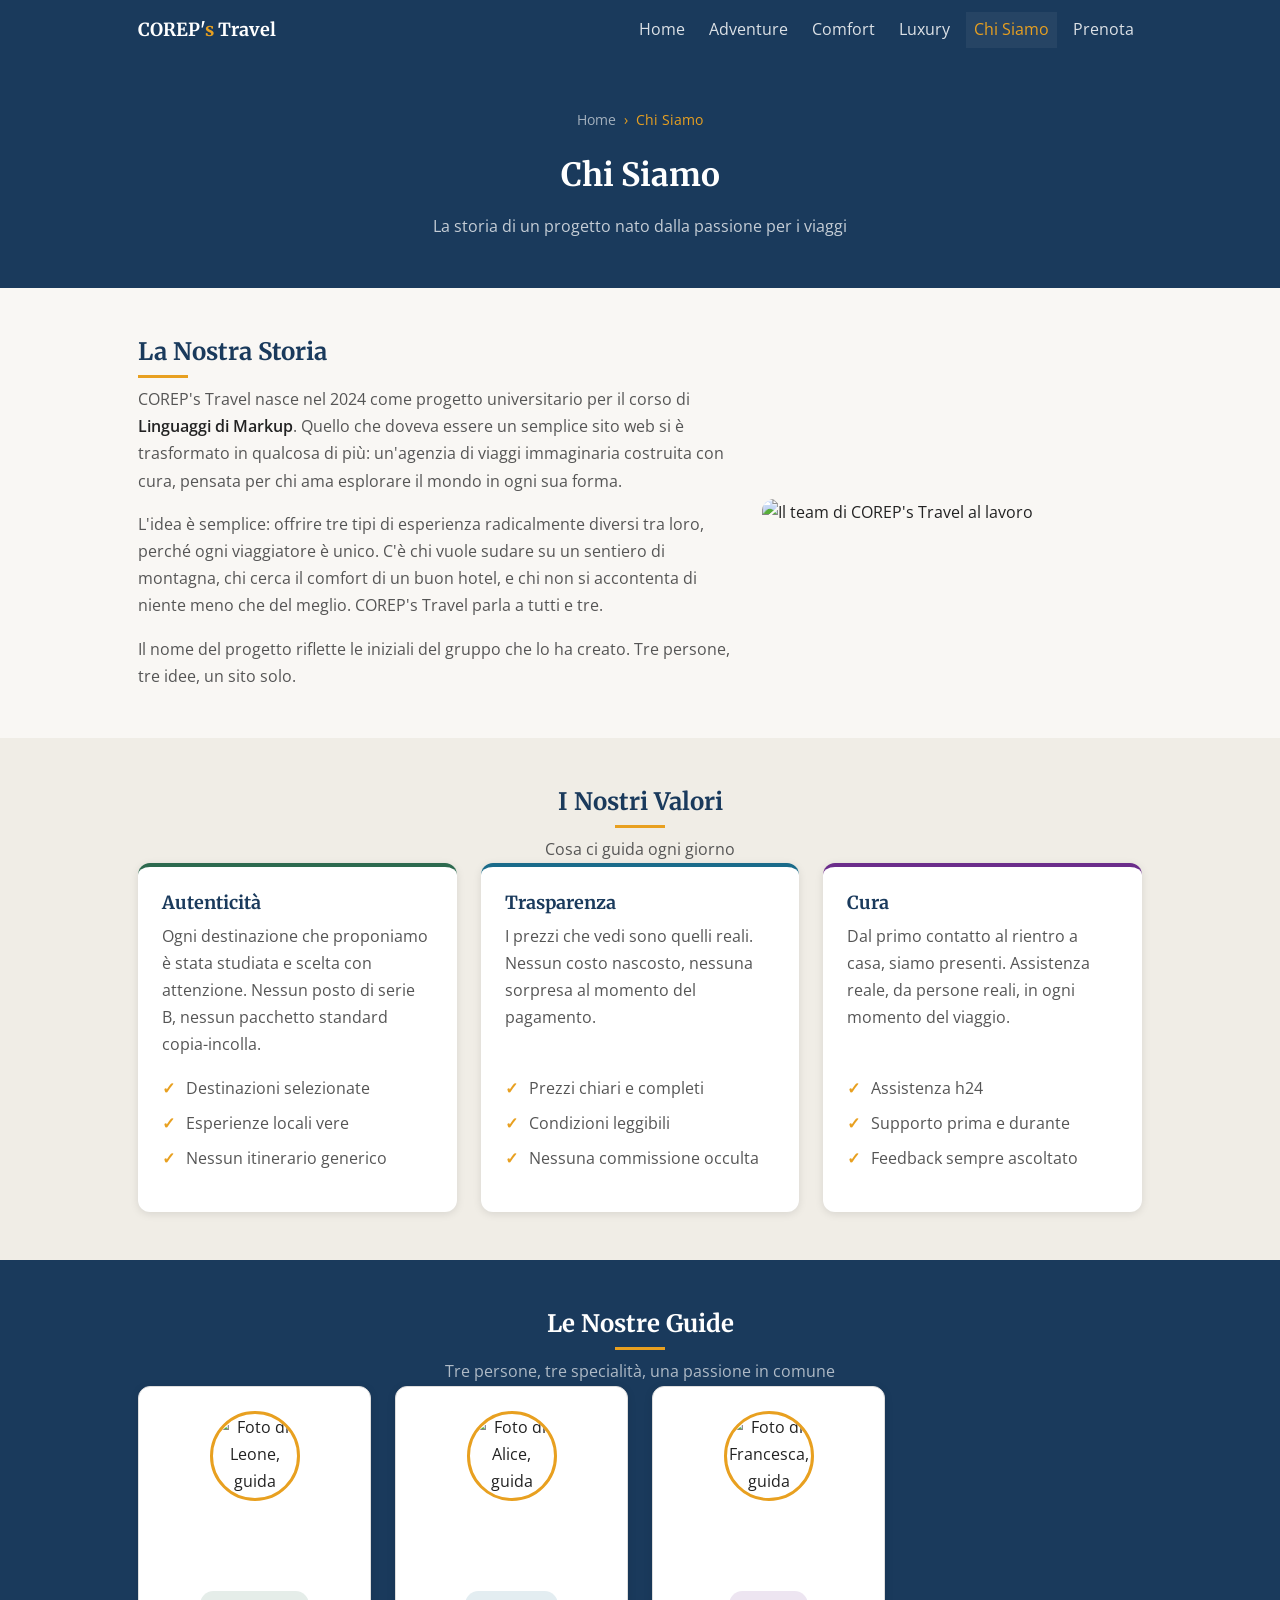
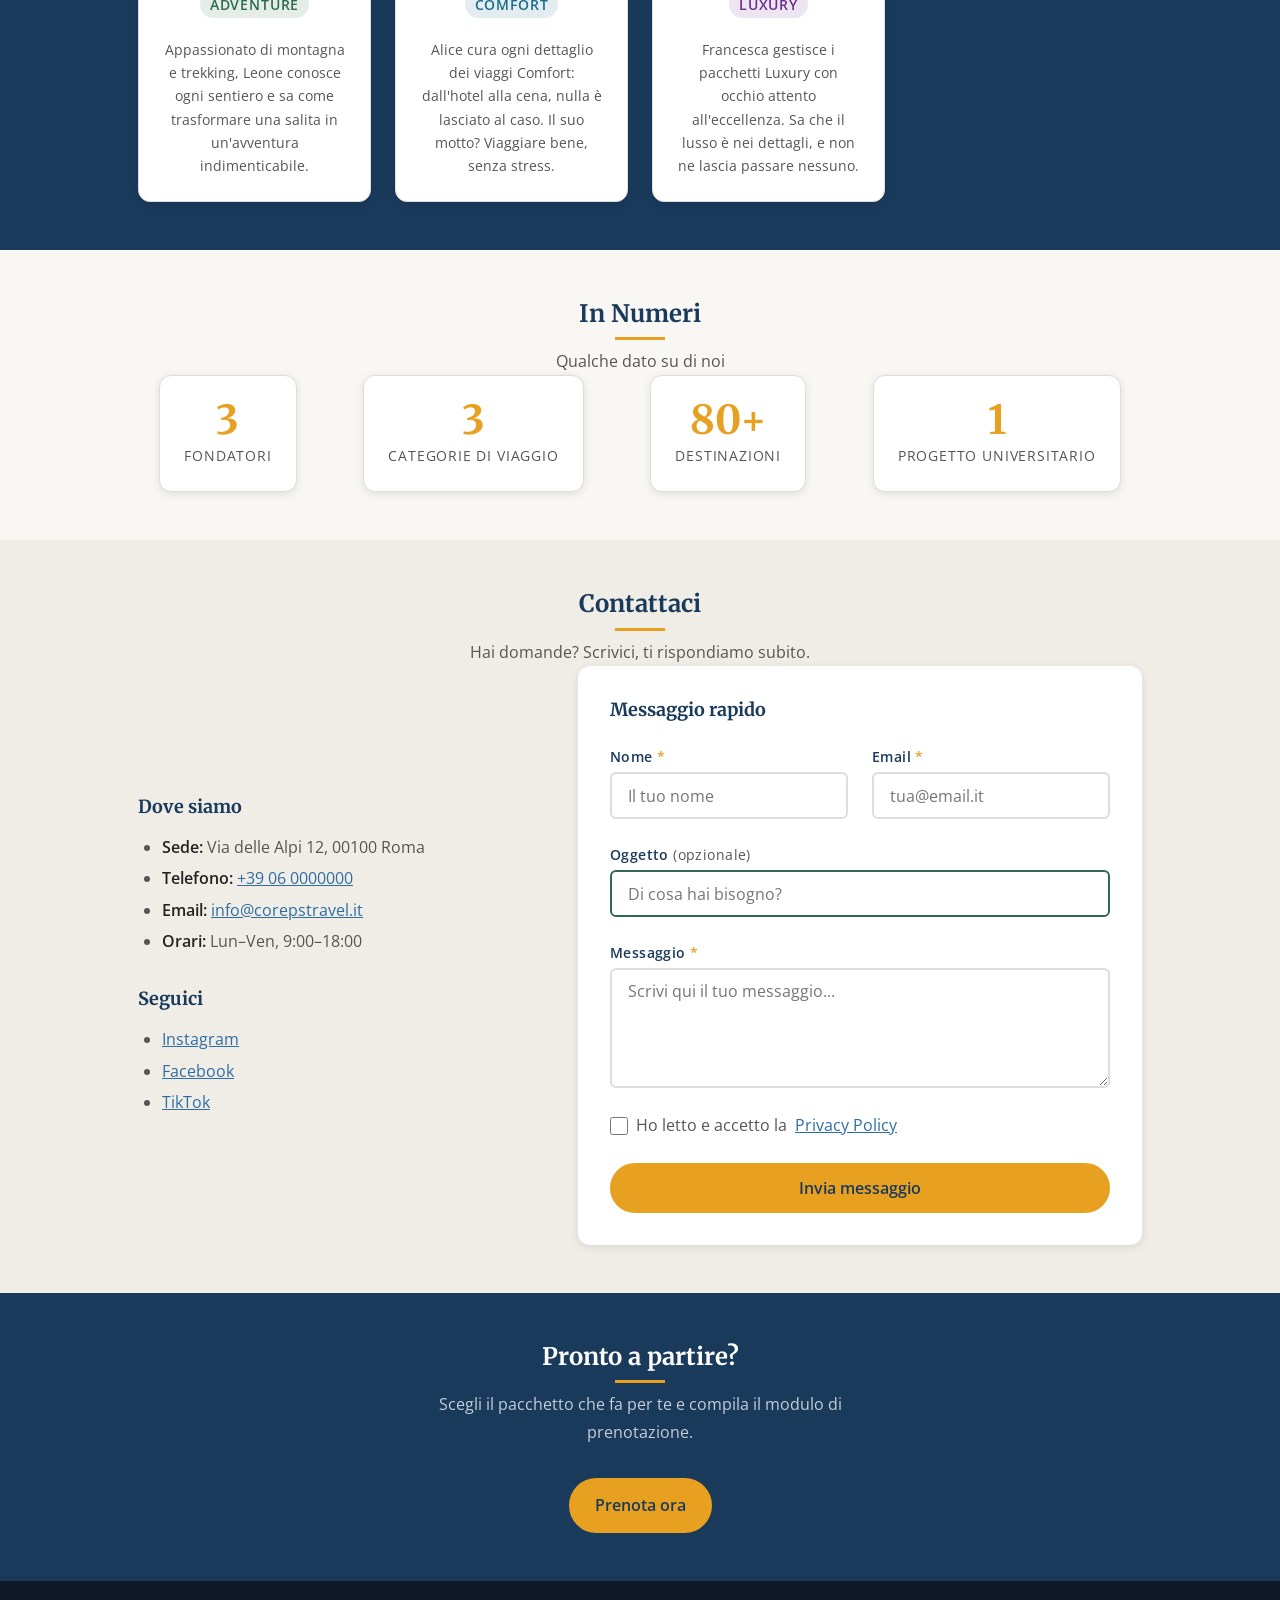
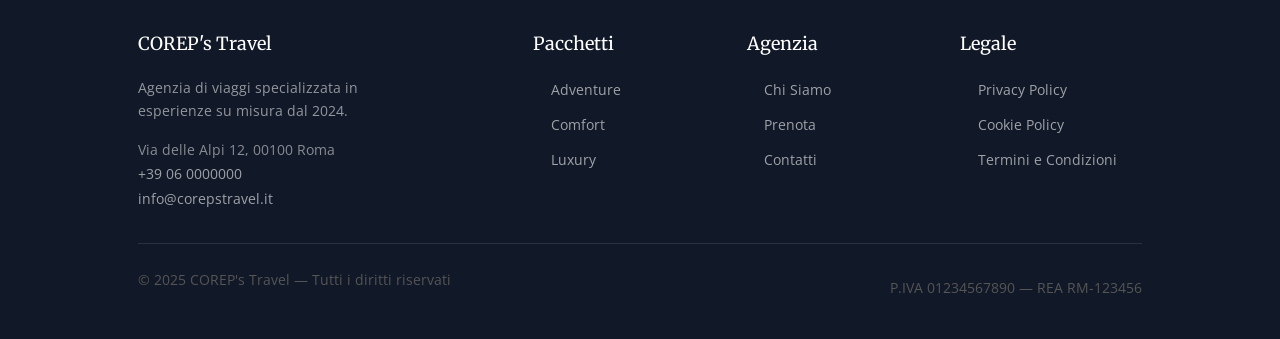
==== about.html @ 448dfcbb "Create about.html" ====
<!DOCTYPE html>
<html lang="it">
<head>
  <meta charset="UTF-8" />
  <meta name="viewport" content="width=device-width, initial-scale=1.0" />
  <meta name="description" content="Chi siamo — COREP's Travel, la nostra storia e il nostro team." />
  <title>Chi Siamo — COREP's Travel</title>
  <link rel="stylesheet" href="style.css" />
</head>
<body>

  <!-- ===== NAVBAR ===== -->
  <header class="navbar" role="banner">
    <div class="navbar__interno">
      <a href="index.html" class="navbar__logo">COREP'<span>s</span> Travel</a>
      <nav id="menu-principale" class="navbar__menu" role="navigation" aria-label="Navigazione principale">
        <a href="index.html"     class="navbar__link">Home</a>
        <a href="adventure.html" class="navbar__link">Adventure</a>
        <a href="comfort.html"   class="navbar__link">Comfort</a>
        <a href="luxury.html"    class="navbar__link">Luxury</a>
        <a href="about.html"     class="navbar__link attivo">Chi Siamo</a>
        <a href="iscrizione.html" class="navbar__link">Prenota</a>
      </nav>
      <button class="navbar__hamburger" id="hamburger" aria-label="Apri o chiudi il menu" aria-expanded="false" aria-controls="menu-principale">
        <span></span><span></span><span></span>
      </button>
    </div>
  </header>


  <main>

    <!-- PAGE HEADER -->
    <section class="page-header" aria-label="Intestazione pagina">
      <div class="contenitore page-header__contenuto">
        <nav class="breadcrumb" aria-label="Percorso di navigazione">
          <a href="index.html">Home</a>
          <span>›</span>
          <span>Chi Siamo</span>
        </nav>
        <h1 class="page-header__titolo">Chi Siamo</h1>
        <p class="page-header__sottotitolo">
          La storia di un progetto nato dalla passione per i viaggi
        </p>
      </div>
    </section>


    <!-- LA NOSTRA STORIA -->
    <section class="sezione" aria-labelledby="titolo-storia">
      <div class="contenitore">
        <div class="layout-due-colonne">

          <div class="layout-due-colonne__testo">
            <h2 class="titolo-sezione" id="titolo-storia">La Nostra Storia</h2>
            <p>
              COREP's Travel nasce nel 2024 come progetto universitario per il corso di
              <strong>Linguaggi di Markup</strong>. Quello che doveva essere un semplice
              sito web si è trasformato in qualcosa di più: un'agenzia di viaggi immaginaria
              costruita con cura, pensata per chi ama esplorare il mondo in ogni sua forma.
            </p>
            <p>
              L'idea è semplice: offrire tre tipi di esperienza radicalmente diversi tra loro,
              perché ogni viaggiatore è unico. C'è chi vuole sudare su un sentiero di montagna,
              chi cerca il comfort di un buon hotel, e chi non si accontenta di niente meno
              che del meglio. COREP's Travel parla a tutti e tre.
            </p>
            <p>
              Il nome del progetto riflette le iniziali del gruppo che lo ha creato.
              Tre persone, tre idee, un sito solo.
            </p>
          </div>

          <div class="layout-due-colonne__immagine">
            <img
              src="images/storia.jpg"
              alt="Il team di COREP's Travel al lavoro"
              style="width: 100%; border-radius: var(--raggio-lg); object-fit: cover; max-height: 360px;"
            />
          </div>

        </div>
      </div>
    </section>


    <!-- I NOSTRI VALORI -->
    <section class="sezione" style="background-color: #f0ede6;" aria-labelledby="titolo-valori">
      <div class="contenitore">
        <div class="testo-centro">
          <h2 class="titolo-sezione" id="titolo-valori">I Nostri Valori</h2>
          <p class="sottotitolo-sezione">Cosa ci guida ogni giorno</p>
        </div>

        <div class="griglia-pacchetti">

          <article class="card" style="border-top: 4px solid var(--colore-adventure);">
            <div class="card__corpo">
              <h3 class="card__titolo">Autenticità</h3>
              <p class="card__testo">
                Ogni destinazione che proponiamo è stata studiata e scelta con attenzione.
                Nessun posto di serie B, nessun pacchetto standard copia-incolla.
              </p>
              <ul class="lista-spunta">
                <li>Destinazioni selezionate</li>
                <li>Esperienze locali vere</li>
                <li>Nessun itinerario generico</li>
              </ul>
            </div>
          </article>

          <article class="card" style="border-top: 4px solid var(--colore-comfort);">
            <div class="card__corpo">
              <h3 class="card__titolo">Trasparenza</h3>
              <p class="card__testo">
                I prezzi che vedi sono quelli reali. Nessun costo nascosto,
                nessuna sorpresa al momento del pagamento.
              </p>
              <ul class="lista-spunta">
                <li>Prezzi chiari e completi</li>
                <li>Condizioni leggibili</li>
                <li>Nessuna commissione occulta</li>
              </ul>
            </div>
          </article>

          <article class="card" style="border-top: 4px solid var(--colore-luxury);">
            <div class="card__corpo">
              <h3 class="card__titolo">Cura</h3>
              <p class="card__testo">
                Dal primo contatto al rientro a casa, siamo presenti.
                Assistenza reale, da persone reali, in ogni momento del viaggio.
              </p>
              <ul class="lista-spunta">
                <li>Assistenza h24</li>
                <li>Supporto prima e durante</li>
                <li>Feedback sempre ascoltato</li>
              </ul>
            </div>
          </article>

        </div>
      </div>
    </section>


    <!-- IL TEAM — GUIDE DEI PACCHETTI -->
    <section class="sezione sezione--scura" aria-labelledby="titolo-team">
      <div class="contenitore">
        <div class="testo-centro">
          <h2 class="titolo-sezione" id="titolo-team">Le Nostre Guide</h2>
          <p class="sottotitolo-sezione" style="color: rgba(255,255,255,0.65);">
            Tre persone, tre specialità, una passione in comune
          </p>
        </div>

        <div class="griglia-team">

          <!-- Leone -->
          <article class="team-card">
            <img
              src="images/guida-leone.jpg"
              alt="Foto di Leone, guida Adventure"
              class="team-card__foto"
            />
            <h3 class="team-card__nome">Leone</h3>
            <p class="team-card__ruolo">Guida Adventure</p>
            <span class="badge badge--adventure" style="margin: 0.5rem 0 0.75rem;">Adventure</span>
            <p style="font-size: var(--fs-piccolo); color: var(--colore-testo-chiaro); margin-top: var(--spazio-s);">
              Appassionato di montagna e trekking, Leone conosce ogni sentiero
              e sa come trasformare una salita in un'avventura indimenticabile.
            </p>
          </article>

          <!-- Alice -->
          <article class="team-card">
            <img
              src="images/guida-alice.jpg"
              alt="Foto di Alice, guida Comfort"
              class="team-card__foto"
            />
            <h3 class="team-card__nome">Alice</h3>
            <p class="team-card__ruolo">Guida Comfort</p>
            <span class="badge badge--comfort" style="margin: 0.5rem 0 0.75rem;">Comfort</span>
            <p style="font-size: var(--fs-piccolo); color: var(--colore-testo-chiaro); margin-top: var(--spazio-s);">
              Alice cura ogni dettaglio dei viaggi Comfort: dall'hotel alla cena,
              nulla è lasciato al caso. Il suo motto? Viaggiare bene, senza stress.
            </p>
          </article>

          <!-- Francesca -->
          <article class="team-card">
            <img
              src="images/guida-francesca.jpg"
              alt="Foto di Francesca, guida Luxury"
              class="team-card__foto"
            />
            <h3 class="team-card__nome">Francesca</h3>
            <p class="team-card__ruolo">Guida Luxury</p>
            <span class="badge badge--luxury" style="margin: 0.5rem 0 0.75rem;">Luxury</span>
            <p style="font-size: var(--fs-piccolo); color: var(--colore-testo-chiaro); margin-top: var(--spazio-s);">
              Francesca gestisce i pacchetti Luxury con occhio attento all'eccellenza.
              Sa che il lusso è nei dettagli, e non ne lascia passare nessuno.
            </p>
          </article>

        </div>
      </div>
    </section>


    <!-- NUMERI -->
    <section class="sezione" aria-labelledby="titolo-numeri">
      <div class="contenitore">
        <div class="testo-centro">
          <h2 class="titolo-sezione" id="titolo-numeri">In Numeri</h2>
          <p class="sottotitolo-sezione">Qualche dato su di noi</p>
        </div>
        <div class="barra-stats">
          <article class="stat-card">
            <p class="stat-card__numero">3</p>
            <p class="stat-card__etichetta">Fondatori</p>
          </article>
          <article class="stat-card">
            <p class="stat-card__numero">3</p>
            <p class="stat-card__etichetta">Categorie di viaggio</p>
          </article>
          <article class="stat-card">
            <p class="stat-card__numero">80+</p>
            <p class="stat-card__etichetta">Destinazioni</p>
          </article>
          <article class="stat-card">
            <p class="stat-card__numero">1</p>
            <p class="stat-card__etichetta">Progetto universitario</p>
          </article>
        </div>
      </div>
    </section>


    <!-- CONTATTI -->
    <section class="sezione" style="background-color: #f0ede6;" id="contatti" aria-labelledby="titolo-contatti">
      <div class="contenitore">
        <div class="testo-centro">
          <h2 class="titolo-sezione" id="titolo-contatti">Contattaci</h2>
          <p class="sottotitolo-sezione">Hai domande? Scrivici, ti rispondiamo subito.</p>
        </div>

        <div class="layout-due-colonne">

          <!-- Info contatto -->
          <div class="layout-due-colonne__testo">
            <h3 style="margin-bottom: var(--spazio-m); color: var(--colore-primario);">Dove siamo</h3>

            <address style="font-style: normal; margin-bottom: var(--spazio-xl);">
              <ul class="lista-pallino">
                <li><strong>Sede:</strong> Via delle Alpi 12, 00100 Roma</li>
                <li><strong>Telefono:</strong> <a href="tel:+390600000000" class="link">+39 06 0000000</a></li>
                <li><strong>Email:</strong> <a href="mailto:info@corepstravel.it" class="link">info@corepstravel.it</a></li>
                <li><strong>Orari:</strong> Lun–Ven, 9:00–18:00</li>
              </ul>
            </address>

            <h3 style="margin-bottom: var(--spazio-m); color: var(--colore-primario);">Seguici</h3>
            <ul class="lista-pallino">
              <li><a href="#" class="link">Instagram</a></li>
              <li><a href="#" class="link">Facebook</a></li>
              <li><a href="#" class="link">TikTok</a></li>
            </ul>
          </div>

          <!-- Form contatto rapido -->
          <div class="layout-due-colonne__immagine">
            <div style="background: var(--colore-bianco); padding: var(--spazio-xl); border-radius: var(--raggio-lg); box-shadow: var(--ombra);">
              <h3 style="margin-bottom: var(--spazio-l); color: var(--colore-primario);">Messaggio rapido</h3>

              <form class="form" action="#" method="post">

                <div class="form__riga">
                  <div class="form__gruppo">
                    <label for="nome" class="form__etichetta">Nome</label>
                    <input type="text" id="nome" name="nome" class="form__input" placeholder="Il tuo nome" required />
                  </div>
                  <div class="form__gruppo">
                    <label for="email" class="form__etichetta">Email</label>
                    <input type="email" id="email" name="email" class="form__input" placeholder="tua@email.it" required />
                  </div>
                </div>

                <div class="form__gruppo">
                  <label for="oggetto" class="form__etichetta form__etichetta--opzionale">Oggetto</label>
                  <input type="text" id="oggetto" name="oggetto" class="form__input" placeholder="Di cosa hai bisogno?" />
                </div>

                <div class="form__gruppo">
                  <label for="messaggio" class="form__etichetta">Messaggio</label>
                  <textarea id="messaggio" name="messaggio" class="form__textarea" placeholder="Scrivi qui il tuo messaggio..." required></textarea>
                </div>

                <div class="form__gruppo">
                  <label class="form__check">
                    <input type="checkbox" name="privacy" required />
                    Ho letto e accetto la <a href="#" class="link">Privacy Policy</a>
                  </label>
                </div>

                <button type="submit" class="bottone bottone--primario">Invia messaggio</button>

              </form>
            </div>
          </div>

        </div>
      </div>
    </section>


    <!-- CTA finale -->
    <section class="sezione sezione--scura" aria-label="Chiamata all'azione">
      <div class="contenitore testo-centro">
        <h2 class="titolo-sezione">Pronto a partire?</h2>
        <p style="color: rgba(255,255,255,0.75); max-width: 480px; margin: 0 auto var(--spazio-xl);">
          Scegli il pacchetto che fa per te e compila il modulo di prenotazione.
        </p>
        <a href="iscrizione.html" class="bottone bottone--primario">Prenota ora</a>
      </div>
    </section>

  </main>


  <!-- ===== FOOTER ===== -->
  <footer class="footer" role="contentinfo">
    <div class="contenitore">
      <div class="footer__griglia">
        <div>
          <p class="footer__titolo">COREP's Travel</p>
          <p style="font-size: var(--fs-piccolo); color: rgba(255,255,255,0.55); margin-bottom: var(--spazio-m); max-width: 260px;">
            Agenzia di viaggi specializzata in esperienze su misura dal 2024.
          </p>
          <address style="font-style: normal; font-size: var(--fs-piccolo); color: rgba(255,255,255,0.5); line-height: 1.8;">
            Via delle Alpi 12, 00100 Roma<br />
            <a href="tel:+390600000000" style="color: rgba(255,255,255,0.6);">+39 06 0000000</a><br />
            <a href="mailto:info@corepstravel.it" style="color: rgba(255,255,255,0.6);">info@corepstravel.it</a>
          </address>
        </div>
        <nav aria-label="Link pacchetti">
          <p class="footer__titolo">Pacchetti</p>
          <ul class="footer__lista">
            <li><a href="adventure.html">Adventure</a></li>
            <li><a href="comfort.html">Comfort</a></li>
            <li><a href="luxury.html">Luxury</a></li>
          </ul>
        </nav>
        <nav aria-label="Link agenzia">
          <p class="footer__titolo">Agenzia</p>
          <ul class="footer__lista">
            <li><a href="about.html">Chi Siamo</a></li>
            <li><a href="iscrizione.html">Prenota</a></li>
            <li><a href="about.html#contatti">Contatti</a></li>
          </ul>
        </nav>
        <nav aria-label="Link legali">
          <p class="footer__titolo">Legale</p>
          <ul class="footer__lista">
            <li><a href="#">Privacy Policy</a></li>
            <li><a href="#">Cookie Policy</a></li>
            <li><a href="#">Termini e Condizioni</a></li>
          </ul>
        </nav>
      </div>
      <div class="footer__basso">
        <p>&copy; 2025 COREP's Travel — Tutti i diritti riservati</p>
        <p>P.IVA 01234567890 — REA RM-123456</p>
      </div>
    </div>
  </footer>

  <script>
    const hamburger = document.getElementById('hamburger');
    const menu = document.getElementById('menu-principale');
    hamburger.addEventListener('click', function () {
      const aperto = menu.classList.toggle('aperto');
      hamburger.classList.toggle('aperto', aperto);
      hamburger.setAttribute('aria-expanded', aperto);
    });
  </script>

</body>
</html>
---- style.css ----
/* ================================================
   base.css
   COREP's Travel — Variabili, Reset, Tipografia
   Mobile First
   ================================================ */

/* Google Fonts */
@import url('https://fonts.googleapis.com/css2?family=Merriweather:wght@400;700&family=Open+Sans:wght@400;600&display=swap');

/* --- VARIABILI CSS --- */
:root {
  /* Colori */
  --colore-primario:     #1a3a5c;
  --colore-secondario:   #2e6da4;
  --colore-accento:      #e8a020;
  --colore-sfondo:       #f9f7f4;
  --colore-bianco:       #ffffff;
  --colore-testo:        #222222;
  --colore-testo-chiaro: #555555;
  --colore-bordo:        #dddddd;
  --colore-footer:       #111827;

  /* Categorie pacchetti */
  --colore-adventure: #2d6a4f;
  --colore-comfort:   #1a6b8a;
  --colore-luxury:    #6b2d8b;

  /* Font */
  --font-titoli: 'Merriweather', Georgia, serif;
  --font-testo:  'Open Sans', Arial, sans-serif;

  /* Dimensioni font */
  --fs-piccolo:  0.85rem;
  --fs-base:     1rem;
  --fs-medio:    1.125rem;
  --fs-grande:   1.5rem;
  --fs-xl:       2rem;
  --fs-xxl:      2.5rem;

  /* Spaziatura */
  --spazio-xs:  0.25rem;
  --spazio-s:   0.5rem;
  --spazio-m:   1rem;
  --spazio-l:   1.5rem;
  --spazio-xl:  2rem;
  --spazio-xxl: 3rem;

  /* Bordi */
  --raggio:    6px;
  --raggio-lg: 12px;

  /* Ombra */
  --ombra: 0 2px 8px rgba(0, 0, 0, 0.10);

  /* Transizione */
  --transizione: 0.25s ease;

  /* Larghezza massima contenuto */
  --max-larghezza: 1100px;

  /* Altezza navbar */
  --altezza-nav: 60px;
}

/* --- RESET --- */
*, *::before, *::after {
  box-sizing: border-box;
  margin: 0;
  padding: 0;
}

html {
  font-size: 16px;
  scroll-behavior: smooth;
}

body {
  font-family: var(--font-testo);
  font-size: var(--fs-base);
  color: var(--colore-testo);
  background-color: var(--colore-sfondo);
  line-height: 1.7;
}

img, video {
  max-width: 100%;
  height: auto;
  display: block;
}

ul, ol {
  list-style: none;
}

a {
  color: inherit;
  text-decoration: none;
}

button, input, select, textarea {
  font-family: inherit;
  font-size: inherit;
}

table {
  border-collapse: collapse;
  width: 100%;
}

/* --- TIPOGRAFIA --- */
h1, h2, h3, h4, h5, h6 {
  font-family: var(--font-titoli);
  color: var(--colore-primario);
  line-height: 1.3;
  margin-bottom: var(--spazio-m);
}

h1 { font-size: var(--fs-xl); }
h2 { font-size: var(--fs-grande); }
h3 { font-size: var(--fs-medio); }
h4 { font-size: var(--fs-base); }

p {
  margin-bottom: var(--spazio-m);
  color: var(--colore-testo-chiaro);
}

p:last-child {
  margin-bottom: 0;
}

strong {
  font-weight: 600;
  color: var(--colore-testo);
}

/* --- CLASSI UTILITY --- */

/* Contenitore centrato */
.contenitore {
  width: 100%;
  max-width: var(--max-larghezza);
  margin: 0 auto;
  padding: 0 var(--spazio-m);
}

/* Sezione generica */
.sezione {
  padding: var(--spazio-xxl) 0;
}

/* Sezione su sfondo scuro */
.sezione--scura {
  background-color: var(--colore-primario);
}

.sezione--scura h2,
.sezione--scura h3,
.sezione--scura h4 {
  color: var(--colore-bianco);
}

.sezione--scura p {
  color: rgba(255, 255, 255, 0.8);
}

/* Titolo di sezione */
.titolo-sezione {
  font-size: var(--fs-grande);
  margin-bottom: var(--spazio-s);
}

/* Sottotitolo di sezione */
.sottotitolo-sezione {
  font-size: var(--fs-base);
  color: var(--colore-testo-chiaro);
  margin-bottom: var(--spazio-xl);
}

/* Decorazione sotto il titolo */
.titolo-sezione::after {
  content: '';
  display: block;
  width: 50px;
  height: 3px;
  background-color: var(--colore-accento);
  margin-top: var(--spazio-s);
}

/* Testo centrato */
.testo-centro {
  text-align: center;
}

.testo-centro .titolo-sezione::after {
  margin: var(--spazio-s) auto 0;
}

/* Colori testo utility */
.testo-accento  { color: var(--colore-accento); }
.testo-primario { color: var(--colore-primario); }
.testo-bianco   { color: var(--colore-bianco); }
/* ================================================
   layout.css
   COREP's Travel — Struttura, Flexbox, Grid
   Mobile First
   ================================================ */

/* --- NAVBAR --- */
.navbar {
  position: fixed;
  top: 0;
  left: 0;
  width: 100%;
  height: var(--altezza-nav);
  background-color: var(--colore-primario);
  z-index: 100;
  display: flex;
  align-items: center;
}

.navbar__interno {
  display: flex;
  align-items: center;
  justify-content: space-between;
  width: 100%;
  max-width: var(--max-larghezza);
  margin: 0 auto;
  padding: 0 var(--spazio-m);
}

.navbar__logo {
  font-family: var(--font-titoli);
  font-size: var(--fs-medio);
  color: var(--colore-bianco);
  font-weight: 700;
}

.navbar__logo span {
  color: var(--colore-accento);
}

/* Menu — nascosto su mobile, visibile da tablet */
.navbar__menu {
  display: none;
  flex-direction: column;
  position: absolute;
  top: var(--altezza-nav);
  left: 0;
  width: 100%;
  background-color: var(--colore-primario);
  padding: var(--spazio-m) 0;
  border-top: 1px solid rgba(255,255,255,0.15);
}

.navbar__menu.aperto {
  display: flex;
}

.navbar__link {
  color: rgba(255, 255, 255, 0.85);
  font-size: var(--fs-base);
  padding: var(--spazio-s) var(--spazio-m);
  transition: color var(--transizione), background-color var(--transizione);
}

.navbar__link:hover,
.navbar__link.attivo {
  color: var(--colore-accento);
  background-color: rgba(255,255,255,0.05);
}

/* Pulsante hamburger */
.navbar__hamburger {
  display: flex;
  flex-direction: column;
  gap: 5px;
  background: none;
  border: none;
  cursor: pointer;
  padding: var(--spazio-s);
}

.navbar__hamburger span {
  display: block;
  width: 24px;
  height: 2px;
  background-color: var(--colore-bianco);
  border-radius: 2px;
  transition: transform var(--transizione), opacity var(--transizione);
}

.navbar__hamburger.aperto span:nth-child(1) {
  transform: translateY(7px) rotate(45deg);
}
.navbar__hamburger.aperto span:nth-child(2) {
  opacity: 0;
}
.navbar__hamburger.aperto span:nth-child(3) {
  transform: translateY(-7px) rotate(-45deg);
}

/* ---- HERO ---- */
.hero {
  min-height: 100vh;
  background-color: var(--colore-primario);
  display: flex;
  align-items: center;
  justify-content: center;
  text-align: center;
  padding: calc(var(--altezza-nav) + var(--spazio-xxl)) var(--spazio-m) var(--spazio-xxl);
}

.hero__contenuto {
  max-width: 680px;
}

.hero__etichetta {
  display: inline-block;
  font-size: var(--fs-piccolo);
  letter-spacing: 0.15em;
  text-transform: uppercase;
  color: var(--colore-accento);
  border: 1px solid var(--colore-accento);
  padding: var(--spazio-xs) var(--spazio-m);
  border-radius: 99px;
  margin-bottom: var(--spazio-l);
}

.hero__titolo {
  font-size: var(--fs-xl);
  color: var(--colore-bianco);
  margin-bottom: var(--spazio-m);
}

.hero__sottotitolo {
  font-size: var(--fs-base);
  color: rgba(255, 255, 255, 0.75);
  margin-bottom: var(--spazio-xl);
}

.hero__bottoni {
  display: flex;
  flex-direction: column;
  gap: var(--spazio-m);
  align-items: center;
}

/* ---- PAGE HEADER (pagine interne) ---- */
.page-header {
  background-color: var(--colore-primario);
  padding: calc(var(--altezza-nav) + var(--spazio-xxl)) var(--spazio-m) var(--spazio-xxl);
  text-align: center;
}

.page-header__titolo {
  color: var(--colore-bianco);
  font-size: var(--fs-xl);
  margin-bottom: var(--spazio-m);
}

.page-header__sottotitolo {
  color: rgba(255, 255, 255, 0.75);
  font-size: var(--fs-base);
}

/* Breadcrumb */
.breadcrumb {
  display: flex;
  justify-content: center;
  align-items: center;
  gap: var(--spazio-s);
  font-size: var(--fs-piccolo);
  color: rgba(255, 255, 255, 0.5);
  margin-bottom: var(--spazio-l);
  flex-wrap: wrap;
}

.breadcrumb a {
  color: rgba(255, 255, 255, 0.6);
  transition: color var(--transizione);
}

.breadcrumb a:hover {
  color: var(--colore-accento);
}

.breadcrumb span {
  color: var(--colore-accento);
}

/* ---- GRIGLIA PACCHETTI (Grid) ---- */
/* Mobile: 1 colonna */
.griglia-pacchetti {
  display: grid;
  grid-template-columns: 1fr;
  gap: var(--spazio-l);
}

/* ---- GRIGLIA GALLERIA (Grid) ---- */
/* Mobile: 1 colonna */
.griglia-galleria {
  display: grid;
  grid-template-columns: 1fr;
  gap: var(--spazio-m);
}

/* ---- LAYOUT DUE COLONNE (Flexbox) ---- */
/* Mobile: una colonna */
.layout-due-colonne {
  display: flex;
  flex-direction: column;
  gap: var(--spazio-xl);
}

/* ---- BARRA STATISTICHE (Flexbox) ---- */
.barra-stats {
  display: flex;
  flex-direction: column;
  gap: var(--spazio-l);
  align-items: center;
  text-align: center;
}

/* ---- GRIGLIA TEAM (Grid) ---- */
/* Mobile: 1 colonna */
.griglia-team {
  display: grid;
  grid-template-columns: 1fr;
  gap: var(--spazio-l);
}

/* ---- FOOTER ---- */
.footer {
  background-color: var(--colore-footer);
  color: rgba(255, 255, 255, 0.7);
  padding: var(--spazio-xxl) 0 var(--spazio-xl);
}

/* Mobile: una colonna */
.footer__griglia {
  display: grid;
  grid-template-columns: 1fr;
  gap: var(--spazio-xl);
  margin-bottom: var(--spazio-xl);
}

.footer__basso {
  border-top: 1px solid rgba(255, 255, 255, 0.1);
  padding-top: var(--spazio-l);
  text-align: center;
  font-size: var(--fs-piccolo);
  color: rgba(255, 255, 255, 0.4);
}
/* ================================================
   components.css
   COREP's Travel — Componenti
   Bottoni, Card, Tabelle, Form, Liste, Badge
   ================================================ */

/* --- BOTTONI --- */
.bottone {
  display: inline-block;
  padding: 0.75rem 1.5rem;
  border-radius: 99px;
  font-size: var(--fs-base);
  font-weight: 600;
  cursor: pointer;
  border: 2px solid transparent;
  text-align: center;
  transition: background-color var(--transizione),
              color var(--transizione),
              border-color var(--transizione),
              transform var(--transizione);
  text-decoration: none;
}

.bottone:hover {
  transform: translateY(-2px);
}

/* Bottone primario */
.bottone--primario {
  background-color: var(--colore-accento);
  color: var(--colore-primario);
  border-color: var(--colore-accento);
}

.bottone--primario:hover {
  background-color: #c98010;
  border-color: #c98010;
}

/* Bottone outline chiaro (su sfondi scuri) */
.bottone--outline-chiaro {
  background-color: transparent;
  color: var(--colore-bianco);
  border-color: rgba(255, 255, 255, 0.6);
}

.bottone--outline-chiaro:hover {
  background-color: rgba(255, 255, 255, 0.1);
  border-color: var(--colore-bianco);
}

/* Bottone outline scuro (su sfondi chiari) */
.bottone--outline-scuro {
  background-color: transparent;
  color: var(--colore-primario);
  border-color: var(--colore-primario);
}

.bottone--outline-scuro:hover {
  background-color: var(--colore-primario);
  color: var(--colore-bianco);
}

/* --- CARD --- */
.card {
  background-color: var(--colore-bianco);
  border-radius: var(--raggio-lg);
  overflow: hidden;
  box-shadow: var(--ombra);
  transition: transform var(--transizione), box-shadow var(--transizione);
  display: flex;
  flex-direction: column;
}

.card:hover {
  transform: translateY(-4px);
  box-shadow: 0 6px 20px rgba(0, 0, 0, 0.15);
}

.card__immagine-wrap {
  position: relative;
  overflow: hidden;
}

.card__immagine {
  width: 100%;
  height: 200px;
  object-fit: cover;
  transition: transform 0.4s ease;
}

.card:hover .card__immagine {
  transform: scale(1.04);
}

/* Badge categoria sulla card */
.card__badge {
  position: absolute;
  top: var(--spazio-m);
  left: var(--spazio-m);
  padding: var(--spazio-xs) var(--spazio-m);
  border-radius: 99px;
  font-size: var(--fs-piccolo);
  font-weight: 600;
  letter-spacing: 0.06em;
  text-transform: uppercase;
  color: var(--colore-bianco);
}

.card__badge--adventure { background-color: var(--colore-adventure); }
.card__badge--comfort   { background-color: var(--colore-comfort); }
.card__badge--luxury    { background-color: var(--colore-luxury); }

.card__corpo {
  padding: var(--spazio-l);
  flex: 1;
  display: flex;
  flex-direction: column;
}

.card__titolo {
  font-size: var(--fs-medio);
  margin-bottom: var(--spazio-s);
  color: var(--colore-primario);
}

.card__testo {
  font-size: var(--fs-base);
  color: var(--colore-testo-chiaro);
  flex: 1;
  margin-bottom: var(--spazio-m);
}

.card__prezzo {
  font-family: var(--font-titoli);
  font-size: var(--fs-grande);
  font-weight: 700;
  color: var(--colore-primario);
  margin-bottom: var(--spazio-m);
}

.card__prezzo small {
  font-family: var(--font-testo);
  font-size: var(--fs-piccolo);
  font-weight: 400;
  color: var(--colore-testo-chiaro);
}

/* --- BADGE GENERICO --- */
.badge {
  display: inline-block;
  padding: 2px 10px;
  border-radius: 99px;
  font-size: var(--fs-piccolo);
  font-weight: 600;
  letter-spacing: 0.06em;
  text-transform: uppercase;
}

.badge--adventure {
  background-color: rgba(45, 106, 79, 0.12);
  color: var(--colore-adventure);
}
.badge--comfort {
  background-color: rgba(26, 107, 138, 0.12);
  color: var(--colore-comfort);
}
.badge--luxury {
  background-color: rgba(107, 45, 139, 0.12);
  color: var(--colore-luxury);
}

/* --- LISTA CON SPUNTA --- */
.lista-spunta {
  list-style: none;
  display: flex;
  flex-direction: column;
  gap: var(--spazio-s);
  margin-bottom: var(--spazio-m);
}

.lista-spunta li {
  font-size: var(--fs-base);
  color: var(--colore-testo-chiaro);
  padding-left: 1.5rem;
  position: relative;
}

/* Pseudo-elemento: segno di spunta */
.lista-spunta li::before {
  content: '✓';
  position: absolute;
  left: 0;
  color: var(--colore-accento);
  font-weight: 700;
}

/* Lista con pallino */
.lista-pallino {
  list-style: disc;
  padding-left: var(--spazio-l);
  display: flex;
  flex-direction: column;
  gap: var(--spazio-xs);
}

.lista-pallino li {
  font-size: var(--fs-base);
  color: var(--colore-testo-chiaro);
}

/* Lista numerata */
.lista-numerata {
  list-style: decimal;
  padding-left: var(--spazio-l);
  display: flex;
  flex-direction: column;
  gap: var(--spazio-xs);
}

.lista-numerata li {
  font-size: var(--fs-base);
  color: var(--colore-testo-chiaro);
}

/* --- TABELLA --- */
.tabella-wrap {
  overflow-x: auto;
  border-radius: var(--raggio-lg);
  border: 1px solid var(--colore-bordo);
  box-shadow: var(--ombra);
}

.tabella {
  width: 100%;
  border-collapse: collapse;
  background-color: var(--colore-bianco);
  font-size: var(--fs-piccolo);
}

.tabella thead {
  background-color: var(--colore-primario);
  color: var(--colore-bianco);
}

.tabella thead th {
  padding: var(--spazio-m);
  text-align: left;
  font-weight: 600;
  letter-spacing: 0.04em;
  text-transform: uppercase;
  font-size: var(--fs-piccolo);
  color: var(--colore-bianco);
}

.tabella tbody tr {
  border-bottom: 1px solid var(--colore-bordo);
  transition: background-color var(--transizione);
}

/* Pseudo-classe: riga pari */
.tabella tbody tr:nth-child(even) {
  background-color: rgba(0, 0, 0, 0.02);
}

/* Pseudo-classe: ultima riga */
.tabella tbody tr:last-child {
  border-bottom: none;
}

/* Pseudo-classe: hover riga */
.tabella tbody tr:hover {
  background-color: rgba(46, 109, 164, 0.06);
}

.tabella tbody td {
  padding: var(--spazio-m);
  color: var(--colore-testo);
  vertical-align: middle;
}

/* --- FORM --- */
.form {
  display: flex;
  flex-direction: column;
  gap: var(--spazio-l);
}

.form__riga {
  display: flex;
  flex-direction: column;
  gap: var(--spazio-l);
}

.form__gruppo {
  display: flex;
  flex-direction: column;
  gap: var(--spazio-xs);
}

.form__etichetta {
  font-size: var(--fs-piccolo);
  font-weight: 600;
  color: var(--colore-primario);
  letter-spacing: 0.03em;
}

/* Pseudo-elemento: asterisco obbligatorio */
.form__etichetta::after {
  content: ' *';
  color: var(--colore-accento);
  font-size: var(--fs-piccolo);
}

.form__etichetta--opzionale::after {
  content: ' (opzionale)';
  font-weight: 400;
  color: var(--colore-testo-chiaro);
}

.form__input,
.form__select,
.form__textarea {
  padding: 0.65rem var(--spazio-m);
  border: 2px solid var(--colore-bordo);
  border-radius: var(--raggio);
  font-size: var(--fs-base);
  color: var(--colore-testo);
  background-color: var(--colore-bianco);
  transition: border-color var(--transizione), box-shadow var(--transizione);
  outline: none;
}

/* Pseudo-classe: focus */
.form__input:focus,
.form__select:focus,
.form__textarea:focus {
  border-color: var(--colore-secondario);
  box-shadow: 0 0 0 3px rgba(46, 109, 164, 0.15);
}

/* Pseudo-classe: valido */
.form__input:valid {
  border-color: #2d6a4f;
}

/* Pseudo-classe: non valido (solo se già toccato) */
.form__input:invalid:not(:placeholder-shown) {
  border-color: #c0392b;
}

.form__textarea {
  resize: vertical;
  min-height: 120px;
}

/* Checkbox e radio */
.form__check {
  display: flex;
  align-items: center;
  gap: var(--spazio-s);
  cursor: pointer;
  font-size: var(--fs-base);
  color: var(--colore-testo-chiaro);
}

.form__check input[type="checkbox"],
.form__check input[type="radio"] {
  width: 18px;
  height: 18px;
  accent-color: var(--colore-secondario);
  cursor: pointer;
}

/* --- CARD STATISTICA --- */
.stat-card {
  background-color: var(--colore-bianco);
  border-radius: var(--raggio-lg);
  padding: var(--spazio-l);
  text-align: center;
  box-shadow: var(--ombra);
  border: 1px solid var(--colore-bordo);
}

.stat-card__numero {
  font-family: var(--font-titoli);
  font-size: var(--fs-xxl);
  font-weight: 700;
  color: var(--colore-accento);
  line-height: 1;
  margin-bottom: var(--spazio-xs);
}

.stat-card__etichetta {
  font-size: var(--fs-piccolo);
  color: var(--colore-testo-chiaro);
  text-transform: uppercase;
  letter-spacing: 0.06em;
}

/* --- TESTIMONIAL --- */
.testimonial {
  background-color: var(--colore-bianco);
  border-radius: var(--raggio-lg);
  padding: var(--spazio-l);
  box-shadow: var(--ombra);
  border-left: 4px solid var(--colore-accento);
}

/* Pseudo-elemento: virgolette */
.testimonial::before {
  content: '"';
  font-family: var(--font-titoli);
  font-size: 4rem;
  color: var(--colore-accento);
  opacity: 0.25;
  display: block;
  line-height: 0.8;
  margin-bottom: var(--spazio-s);
}

.testimonial__testo {
  font-style: italic;
  color: var(--colore-testo-chiaro);
  margin-bottom: var(--spazio-m);
}

.testimonial__autore {
  font-weight: 600;
  font-size: var(--fs-piccolo);
  color: var(--colore-primario);
}

/* --- CARD TEAM --- */
.team-card {
  background-color: var(--colore-bianco);
  border-radius: var(--raggio-lg);
  padding: var(--spazio-l);
  text-align: center;
  box-shadow: var(--ombra);
  border: 1px solid var(--colore-bordo);
}

.team-card__foto {
  width: 90px;
  height: 90px;
  border-radius: 50%;
  object-fit: cover;
  margin: 0 auto var(--spazio-m);
  border: 3px solid var(--colore-accento);
}

.team-card__nome {
  font-size: var(--fs-medio);
  margin-bottom: var(--spazio-xs);
  color: var(--colore-primario);
}

.team-card__ruolo {
  font-size: var(--fs-piccolo);
  color: var(--colore-testo-chiaro);
  text-transform: uppercase;
  letter-spacing: 0.06em;
}

/* --- FOOTER COMPONENTI --- */
.footer__titolo {
  color: var(--colore-bianco);
  font-size: var(--fs-medio);
  margin-bottom: var(--spazio-m);
  font-family: var(--font-titoli);
}

.footer__lista {
  list-style: none;
  display: flex;
  flex-direction: column;
  gap: var(--spazio-s);
}

.footer__lista a {
  color: rgba(255, 255, 255, 0.6);
  font-size: var(--fs-piccolo);
  transition: color var(--transizione);
}

/* Pseudo-classe: hover link footer */
.footer__lista a:hover {
  color: var(--colore-accento);
}

/* Pseudo-elemento: freccia prima dei link footer */
.footer__lista a::before {
  content: '→ ';
  opacity: 0;
  transition: opacity var(--transizione);
}

.footer__lista a:hover::before {
  opacity: 1;
}

/* --- LINK GENERICO --- */
.link {
  color: var(--colore-secondario);
  text-decoration: underline;
  transition: color var(--transizione);
}

.link:hover {
  color: var(--colore-accento);
}
/* ================================================
   responsive.css
   COREP's Travel — Media Query
   Mobile First: si parte dal mobile,
   si aggiungono regole per schermi più grandi
   ================================================ */

/* ---- TABLET: min 768px ---- */
@media (min-width: 768px) {

  /* Font più grandi */
  h1 { font-size: var(--fs-xxl); }
  h2 { font-size: var(--fs-xl); }

  /* Contenitore con più padding laterale */
  .contenitore {
    padding: 0 var(--spazio-xl);
  }

  /* Navbar: menu orizzontale visibile, hamburger nascosto */
  .navbar__menu {
    display: flex !important;
    flex-direction: row;
    position: static;
    width: auto;
    background-color: transparent;
    padding: 0;
    border-top: none;
    gap: var(--spazio-s);
    align-items: center;
  }

  .navbar__hamburger {
    display: none;
  }

  .navbar__link {
    padding: var(--spazio-xs) var(--spazio-s);
  }

  /* Hero: bottoni affiancati */
  .hero__titolo {
    font-size: var(--fs-xxl);
  }

  .hero__bottoni {
    flex-direction: row;
    justify-content: center;
  }

  /* Griglia pacchetti: 2 colonne */
  .griglia-pacchetti {
    grid-template-columns: repeat(2, 1fr);
  }

  /* Griglia galleria: 2 colonne */
  .griglia-galleria {
    grid-template-columns: repeat(2, 1fr);
  }

  /* Barra stats: orizzontale */
  .barra-stats {
    flex-direction: row;
    justify-content: space-around;
    flex-wrap: wrap;
  }

  /* Griglia team: 2 colonne */
  .griglia-team {
    grid-template-columns: repeat(2, 1fr);
  }

  /* Footer: 2 colonne */
  .footer__griglia {
    grid-template-columns: repeat(2, 1fr);
  }

  /* Form riga: 2 colonne */
  .form__riga {
    flex-direction: row;
  }

  .form__riga .form__gruppo {
    flex: 1;
  }

  /* Layout due colonne: affiancato */
  .layout-due-colonne {
    flex-direction: row;
    align-items: center;
  }

  .layout-due-colonne__testo {
    flex: 1;
  }

  .layout-due-colonne__immagine {
    flex: 0 0 380px;
  }
}

/* ---- DESKTOP: min 1024px ---- */
@media (min-width: 1024px) {

  /* Griglia pacchetti: 3 colonne */
  .griglia-pacchetti {
    grid-template-columns: repeat(3, 1fr);
  }

  /* Griglia galleria: 4 colonne */
  .griglia-galleria {
    grid-template-columns: repeat(4, 1fr);
  }

  /* Griglia team: 4 colonne */
  .griglia-team {
    grid-template-columns: repeat(4, 1fr);
  }

  /* Footer: 4 colonne */
  .footer__griglia {
    grid-template-columns: 2fr 1fr 1fr 1fr;
  }

  /* Footer bottom: affiancato */
  .footer__basso {
    display: flex;
    justify-content: space-between;
    align-items: center;
    text-align: left;
  }

  /* Navbar: più padding */
  .navbar__interno {
    padding: 0 var(--spazio-xxl);
  }

  .contenitore {
    padding: 0 var(--spazio-xxl);
  }
}

/* ---- STAMPA ----
@media print {
  .navbar,
  .hero__bottoni,
  .navbar__hamburger,
  .footer {
    display: none;
  }

  body {
    font-size: 12pt;
    background: white;
    color: black;
  }

  .hero {
    min-height: auto;
    padding: 1rem;
  }
} */
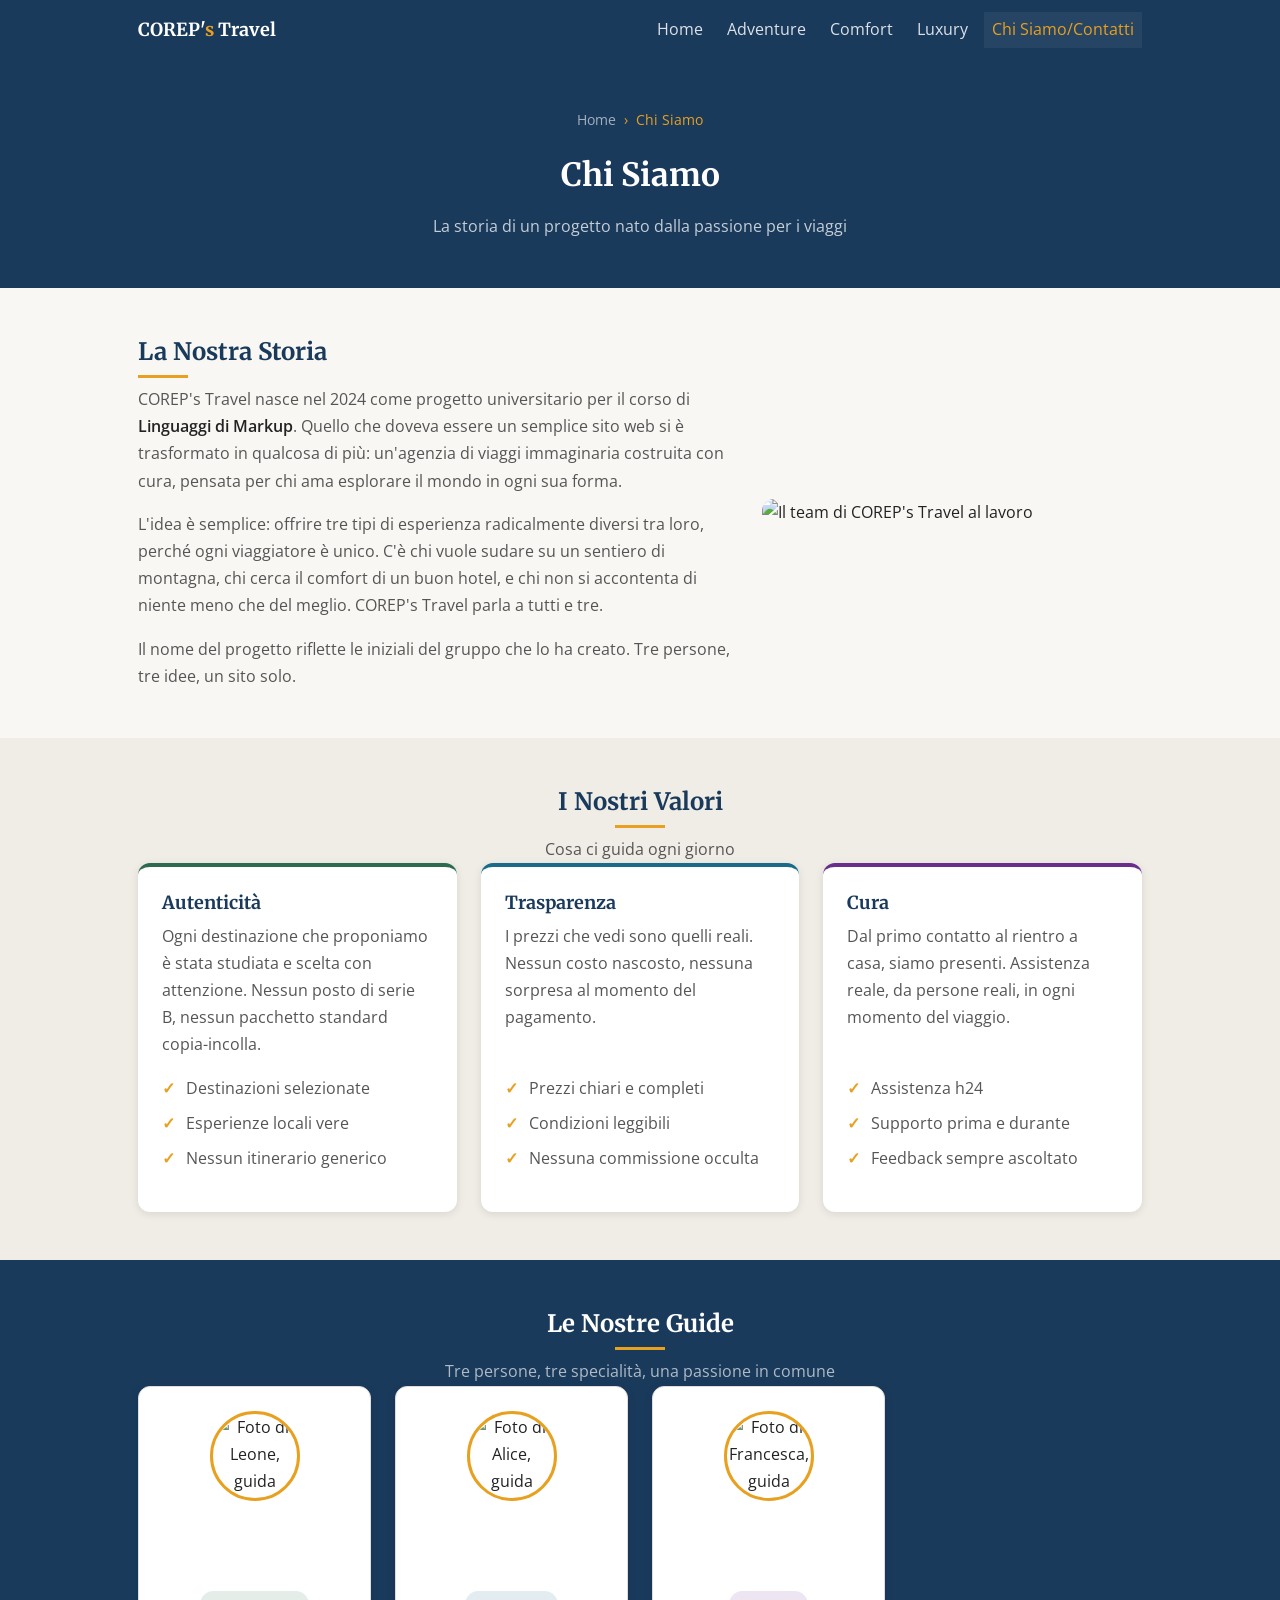
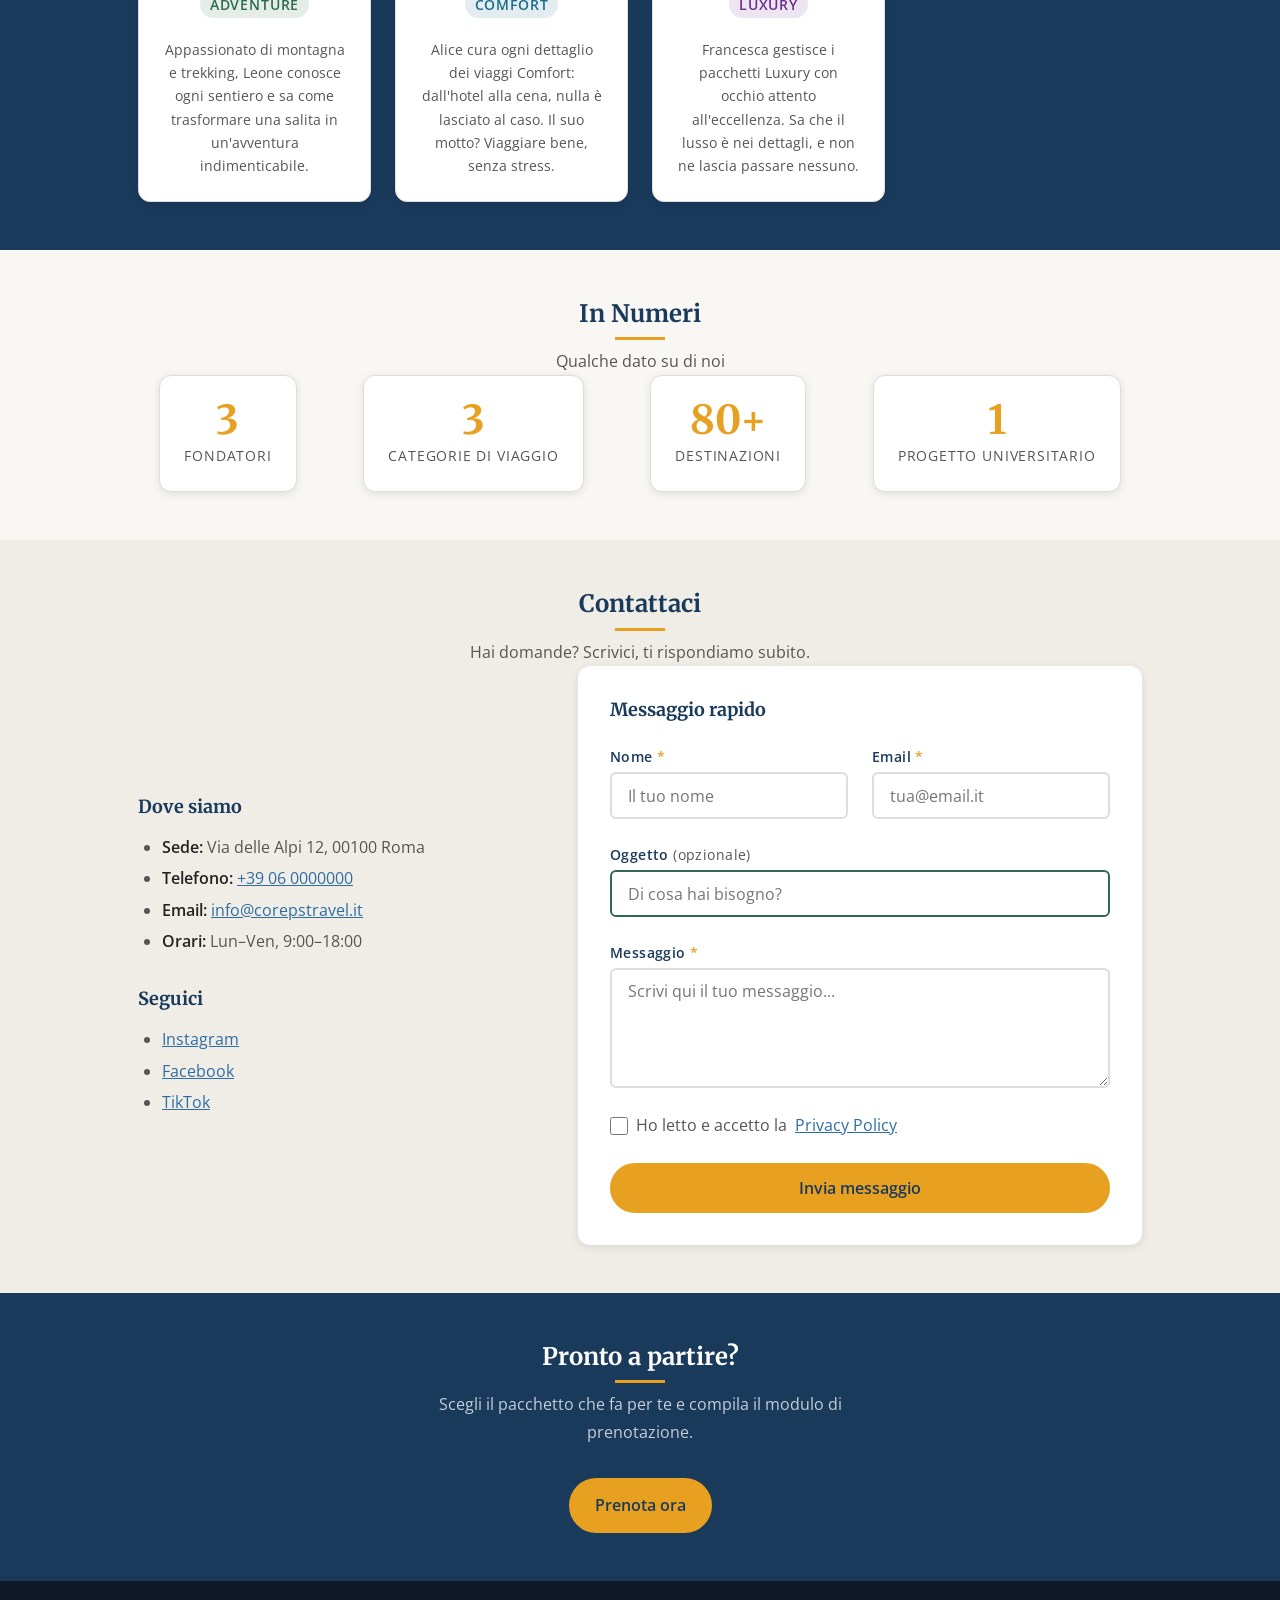
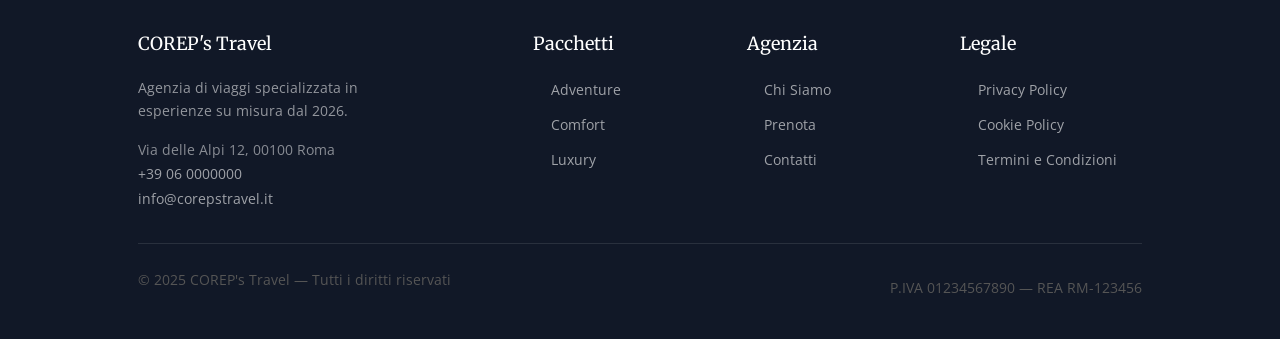
==== commit 47164c30: "Foto" ====
--- a/about.html
+++ b/about.html
@@ -18,8 +18,8 @@
         <a href="adventure.html" class="navbar__link">Adventure</a>
         <a href="comfort.html"   class="navbar__link">Comfort</a>
         <a href="luxury.html"    class="navbar__link">Luxury</a>
-        <a href="about.html"     class="navbar__link attivo">Chi Siamo</a>
-        <a href="iscrizione.html" class="navbar__link">Prenota</a>
+        <a href="about.html"     class="navbar__link attivo">Chi Siamo/Contatti</a>
+
       </nav>
       <button class="navbar__hamburger" id="hamburger" aria-label="Apri o chiudi il menu" aria-expanded="false" aria-controls="menu-principale">
         <span></span><span></span><span></span>
@@ -270,7 +270,7 @@
           </div>
 
           <!-- Form contatto rapido -->
-          <div class="layout-due-colonne__immagine">
+          <aside class="layout-due-colonne__immagine">
             <div style="background: var(--colore-bianco); padding: var(--spazio-xl); border-radius: var(--raggio-lg); box-shadow: var(--ombra);">
               <h3 style="margin-bottom: var(--spazio-l); color: var(--colore-primario);">Messaggio rapido</h3>
 
@@ -308,7 +308,7 @@
 
               </form>
             </div>
-          </div>
+          </aside>
 
         </div>
       </div>
@@ -336,7 +336,7 @@
         <div>
           <p class="footer__titolo">COREP's Travel</p>
           <p style="font-size: var(--fs-piccolo); color: rgba(255,255,255,0.55); margin-bottom: var(--spazio-m); max-width: 260px;">
-            Agenzia di viaggi specializzata in esperienze su misura dal 2024.
+            Agenzia di viaggi specializzata in esperienze su misura dal 2026.
           </p>
           <address style="font-style: normal; font-size: var(--fs-piccolo); color: rgba(255,255,255,0.5); line-height: 1.8;">
             Via delle Alpi 12, 00100 Roma<br />
--- a/style.css
+++ b/style.css
@@ -1,1128 +1,1161 @@
-/* ================================================
-   base.css
-   COREP's Travel — Variabili, Reset, Tipografia
-   Mobile First
-   ================================================ */
-
-/* Google Fonts */
-@import url('https://fonts.googleapis.com/css2?family=Merriweather:wght@400;700&family=Open+Sans:wght@400;600&display=swap');
-
-/* --- VARIABILI CSS --- */
-:root {
-  /* Colori */
-  --colore-primario:     #1a3a5c;
-  --colore-secondario:   #2e6da4;
-  --colore-accento:      #e8a020;
-  --colore-sfondo:       #f9f7f4;
-  --colore-bianco:       #ffffff;
-  --colore-testo:        #222222;
-  --colore-testo-chiaro: #555555;
-  --colore-bordo:        #dddddd;
-  --colore-footer:       #111827;
-
-  /* Categorie pacchetti */
-  --colore-adventure: #2d6a4f;
-  --colore-comfort:   #1a6b8a;
-  --colore-luxury:    #6b2d8b;
-
-  /* Font */
-  --font-titoli: 'Merriweather', Georgia, serif;
-  --font-testo:  'Open Sans', Arial, sans-serif;
-
-  /* Dimensioni font */
-  --fs-piccolo:  0.85rem;
-  --fs-base:     1rem;
-  --fs-medio:    1.125rem;
-  --fs-grande:   1.5rem;
-  --fs-xl:       2rem;
-  --fs-xxl:      2.5rem;
-
-  /* Spaziatura */
-  --spazio-xs:  0.25rem;
-  --spazio-s:   0.5rem;
-  --spazio-m:   1rem;
-  --spazio-l:   1.5rem;
-  --spazio-xl:  2rem;
-  --spazio-xxl: 3rem;
-
-  /* Bordi */
-  --raggio:    6px;
-  --raggio-lg: 12px;
-
-  /* Ombra */
-  --ombra: 0 2px 8px rgba(0, 0, 0, 0.10);
-
-  /* Transizione */
-  --transizione: 0.25s ease;
-
-  /* Larghezza massima contenuto */
-  --max-larghezza: 1100px;
-
-  /* Altezza navbar */
-  --altezza-nav: 60px;
-}
-
-/* --- RESET --- */
-*, *::before, *::after {
-  box-sizing: border-box;
-  margin: 0;
-  padding: 0;
-}
-
-html {
-  font-size: 16px;
-  scroll-behavior: smooth;
-}
-
-body {
-  font-family: var(--font-testo);
-  font-size: var(--fs-base);
-  color: var(--colore-testo);
-  background-color: var(--colore-sfondo);
-  line-height: 1.7;
-}
-
-img, video {
-  max-width: 100%;
-  height: auto;
-  display: block;
-}
-
-ul, ol {
-  list-style: none;
-}
-
-a {
-  color: inherit;
-  text-decoration: none;
-}
-
-button, input, select, textarea {
-  font-family: inherit;
-  font-size: inherit;
-}
-
-table {
-  border-collapse: collapse;
-  width: 100%;
-}
-
-/* --- TIPOGRAFIA --- */
-h1, h2, h3, h4, h5, h6 {
-  font-family: var(--font-titoli);
-  color: var(--colore-primario);
-  line-height: 1.3;
-  margin-bottom: var(--spazio-m);
-}
-
-h1 { font-size: var(--fs-xl); }
-h2 { font-size: var(--fs-grande); }
-h3 { font-size: var(--fs-medio); }
-h4 { font-size: var(--fs-base); }
-
-p {
-  margin-bottom: var(--spazio-m);
-  color: var(--colore-testo-chiaro);
-}
-
-p:last-child {
-  margin-bottom: 0;
-}
-
-strong {
-  font-weight: 600;
-  color: var(--colore-testo);
-}
-
-/* --- CLASSI UTILITY --- */
-
-/* Contenitore centrato */
-.contenitore {
-  width: 100%;
-  max-width: var(--max-larghezza);
-  margin: 0 auto;
-  padding: 0 var(--spazio-m);
-}
-
-/* Sezione generica */
-.sezione {
-  padding: var(--spazio-xxl) 0;
-}
-
-/* Sezione su sfondo scuro */
-.sezione--scura {
-  background-color: var(--colore-primario);
-}
-
-.sezione--scura h2,
-.sezione--scura h3,
-.sezione--scura h4 {
-  color: var(--colore-bianco);
-}
-
-.sezione--scura p {
-  color: rgba(255, 255, 255, 0.8);
-}
-
-/* Titolo di sezione */
-.titolo-sezione {
-  font-size: var(--fs-grande);
-  margin-bottom: var(--spazio-s);
-}
-
-/* Sottotitolo di sezione */
-.sottotitolo-sezione {
-  font-size: var(--fs-base);
-  color: var(--colore-testo-chiaro);
-  margin-bottom: var(--spazio-xl);
-}
-
-/* Decorazione sotto il titolo */
-.titolo-sezione::after {
-  content: '';
-  display: block;
-  width: 50px;
-  height: 3px;
-  background-color: var(--colore-accento);
-  margin-top: var(--spazio-s);
-}
-
-/* Testo centrato */
-.testo-centro {
-  text-align: center;
-}
-
-.testo-centro .titolo-sezione::after {
-  margin: var(--spazio-s) auto 0;
-}
-
-/* Colori testo utility */
-.testo-accento  { color: var(--colore-accento); }
-.testo-primario { color: var(--colore-primario); }
-.testo-bianco   { color: var(--colore-bianco); }
-/* ================================================
-   layout.css
-   COREP's Travel — Struttura, Flexbox, Grid
-   Mobile First
-   ================================================ */
-
-/* --- NAVBAR --- */
-.navbar {
-  position: fixed;
-  top: 0;
-  left: 0;
-  width: 100%;
-  height: var(--altezza-nav);
-  background-color: var(--colore-primario);
-  z-index: 100;
-  display: flex;
-  align-items: center;
-}
-
-.navbar__interno {
-  display: flex;
-  align-items: center;
-  justify-content: space-between;
-  width: 100%;
-  max-width: var(--max-larghezza);
-  margin: 0 auto;
-  padding: 0 var(--spazio-m);
-}
-
-.navbar__logo {
-  font-family: var(--font-titoli);
-  font-size: var(--fs-medio);
-  color: var(--colore-bianco);
-  font-weight: 700;
-}
-
-.navbar__logo span {
-  color: var(--colore-accento);
-}
-
-/* Menu — nascosto su mobile, visibile da tablet */
-.navbar__menu {
-  display: none;
-  flex-direction: column;
-  position: absolute;
-  top: var(--altezza-nav);
-  left: 0;
-  width: 100%;
-  background-color: var(--colore-primario);
-  padding: var(--spazio-m) 0;
-  border-top: 1px solid rgba(255,255,255,0.15);
-}
-
-.navbar__menu.aperto {
-  display: flex;
-}
-
-.navbar__link {
-  color: rgba(255, 255, 255, 0.85);
-  font-size: var(--fs-base);
-  padding: var(--spazio-s) var(--spazio-m);
-  transition: color var(--transizione), background-color var(--transizione);
-}
-
-.navbar__link:hover,
-.navbar__link.attivo {
-  color: var(--colore-accento);
-  background-color: rgba(255,255,255,0.05);
-}
-
-/* Pulsante hamburger */
-.navbar__hamburger {
-  display: flex;
-  flex-direction: column;
-  gap: 5px;
-  background: none;
-  border: none;
-  cursor: pointer;
-  padding: var(--spazio-s);
-}
-
-.navbar__hamburger span {
-  display: block;
-  width: 24px;
-  height: 2px;
-  background-color: var(--colore-bianco);
-  border-radius: 2px;
-  transition: transform var(--transizione), opacity var(--transizione);
-}
-
-.navbar__hamburger.aperto span:nth-child(1) {
-  transform: translateY(7px) rotate(45deg);
-}
-.navbar__hamburger.aperto span:nth-child(2) {
-  opacity: 0;
-}
-.navbar__hamburger.aperto span:nth-child(3) {
-  transform: translateY(-7px) rotate(-45deg);
-}
-
-/* ---- HERO ---- */
-.hero {
-  min-height: 100vh;
-  background-color: var(--colore-primario);
-  display: flex;
-  align-items: center;
-  justify-content: center;
-  text-align: center;
-  padding: calc(var(--altezza-nav) + var(--spazio-xxl)) var(--spazio-m) var(--spazio-xxl);
-}
-
-.hero__contenuto {
-  max-width: 680px;
-}
-
-.hero__etichetta {
-  display: inline-block;
-  font-size: var(--fs-piccolo);
-  letter-spacing: 0.15em;
-  text-transform: uppercase;
-  color: var(--colore-accento);
-  border: 1px solid var(--colore-accento);
-  padding: var(--spazio-xs) var(--spazio-m);
-  border-radius: 99px;
-  margin-bottom: var(--spazio-l);
-}
-
-.hero__titolo {
-  font-size: var(--fs-xl);
-  color: var(--colore-bianco);
-  margin-bottom: var(--spazio-m);
-}
-
-.hero__sottotitolo {
-  font-size: var(--fs-base);
-  color: rgba(255, 255, 255, 0.75);
-  margin-bottom: var(--spazio-xl);
-}
-
-.hero__bottoni {
-  display: flex;
-  flex-direction: column;
-  gap: var(--spazio-m);
-  align-items: center;
-}
-
-/* ---- PAGE HEADER (pagine interne) ---- */
-.page-header {
-  background-color: var(--colore-primario);
-  padding: calc(var(--altezza-nav) + var(--spazio-xxl)) var(--spazio-m) var(--spazio-xxl);
-  text-align: center;
-}
-
-.page-header__titolo {
-  color: var(--colore-bianco);
-  font-size: var(--fs-xl);
-  margin-bottom: var(--spazio-m);
-}
-
-.page-header__sottotitolo {
-  color: rgba(255, 255, 255, 0.75);
-  font-size: var(--fs-base);
-}
-
-/* Breadcrumb */
-.breadcrumb {
-  display: flex;
-  justify-content: center;
-  align-items: center;
-  gap: var(--spazio-s);
-  font-size: var(--fs-piccolo);
-  color: rgba(255, 255, 255, 0.5);
-  margin-bottom: var(--spazio-l);
-  flex-wrap: wrap;
-}
-
-.breadcrumb a {
-  color: rgba(255, 255, 255, 0.6);
-  transition: color var(--transizione);
-}
-
-.breadcrumb a:hover {
-  color: var(--colore-accento);
-}
-
-.breadcrumb span {
-  color: var(--colore-accento);
-}
-
-/* ---- GRIGLIA PACCHETTI (Grid) ---- */
-/* Mobile: 1 colonna */
-.griglia-pacchetti {
-  display: grid;
-  grid-template-columns: 1fr;
-  gap: var(--spazio-l);
-}
-
-/* ---- GRIGLIA GALLERIA (Grid) ---- */
-/* Mobile: 1 colonna */
-.griglia-galleria {
-  display: grid;
-  grid-template-columns: 1fr;
-  gap: var(--spazio-m);
-}
-
-/* ---- LAYOUT DUE COLONNE (Flexbox) ---- */
-/* Mobile: una colonna */
-.layout-due-colonne {
-  display: flex;
-  flex-direction: column;
-  gap: var(--spazio-xl);
-}
-
-/* ---- BARRA STATISTICHE (Flexbox) ---- */
-.barra-stats {
-  display: flex;
-  flex-direction: column;
-  gap: var(--spazio-l);
-  align-items: center;
-  text-align: center;
-}
-
-/* ---- GRIGLIA TEAM (Grid) ---- */
-/* Mobile: 1 colonna */
-.griglia-team {
-  display: grid;
-  grid-template-columns: 1fr;
-  gap: var(--spazio-l);
-}
-
-/* ---- FOOTER ---- */
-.footer {
-  background-color: var(--colore-footer);
-  color: rgba(255, 255, 255, 0.7);
-  padding: var(--spazio-xxl) 0 var(--spazio-xl);
-}
-
-/* Mobile: una colonna */
-.footer__griglia {
-  display: grid;
-  grid-template-columns: 1fr;
-  gap: var(--spazio-xl);
-  margin-bottom: var(--spazio-xl);
-}
-
-.footer__basso {
-  border-top: 1px solid rgba(255, 255, 255, 0.1);
-  padding-top: var(--spazio-l);
-  text-align: center;
-  font-size: var(--fs-piccolo);
-  color: rgba(255, 255, 255, 0.4);
-}
-/* ================================================
-   components.css
-   COREP's Travel — Componenti
-   Bottoni, Card, Tabelle, Form, Liste, Badge
-   ================================================ */
-
-/* --- BOTTONI --- */
-.bottone {
-  display: inline-block;
-  padding: 0.75rem 1.5rem;
-  border-radius: 99px;
-  font-size: var(--fs-base);
-  font-weight: 600;
-  cursor: pointer;
-  border: 2px solid transparent;
-  text-align: center;
-  transition: background-color var(--transizione),
-              color var(--transizione),
-              border-color var(--transizione),
-              transform var(--transizione);
-  text-decoration: none;
-}
-
-.bottone:hover {
-  transform: translateY(-2px);
-}
-
-/* Bottone primario */
-.bottone--primario {
-  background-color: var(--colore-accento);
-  color: var(--colore-primario);
-  border-color: var(--colore-accento);
-}
-
-.bottone--primario:hover {
-  background-color: #c98010;
-  border-color: #c98010;
-}
-
-/* Bottone outline chiaro (su sfondi scuri) */
-.bottone--outline-chiaro {
-  background-color: transparent;
-  color: var(--colore-bianco);
-  border-color: rgba(255, 255, 255, 0.6);
-}
-
-.bottone--outline-chiaro:hover {
-  background-color: rgba(255, 255, 255, 0.1);
-  border-color: var(--colore-bianco);
-}
-
-/* Bottone outline scuro (su sfondi chiari) */
-.bottone--outline-scuro {
-  background-color: transparent;
-  color: var(--colore-primario);
-  border-color: var(--colore-primario);
-}
-
-.bottone--outline-scuro:hover {
-  background-color: var(--colore-primario);
-  color: var(--colore-bianco);
-}
-
-/* --- CARD --- */
-.card {
-  background-color: var(--colore-bianco);
-  border-radius: var(--raggio-lg);
-  overflow: hidden;
-  box-shadow: var(--ombra);
-  transition: transform var(--transizione), box-shadow var(--transizione);
-  display: flex;
-  flex-direction: column;
-}
-
-.card:hover {
-  transform: translateY(-4px);
-  box-shadow: 0 6px 20px rgba(0, 0, 0, 0.15);
-}
-
-.card__immagine-wrap {
-  position: relative;
-  overflow: hidden;
-}
-
-.card__immagine {
-  width: 100%;
-  height: 200px;
-  object-fit: cover;
-  transition: transform 0.4s ease;
-}
-
-.card:hover .card__immagine {
-  transform: scale(1.04);
-}
-
-/* Badge categoria sulla card */
-.card__badge {
-  position: absolute;
-  top: var(--spazio-m);
-  left: var(--spazio-m);
-  padding: var(--spazio-xs) var(--spazio-m);
-  border-radius: 99px;
-  font-size: var(--fs-piccolo);
-  font-weight: 600;
-  letter-spacing: 0.06em;
-  text-transform: uppercase;
-  color: var(--colore-bianco);
-}
-
-.card__badge--adventure { background-color: var(--colore-adventure); }
-.card__badge--comfort   { background-color: var(--colore-comfort); }
-.card__badge--luxury    { background-color: var(--colore-luxury); }
-
-.card__corpo {
-  padding: var(--spazio-l);
-  flex: 1;
-  display: flex;
-  flex-direction: column;
-}
-
-.card__titolo {
-  font-size: var(--fs-medio);
-  margin-bottom: var(--spazio-s);
-  color: var(--colore-primario);
-}
-
-.card__testo {
-  font-size: var(--fs-base);
-  color: var(--colore-testo-chiaro);
-  flex: 1;
-  margin-bottom: var(--spazio-m);
-}
-
-.card__prezzo {
-  font-family: var(--font-titoli);
-  font-size: var(--fs-grande);
-  font-weight: 700;
-  color: var(--colore-primario);
-  margin-bottom: var(--spazio-m);
-}
-
-.card__prezzo small {
-  font-family: var(--font-testo);
-  font-size: var(--fs-piccolo);
-  font-weight: 400;
-  color: var(--colore-testo-chiaro);
-}
-
-/* --- BADGE GENERICO --- */
-.badge {
-  display: inline-block;
-  padding: 2px 10px;
-  border-radius: 99px;
-  font-size: var(--fs-piccolo);
-  font-weight: 600;
-  letter-spacing: 0.06em;
-  text-transform: uppercase;
-}
-
-.badge--adventure {
-  background-color: rgba(45, 106, 79, 0.12);
-  color: var(--colore-adventure);
-}
-.badge--comfort {
-  background-color: rgba(26, 107, 138, 0.12);
-  color: var(--colore-comfort);
-}
-.badge--luxury {
-  background-color: rgba(107, 45, 139, 0.12);
-  color: var(--colore-luxury);
-}
-
-/* --- LISTA CON SPUNTA --- */
-.lista-spunta {
-  list-style: none;
-  display: flex;
-  flex-direction: column;
-  gap: var(--spazio-s);
-  margin-bottom: var(--spazio-m);
-}
-
-.lista-spunta li {
-  font-size: var(--fs-base);
-  color: var(--colore-testo-chiaro);
-  padding-left: 1.5rem;
-  position: relative;
-}
-
-/* Pseudo-elemento: segno di spunta */
-.lista-spunta li::before {
-  content: '✓';
-  position: absolute;
-  left: 0;
-  color: var(--colore-accento);
-  font-weight: 700;
-}
-
-/* Lista con pallino */
-.lista-pallino {
-  list-style: disc;
-  padding-left: var(--spazio-l);
-  display: flex;
-  flex-direction: column;
-  gap: var(--spazio-xs);
-}
-
-.lista-pallino li {
-  font-size: var(--fs-base);
-  color: var(--colore-testo-chiaro);
-}
-
-/* Lista numerata */
-.lista-numerata {
-  list-style: decimal;
-  padding-left: var(--spazio-l);
-  display: flex;
-  flex-direction: column;
-  gap: var(--spazio-xs);
-}
-
-.lista-numerata li {
-  font-size: var(--fs-base);
-  color: var(--colore-testo-chiaro);
-}
-
-/* --- TABELLA --- */
-.tabella-wrap {
-  overflow-x: auto;
-  border-radius: var(--raggio-lg);
-  border: 1px solid var(--colore-bordo);
-  box-shadow: var(--ombra);
-}
-
-.tabella {
-  width: 100%;
-  border-collapse: collapse;
-  background-color: var(--colore-bianco);
-  font-size: var(--fs-piccolo);
-}
-
-.tabella thead {
-  background-color: var(--colore-primario);
-  color: var(--colore-bianco);
-}
-
-.tabella thead th {
-  padding: var(--spazio-m);
-  text-align: left;
-  font-weight: 600;
-  letter-spacing: 0.04em;
-  text-transform: uppercase;
-  font-size: var(--fs-piccolo);
-  color: var(--colore-bianco);
-}
-
-.tabella tbody tr {
-  border-bottom: 1px solid var(--colore-bordo);
-  transition: background-color var(--transizione);
-}
-
-/* Pseudo-classe: riga pari */
-.tabella tbody tr:nth-child(even) {
-  background-color: rgba(0, 0, 0, 0.02);
-}
-
-/* Pseudo-classe: ultima riga */
-.tabella tbody tr:last-child {
-  border-bottom: none;
-}
-
-/* Pseudo-classe: hover riga */
-.tabella tbody tr:hover {
-  background-color: rgba(46, 109, 164, 0.06);
-}
-
-.tabella tbody td {
-  padding: var(--spazio-m);
-  color: var(--colore-testo);
-  vertical-align: middle;
-}
-
-/* --- FORM --- */
-.form {
-  display: flex;
-  flex-direction: column;
-  gap: var(--spazio-l);
-}
-
-.form__riga {
-  display: flex;
-  flex-direction: column;
-  gap: var(--spazio-l);
-}
-
-.form__gruppo {
-  display: flex;
-  flex-direction: column;
-  gap: var(--spazio-xs);
-}
-
-.form__etichetta {
-  font-size: var(--fs-piccolo);
-  font-weight: 600;
-  color: var(--colore-primario);
-  letter-spacing: 0.03em;
-}
-
-/* Pseudo-elemento: asterisco obbligatorio */
-.form__etichetta::after {
-  content: ' *';
-  color: var(--colore-accento);
-  font-size: var(--fs-piccolo);
-}
-
-.form__etichetta--opzionale::after {
-  content: ' (opzionale)';
-  font-weight: 400;
-  color: var(--colore-testo-chiaro);
-}
-
-.form__input,
-.form__select,
-.form__textarea {
-  padding: 0.65rem var(--spazio-m);
-  border: 2px solid var(--colore-bordo);
-  border-radius: var(--raggio);
-  font-size: var(--fs-base);
-  color: var(--colore-testo);
-  background-color: var(--colore-bianco);
-  transition: border-color var(--transizione), box-shadow var(--transizione);
-  outline: none;
-}
-
-/* Pseudo-classe: focus */
-.form__input:focus,
-.form__select:focus,
-.form__textarea:focus {
-  border-color: var(--colore-secondario);
-  box-shadow: 0 0 0 3px rgba(46, 109, 164, 0.15);
-}
-
-/* Pseudo-classe: valido */
-.form__input:valid {
-  border-color: #2d6a4f;
-}
-
-/* Pseudo-classe: non valido (solo se già toccato) */
-.form__input:invalid:not(:placeholder-shown) {
-  border-color: #c0392b;
-}
-
-.form__textarea {
-  resize: vertical;
-  min-height: 120px;
-}
-
-/* Checkbox e radio */
-.form__check {
-  display: flex;
-  align-items: center;
-  gap: var(--spazio-s);
-  cursor: pointer;
-  font-size: var(--fs-base);
-  color: var(--colore-testo-chiaro);
-}
-
-.form__check input[type="checkbox"],
-.form__check input[type="radio"] {
-  width: 18px;
-  height: 18px;
-  accent-color: var(--colore-secondario);
-  cursor: pointer;
-}
-
-/* --- CARD STATISTICA --- */
-.stat-card {
-  background-color: var(--colore-bianco);
-  border-radius: var(--raggio-lg);
-  padding: var(--spazio-l);
-  text-align: center;
-  box-shadow: var(--ombra);
-  border: 1px solid var(--colore-bordo);
-}
-
-.stat-card__numero {
-  font-family: var(--font-titoli);
-  font-size: var(--fs-xxl);
-  font-weight: 700;
-  color: var(--colore-accento);
-  line-height: 1;
-  margin-bottom: var(--spazio-xs);
-}
-
-.stat-card__etichetta {
-  font-size: var(--fs-piccolo);
-  color: var(--colore-testo-chiaro);
-  text-transform: uppercase;
-  letter-spacing: 0.06em;
-}
-
-/* --- TESTIMONIAL --- */
-.testimonial {
-  background-color: var(--colore-bianco);
-  border-radius: var(--raggio-lg);
-  padding: var(--spazio-l);
-  box-shadow: var(--ombra);
-  border-left: 4px solid var(--colore-accento);
-}
-
-/* Pseudo-elemento: virgolette */
-.testimonial::before {
-  content: '"';
-  font-family: var(--font-titoli);
-  font-size: 4rem;
-  color: var(--colore-accento);
-  opacity: 0.25;
-  display: block;
-  line-height: 0.8;
-  margin-bottom: var(--spazio-s);
-}
-
-.testimonial__testo {
-  font-style: italic;
-  color: var(--colore-testo-chiaro);
-  margin-bottom: var(--spazio-m);
-}
-
-.testimonial__autore {
-  font-weight: 600;
-  font-size: var(--fs-piccolo);
-  color: var(--colore-primario);
-}
-
-/* --- CARD TEAM --- */
-.team-card {
-  background-color: var(--colore-bianco);
-  border-radius: var(--raggio-lg);
-  padding: var(--spazio-l);
-  text-align: center;
-  box-shadow: var(--ombra);
-  border: 1px solid var(--colore-bordo);
-}
-
-.team-card__foto {
-  width: 90px;
-  height: 90px;
-  border-radius: 50%;
-  object-fit: cover;
-  margin: 0 auto var(--spazio-m);
-  border: 3px solid var(--colore-accento);
-}
-
-.team-card__nome {
-  font-size: var(--fs-medio);
-  margin-bottom: var(--spazio-xs);
-  color: var(--colore-primario);
-}
-
-.team-card__ruolo {
-  font-size: var(--fs-piccolo);
-  color: var(--colore-testo-chiaro);
-  text-transform: uppercase;
-  letter-spacing: 0.06em;
-}
-
-/* --- FOOTER COMPONENTI --- */
-.footer__titolo {
-  color: var(--colore-bianco);
-  font-size: var(--fs-medio);
-  margin-bottom: var(--spazio-m);
-  font-family: var(--font-titoli);
-}
-
-.footer__lista {
-  list-style: none;
-  display: flex;
-  flex-direction: column;
-  gap: var(--spazio-s);
-}
-
-.footer__lista a {
-  color: rgba(255, 255, 255, 0.6);
-  font-size: var(--fs-piccolo);
-  transition: color var(--transizione);
-}
-
-/* Pseudo-classe: hover link footer */
-.footer__lista a:hover {
-  color: var(--colore-accento);
-}
-
-/* Pseudo-elemento: freccia prima dei link footer */
-.footer__lista a::before {
-  content: '→ ';
-  opacity: 0;
-  transition: opacity var(--transizione);
-}
-
-.footer__lista a:hover::before {
-  opacity: 1;
-}
-
-/* --- LINK GENERICO --- */
-.link {
-  color: var(--colore-secondario);
-  text-decoration: underline;
-  transition: color var(--transizione);
-}
-
-.link:hover {
-  color: var(--colore-accento);
-}
-/* ================================================
-   responsive.css
-   COREP's Travel — Media Query
-   Mobile First: si parte dal mobile,
-   si aggiungono regole per schermi più grandi
-   ================================================ */
-
-/* ---- TABLET: min 768px ---- */
-@media (min-width: 768px) {
-
-  /* Font più grandi */
-  h1 { font-size: var(--fs-xxl); }
-  h2 { font-size: var(--fs-xl); }
-
-  /* Contenitore con più padding laterale */
-  .contenitore {
-    padding: 0 var(--spazio-xl);
-  }
-
-  /* Navbar: menu orizzontale visibile, hamburger nascosto */
-  .navbar__menu {
-    display: flex !important;
-    flex-direction: row;
-    position: static;
-    width: auto;
-    background-color: transparent;
-    padding: 0;
-    border-top: none;
-    gap: var(--spazio-s);
-    align-items: center;
-  }
-
-  .navbar__hamburger {
-    display: none;
-  }
-
-  .navbar__link {
-    padding: var(--spazio-xs) var(--spazio-s);
-  }
-
-  /* Hero: bottoni affiancati */
-  .hero__titolo {
-    font-size: var(--fs-xxl);
-  }
-
-  .hero__bottoni {
-    flex-direction: row;
-    justify-content: center;
-  }
-
-  /* Griglia pacchetti: 2 colonne */
-  .griglia-pacchetti {
-    grid-template-columns: repeat(2, 1fr);
-  }
-
-  /* Griglia galleria: 2 colonne */
-  .griglia-galleria {
-    grid-template-columns: repeat(2, 1fr);
-  }
-
-  /* Barra stats: orizzontale */
-  .barra-stats {
-    flex-direction: row;
-    justify-content: space-around;
-    flex-wrap: wrap;
-  }
-
-  /* Griglia team: 2 colonne */
-  .griglia-team {
-    grid-template-columns: repeat(2, 1fr);
-  }
-
-  /* Footer: 2 colonne */
-  .footer__griglia {
-    grid-template-columns: repeat(2, 1fr);
-  }
-
-  /* Form riga: 2 colonne */
-  .form__riga {
-    flex-direction: row;
-  }
-
-  .form__riga .form__gruppo {
-    flex: 1;
-  }
-
-  /* Layout due colonne: affiancato */
-  .layout-due-colonne {
-    flex-direction: row;
-    align-items: center;
-  }
-
-  .layout-due-colonne__testo {
-    flex: 1;
-  }
-
-  .layout-due-colonne__immagine {
-    flex: 0 0 380px;
-  }
-}
-
-/* ---- DESKTOP: min 1024px ---- */
-@media (min-width: 1024px) {
-
-  /* Griglia pacchetti: 3 colonne */
-  .griglia-pacchetti {
-    grid-template-columns: repeat(3, 1fr);
-  }
-
-  /* Griglia galleria: 4 colonne */
-  .griglia-galleria {
-    grid-template-columns: repeat(4, 1fr);
-  }
-
-  /* Griglia team: 4 colonne */
-  .griglia-team {
-    grid-template-columns: repeat(4, 1fr);
-  }
-
-  /* Footer: 4 colonne */
-  .footer__griglia {
-    grid-template-columns: 2fr 1fr 1fr 1fr;
-  }
-
-  /* Footer bottom: affiancato */
-  .footer__basso {
-    display: flex;
-    justify-content: space-between;
-    align-items: center;
-    text-align: left;
-  }
-
-  /* Navbar: più padding */
-  .navbar__interno {
-    padding: 0 var(--spazio-xxl);
-  }
-
-  .contenitore {
-    padding: 0 var(--spazio-xxl);
-  }
-}
-
-/* ---- STAMPA ----
-@media print {
-  .navbar,
-  .hero__bottoni,
-  .navbar__hamburger,
-  .footer {
-    display: none;
-  }
-
-  body {
-    font-size: 12pt;
-    background: white;
-    color: black;
-  }
-
-  .hero {
-    min-height: auto;
-    padding: 1rem;
-  }
-} */
+/* ================================================
+   base.css
+   COREP's Travel — Variabili, Reset, Tipografia
+   Mobile First
+   ================================================ */
+
+/* Google Fonts */
+@import url('https://fonts.googleapis.com/css2?family=Merriweather:wght@400;700&family=Open+Sans:wght@400;600&display=swap');
+
+/* --- VARIABILI CSS --- */
+:root {
+  /* Colori */
+  --colore-primario:     #1a3a5c;
+  --colore-secondario:   #2e6da4;
+  --colore-accento:      #e8a020;
+  --colore-sfondo:       #f9f7f4;
+  --colore-bianco:       #ffffff;
+  --colore-testo:        #222222;
+  --colore-testo-chiaro: #555555;
+  --colore-bordo:        #dddddd;
+  --colore-footer:       #111827;
+
+  /* Categorie pacchetti */
+  --colore-adventure: #2d6a4f;
+  --colore-comfort:   #1a6b8a;
+  --colore-luxury:    #6b2d8b;
+
+  /* Font */
+  --font-titoli: 'Merriweather', Georgia, serif;
+  --font-testo:  'Open Sans', Arial, sans-serif;
+
+  /* Dimensioni font */
+  --fs-piccolo:  0.85rem;
+  --fs-base:     1rem;
+  --fs-medio:    1.125rem;
+  --fs-grande:   1.5rem;
+  --fs-xl:       2rem;
+  --fs-xxl:      2.5rem;
+
+  /* Spaziatura */
+  --spazio-xs:  0.25rem;
+  --spazio-s:   0.5rem;
+  --spazio-m:   1rem;
+  --spazio-l:   1.5rem;
+  --spazio-xl:  2rem;
+  --spazio-xxl: 3rem;
+
+  /* Bordi */
+  --raggio:    6px;
+  --raggio-lg: 12px;
+
+  /* Ombra */
+  --ombra: 0 2px 8px rgba(0, 0, 0, 0.10);
+
+  /* Transizione */
+  --transizione: 0.25s ease;
+
+  /* Larghezza massima contenuto */
+  --max-larghezza: 1100px;
+
+  /* Altezza navbar */
+  --altezza-nav: 60px;
+}
+
+/* --- RESET --- */
+*, *::before, *::after {
+  box-sizing: border-box;
+  margin: 0;
+  padding: 0;
+}
+
+html {
+  font-size: 16px;
+  scroll-behavior: smooth;
+}
+
+body {
+  font-family: var(--font-testo);
+  font-size: var(--fs-base);
+  color: var(--colore-testo);
+  background-color: var(--colore-sfondo);
+  line-height: 1.7;
+}
+
+img, video {
+  max-width: 100%;
+  height: auto;
+  display: block;
+}
+
+ul, ol {
+  list-style: none;
+}
+
+a {
+  color: inherit;
+  text-decoration: none;
+}
+
+button, input, select, textarea {
+  font-family: inherit;
+  font-size: inherit;
+}
+
+table {
+  border-collapse: collapse;
+  width: 100%;
+}
+
+/* --- TIPOGRAFIA --- */
+h1, h2, h3, h4, h5, h6 {
+  font-family: var(--font-titoli);
+  color: var(--colore-primario);
+  line-height: 1.3;
+  margin-bottom: var(--spazio-m);
+}
+
+h1 { font-size: var(--fs-xl); }
+h2 { font-size: var(--fs-grande); }
+h3 { font-size: var(--fs-medio); }
+h4 { font-size: var(--fs-base); }
+
+p {
+  margin-bottom: var(--spazio-m);
+  color: var(--colore-testo-chiaro);
+}
+
+p:last-child {
+  margin-bottom: 0;
+}
+
+strong {
+  font-weight: 600;
+  color: var(--colore-testo);
+}
+
+/* --- CLASSI UTILITY --- */
+
+/* Contenitore centrato */
+.contenitore {
+  width: 100%;
+  max-width: var(--max-larghezza);
+  margin: 0 auto;
+  padding: 0 var(--spazio-m);
+}
+
+/* Sezione generica */
+.sezione {
+  padding: var(--spazio-xxl) 0;
+}
+
+/* Sezione su sfondo scuro */
+.sezione--scura {
+  background-color: var(--colore-primario);
+}
+
+.sezione--scura h2,
+.sezione--scura h3,
+.sezione--scura h4 {
+  color: var(--colore-bianco);
+}
+
+.sezione--scura p {
+  color: rgba(255, 255, 255, 0.8);
+}
+
+/* Titolo di sezione */
+.titolo-sezione {
+  font-size: var(--fs-grande);
+  margin-bottom: var(--spazio-s);
+}
+
+/* Sottotitolo di sezione */
+.sottotitolo-sezione {
+  font-size: var(--fs-base);
+  color: var(--colore-testo-chiaro);
+  margin-bottom: var(--spazio-xl);
+}
+
+/* Decorazione sotto il titolo */
+.titolo-sezione::after {
+  content: '';
+  display: block;
+  width: 50px;
+  height: 3px;
+  background-color: var(--colore-accento);
+  margin-top: var(--spazio-s);
+}
+
+/* Testo centrato */
+.testo-centro {
+  text-align: center;
+}
+
+.testo-centro .titolo-sezione::after {
+  margin: var(--spazio-s) auto 0;
+}
+
+/* Colori testo utility */
+.testo-accento  { color: var(--colore-accento); }
+.testo-primario { color: var(--colore-primario); }
+.testo-bianco   { color: var(--colore-bianco); }
+/* ================================================
+   layout.css
+   COREP's Travel — Struttura, Flexbox, Grid
+   Mobile First
+   ================================================ */
+
+/* --- NAVBAR --- */
+.navbar {
+  position: fixed;
+  top: 0;
+  left: 0;
+  width: 100%;
+  height: var(--altezza-nav);
+  background-color: var(--colore-primario);
+  z-index: 100;
+  display: flex;
+  align-items: center;
+}
+
+.navbar__interno {
+  display: flex;
+  align-items: center;
+  justify-content: space-between;
+  width: 100%;
+  max-width: var(--max-larghezza);
+  margin: 0 auto;
+  padding: 0 var(--spazio-m);
+}
+
+.navbar__logo {
+  font-family: var(--font-titoli);
+  font-size: var(--fs-medio);
+  color: var(--colore-bianco);
+  font-weight: 700;
+}
+
+.navbar__logo span {
+  color: var(--colore-accento);
+}
+
+/* Menu — nascosto su mobile, visibile da tablet */
+.navbar__menu {
+  display: none;
+  flex-direction: column;
+  position: absolute;
+  top: var(--altezza-nav);
+  left: 0;
+  width: 100%;
+  background-color: var(--colore-primario);
+  padding: var(--spazio-m) 0;
+  border-top: 1px solid rgba(255,255,255,0.15);
+}
+
+.navbar__menu.aperto {
+  display: flex;
+}
+
+.navbar__link {
+  color: rgba(255, 255, 255, 0.85);
+  font-size: var(--fs-base);
+  padding: var(--spazio-s) var(--spazio-m);
+  transition: color var(--transizione), background-color var(--transizione);
+}
+
+.navbar__link:hover,
+.navbar__link.attivo {
+  color: var(--colore-accento);
+  background-color: rgba(255,255,255,0.05);
+}
+
+/* Pulsante hamburger */
+.navbar__hamburger {
+  display: flex;
+  flex-direction: column;
+  gap: 5px;
+  background: none;
+  border: none;
+  cursor: pointer;
+  padding: var(--spazio-s);
+}
+
+.navbar__hamburger span {
+  display: block;
+  width: 24px;
+  height: 2px;
+  background-color: var(--colore-bianco);
+  border-radius: 2px;
+  transition: transform var(--transizione), opacity var(--transizione);
+}
+
+.navbar__hamburger.aperto span:nth-child(1) {
+  transform: translateY(7px) rotate(45deg);
+}
+.navbar__hamburger.aperto span:nth-child(2) {
+  opacity: 0;
+}
+.navbar__hamburger.aperto span:nth-child(3) {
+  transform: translateY(-7px) rotate(-45deg);
+}
+
+/* ---- HERO ---- */
+.hero {
+  min-height: 100vh;
+  background-color: var(--colore-primario);
+  display: flex;
+  align-items: center;
+  justify-content: center;
+  text-align: center;
+  padding: calc(var(--altezza-nav) + var(--spazio-xxl)) var(--spazio-m) var(--spazio-xxl);
+}
+
+.hero__contenuto {
+  max-width: 680px;
+}
+
+.hero__etichetta {
+  display: inline-block;
+  font-size: var(--fs-piccolo);
+  letter-spacing: 0.15em;
+  text-transform: uppercase;
+  color: var(--colore-accento);
+  border: 1px solid var(--colore-accento);
+  padding: var(--spazio-xs) var(--spazio-m);
+  border-radius: 99px;
+  margin-bottom: var(--spazio-l);
+}
+
+.hero__titolo {
+  font-size: var(--fs-xl);
+  color: var(--colore-bianco);
+  margin-bottom: var(--spazio-m);
+}
+
+.hero__sottotitolo {
+  font-size: var(--fs-base);
+  color: rgba(255, 255, 255, 0.75);
+  margin-bottom: var(--spazio-xl);
+}
+
+.hero__bottoni {
+  display: flex;
+  flex-direction: column;
+  gap: var(--spazio-m);
+  align-items: center;
+}
+
+/* ---- PAGE HEADER (pagine interne) ---- */
+.page-header {
+  background-color: var(--colore-primario);
+  padding: calc(var(--altezza-nav) + var(--spazio-xxl)) var(--spazio-m) var(--spazio-xxl);
+  text-align: center;
+}
+
+.page-header__titolo {
+  color: var(--colore-bianco);
+  font-size: var(--fs-xl);
+  margin-bottom: var(--spazio-m);
+}
+
+.page-header__sottotitolo {
+  color: rgba(255, 255, 255, 0.75);
+  font-size: var(--fs-base);
+}
+
+/* Breadcrumb */
+.breadcrumb {
+  display: flex;
+  justify-content: center;
+  align-items: center;
+  gap: var(--spazio-s);
+  font-size: var(--fs-piccolo);
+  color: rgba(255, 255, 255, 0.5);
+  margin-bottom: var(--spazio-l);
+  flex-wrap: wrap;
+}
+
+.breadcrumb a {
+  color: rgba(255, 255, 255, 0.6);
+  transition: color var(--transizione);
+}
+
+.breadcrumb a:hover {
+  color: var(--colore-accento);
+}
+
+.breadcrumb span {
+  color: var(--colore-accento);
+}
+
+/* ---- GRIGLIA PACCHETTI (Grid) ---- */
+/* Mobile: 1 colonna */
+.griglia-pacchetti {
+  display: grid;
+  grid-template-columns: 1fr;
+  gap: var(--spazio-l);
+}
+
+/* ---- GRIGLIA GALLERIA (Grid) ---- */
+/* Mobile: 1 colonna */
+.griglia-galleria {
+  display: grid;
+  grid-template-columns: 1fr;
+  gap: var(--spazio-m);
+}
+
+/* ---- LAYOUT DUE COLONNE (Flexbox) ---- */
+/* Mobile: una colonna */
+.layout-due-colonne {
+  display: flex;
+  flex-direction: column;
+  gap: var(--spazio-xl);
+}
+
+/* Mobile: una colonna */
+.layout-due-colonne-no-center {
+  display: flex;
+  flex-direction: column;
+  gap: var(--spazio-xl);
+}
+
+/* ---- BARRA STATISTICHE (Flexbox) ---- */
+.barra-stats {
+  display: flex;
+  flex-direction: column;
+  gap: var(--spazio-l);
+  align-items: center;
+  text-align: center;
+}
+
+/* ---- GRIGLIA TEAM (Grid) ---- */
+/* Mobile: 1 colonna */
+.griglia-team {
+  display: grid;
+  grid-template-columns: 1fr;
+  gap: var(--spazio-l);
+}
+
+/* ---- FOOTER ---- */
+.footer {
+  background-color: var(--colore-footer);
+  color: rgba(255, 255, 255, 0.7);
+  padding: var(--spazio-xxl) 0 var(--spazio-xl);
+}
+
+/* Mobile: una colonna */
+.footer__griglia {
+  display: grid;
+  grid-template-columns: 1fr;
+  gap: var(--spazio-xl);
+  margin-bottom: var(--spazio-xl);
+}
+
+.footer__basso {
+  border-top: 1px solid rgba(255, 255, 255, 0.1);
+  padding-top: var(--spazio-l);
+  text-align: center;
+  font-size: var(--fs-piccolo);
+  color: rgba(255, 255, 255, 0.4);
+}
+/* ================================================
+   components.css
+   COREP's Travel — Componenti
+   Bottoni, Card, Tabelle, Form, Liste, Badge
+   ================================================ */
+
+/* --- BOTTONI --- */
+.bottone {
+  display: inline-block;
+  padding: 0.75rem 1.5rem;
+  border-radius: 99px;
+  font-size: var(--fs-base);
+  font-weight: 600;
+  cursor: pointer;
+  border: 2px solid transparent;
+  text-align: center;
+  transition: background-color var(--transizione),
+              color var(--transizione),
+              border-color var(--transizione),
+              transform var(--transizione);
+  text-decoration: none;
+}
+
+.bottone:hover {
+  transform: translateY(-2px);
+}
+
+/* Bottone primario */
+.bottone--primario {
+  background-color: var(--colore-accento);
+  color: var(--colore-primario);
+  border-color: var(--colore-accento);
+}
+
+.bottone--primario:hover {
+  background-color: #c98010;
+  border-color: #c98010;
+}
+
+/* Bottone outline chiaro (su sfondi scuri) */
+.bottone--outline-chiaro {
+  background-color: transparent;
+  color: var(--colore-bianco);
+  border-color: rgba(255, 255, 255, 0.6);
+}
+
+.bottone--outline-chiaro:hover {
+  background-color: rgba(255, 255, 255, 0.1);
+  border-color: var(--colore-bianco);
+}
+
+/* Bottone outline scuro (su sfondi chiari) */
+.bottone--outline-scuro {
+  background-color: transparent;
+  color: var(--colore-primario);
+  border-color: var(--colore-primario);
+}
+
+.bottone--outline-scuro:hover {
+  background-color: var(--colore-primario);
+  color: var(--colore-bianco);
+}
+
+/* --- CARD --- */
+.card {
+  background-color: var(--colore-bianco);
+  border-radius: var(--raggio-lg);
+  overflow: hidden;
+  box-shadow: var(--ombra);
+  transition: transform var(--transizione), box-shadow var(--transizione);
+  display: flex;
+  flex-direction: column;
+}
+
+.card:hover {
+  transform: translateY(-4px);
+  box-shadow: 0 6px 20px rgba(0, 0, 0, 0.15);
+}
+
+.card__immagine-wrap {
+  position: relative;
+  overflow: hidden;
+}
+
+.card__immagine {
+  width: 100%;
+  height: 200px;
+  object-fit: cover;
+  transition: transform 0.4s ease;
+}
+
+.card:hover .card__immagine {
+  transform: scale(1.04);
+}
+
+/* Badge categoria sulla card */
+.card__badge {
+  position: absolute;
+  top: var(--spazio-m);
+  left: var(--spazio-m);
+  padding: var(--spazio-xs) var(--spazio-m);
+  border-radius: 99px;
+  font-size: var(--fs-piccolo);
+  font-weight: 600;
+  letter-spacing: 0.06em;
+  text-transform: uppercase;
+  color: var(--colore-bianco);
+}
+
+.card__badge--adventure { background-color: var(--colore-adventure); }
+.card__badge--comfort   { background-color: var(--colore-comfort); }
+.card__badge--luxury    { background-color: var(--colore-luxury); }
+
+.card__corpo {
+  padding: var(--spazio-l);
+  flex: 1;
+  display: flex;
+  flex-direction: column;
+}
+
+.card__titolo {
+  font-size: var(--fs-medio);
+  margin-bottom: var(--spazio-s);
+  color: var(--colore-primario);
+}
+
+.card__testo {
+  font-size: var(--fs-base);
+  color: var(--colore-testo-chiaro);
+  flex: 1;
+  margin-bottom: var(--spazio-m);
+}
+
+.card__prezzo {
+  font-family: var(--font-titoli);
+  font-size: var(--fs-grande);
+  font-weight: 700;
+  color: var(--colore-primario);
+  margin-bottom: var(--spazio-m);
+}
+
+.card__prezzo small {
+  font-family: var(--font-testo);
+  font-size: var(--fs-piccolo);
+  font-weight: 400;
+  color: var(--colore-testo-chiaro);
+}
+
+/* --- BADGE GENERICO --- */
+.badge {
+  display: inline-block;
+  padding: 2px 10px;
+  border-radius: 99px;
+  font-size: var(--fs-piccolo);
+  font-weight: 600;
+  letter-spacing: 0.06em;
+  text-transform: uppercase;
+}
+
+.badge--adventure {
+  background-color: rgba(45, 106, 79, 0.12);
+  color: var(--colore-adventure);
+}
+.badge--comfort {
+  background-color: rgba(26, 107, 138, 0.12);
+  color: var(--colore-comfort);
+}
+.badge--luxury {
+  background-color: rgba(107, 45, 139, 0.12);
+  color: var(--colore-luxury);
+}
+
+/* --- LISTA CON SPUNTA --- */
+.lista-spunta {
+  list-style: none;
+  display: flex;
+  flex-direction: column;
+  gap: var(--spazio-s);
+  margin-bottom: var(--spazio-m);
+}
+
+.lista-spunta li {
+  font-size: var(--fs-base);
+  color: var(--colore-testo-chiaro);
+  padding-left: 1.5rem;
+  position: relative;
+}
+
+/* Pseudo-elemento: segno di spunta */
+.lista-spunta li::before {
+  content: '✓';
+  position: absolute;
+  left: 0;
+  color: var(--colore-accento);
+  font-weight: 700;
+}
+
+/* Lista con pallino */
+.lista-pallino {
+  list-style: disc;
+  padding-left: var(--spazio-l);
+  display: flex;
+  flex-direction: column;
+  gap: var(--spazio-xs);
+}
+
+.lista-pallino li {
+  font-size: var(--fs-base);
+  color: var(--colore-testo-chiaro);
+}
+
+/* Lista numerata */
+.lista-numerata {
+  list-style: decimal;
+  padding-left: var(--spazio-l);
+  display: flex;
+  flex-direction: column;
+  gap: var(--spazio-xs);
+}
+
+.lista-numerata li {
+  font-size: var(--fs-base);
+  color: var(--colore-testo-chiaro);
+}
+
+/* --- TABELLA --- */
+.tabella-wrap {
+  overflow-x: auto;
+  border-radius: var(--raggio-lg);
+  border: 1px solid var(--colore-bordo);
+  box-shadow: var(--ombra);
+}
+
+.tabella {
+  width: 100%;
+  border-collapse: collapse;
+  background-color: var(--colore-bianco);
+  font-size: var(--fs-piccolo);
+}
+
+.tabella thead {
+  background-color: var(--colore-primario);
+  color: var(--colore-bianco);
+}
+
+.tabella thead th {
+  padding: var(--spazio-m);
+  text-align: left;
+  font-weight: 600;
+  letter-spacing: 0.04em;
+  text-transform: uppercase;
+  font-size: var(--fs-piccolo);
+  color: var(--colore-bianco);
+}
+
+.tabella tbody tr {
+  border-bottom: 1px solid var(--colore-bordo);
+  transition: background-color var(--transizione);
+}
+
+/* Pseudo-classe: riga pari */
+.tabella tbody tr:nth-child(even) {
+  background-color: rgba(0, 0, 0, 0.02);
+}
+
+/* Pseudo-classe: ultima riga */
+.tabella tbody tr:last-child {
+  border-bottom: none;
+}
+
+/* Pseudo-classe: hover riga */
+.tabella tbody tr:hover {
+  background-color: rgba(46, 109, 164, 0.06);
+}
+
+.tabella tbody td {
+  padding: var(--spazio-m);
+  color: var(--colore-testo);
+  vertical-align: middle;
+}
+
+/* --- FORM --- */
+.form {
+  display: flex;
+  flex-direction: column;
+  gap: var(--spazio-l);
+}
+
+.form__riga {
+  display: flex;
+  flex-direction: column;
+  gap: var(--spazio-l);
+}
+
+.form__gruppo {
+  display: flex;
+  flex-direction: column;
+  gap: var(--spazio-xs);
+}
+
+.form__etichetta {
+  font-size: var(--fs-piccolo);
+  font-weight: 600;
+  color: var(--colore-primario);
+  letter-spacing: 0.03em;
+}
+
+/* Pseudo-elemento: asterisco obbligatorio */
+.form__etichetta::after {
+  content: ' *';
+  color: var(--colore-accento);
+  font-size: var(--fs-piccolo);
+}
+
+.form__etichetta--opzionale::after {
+  content: ' (opzionale)';
+  font-weight: 400;
+  color: var(--colore-testo-chiaro);
+}
+
+.form__input,
+.form__select,
+.form__textarea {
+  padding: 0.65rem var(--spazio-m);
+  border: 2px solid var(--colore-bordo);
+  border-radius: var(--raggio);
+  font-size: var(--fs-base);
+  color: var(--colore-testo);
+  background-color: var(--colore-bianco);
+  transition: border-color var(--transizione), box-shadow var(--transizione);
+  outline: none;
+}
+
+/* Pseudo-classe: focus */
+.form__input:focus,
+.form__select:focus,
+.form__textarea:focus {
+  border-color: var(--colore-secondario);
+  box-shadow: 0 0 0 3px rgba(46, 109, 164, 0.15);
+}
+
+/* Pseudo-classe: valido */
+.form__input:valid {
+  border-color: #2d6a4f;
+}
+
+/* Pseudo-classe: non valido (solo se già toccato) */
+.form__input:invalid:not(:placeholder-shown) {
+  border-color: #c0392b;
+}
+
+.form__textarea {
+  resize: vertical;
+  min-height: 120px;
+}
+
+/* Checkbox e radio */
+.form__check {
+  display: flex;
+  align-items: center;
+  gap: var(--spazio-s);
+  cursor: pointer;
+  font-size: var(--fs-base);
+  color: var(--colore-testo-chiaro);
+}
+
+.form__check input[type="checkbox"],
+.form__check input[type="radio"] {
+  width: 18px;
+  height: 18px;
+  accent-color: var(--colore-secondario);
+  cursor: pointer;
+}
+
+/* --- CARD STATISTICA --- */
+.stat-card {
+  background-color: var(--colore-bianco);
+  border-radius: var(--raggio-lg);
+  padding: var(--spazio-l);
+  text-align: center;
+  box-shadow: var(--ombra);
+  border: 1px solid var(--colore-bordo);
+}
+
+.stat-card__numero {
+  font-family: var(--font-titoli);
+  font-size: var(--fs-xxl);
+  font-weight: 700;
+  color: var(--colore-accento);
+  line-height: 1;
+  margin-bottom: var(--spazio-xs);
+}
+
+.stat-card__etichetta {
+  font-size: var(--fs-piccolo);
+  color: var(--colore-testo-chiaro);
+  text-transform: uppercase;
+  letter-spacing: 0.06em;
+}
+
+/* --- TESTIMONIAL --- */
+.testimonial {
+  background-color: var(--colore-bianco);
+  border-radius: var(--raggio-lg);
+  padding: var(--spazio-l);
+  box-shadow: var(--ombra);
+  border-left: 4px solid var(--colore-accento);
+}
+
+/* Pseudo-elemento: virgolette */
+.testimonial::before {
+  content: '"';
+  font-family: var(--font-titoli);
+  font-size: 4rem;
+  color: var(--colore-accento);
+  opacity: 0.25;
+  display: block;
+  line-height: 0.8;
+  margin-bottom: var(--spazio-s);
+}
+
+.testimonial__testo {
+  font-style: italic;
+  color: var(--colore-testo-chiaro);
+  margin-bottom: var(--spazio-m);
+}
+
+.testimonial__autore {
+  font-weight: 600;
+  font-size: var(--fs-piccolo);
+  color: var(--colore-primario);
+}
+
+/* --- CARD TEAM --- */
+.team-card {
+  background-color: var(--colore-bianco);
+  border-radius: var(--raggio-lg);
+  padding: var(--spazio-l);
+  text-align: center;
+  box-shadow: var(--ombra);
+  border: 1px solid var(--colore-bordo);
+}
+
+.team-card__foto {
+  width: 90px;
+  height: 90px;
+  border-radius: 50%;
+  object-fit: cover;
+  margin: 0 auto var(--spazio-m);
+  border: 3px solid var(--colore-accento);
+}
+
+.team-card__nome {
+  font-size: var(--fs-medio);
+  margin-bottom: var(--spazio-xs);
+  color: var(--colore-primario);
+}
+
+.team-card__ruolo {
+  font-size: var(--fs-piccolo);
+  color: var(--colore-testo-chiaro);
+  text-transform: uppercase;
+  letter-spacing: 0.06em;
+}
+
+/* --- FOOTER COMPONENTI --- */
+.footer__titolo {
+  color: var(--colore-bianco);
+  font-size: var(--fs-medio);
+  margin-bottom: var(--spazio-m);
+  font-family: var(--font-titoli);
+}
+
+.footer__lista {
+  list-style: none;
+  display: flex;
+  flex-direction: column;
+  gap: var(--spazio-s);
+}
+
+.footer__lista a {
+  color: rgba(255, 255, 255, 0.6);
+  font-size: var(--fs-piccolo);
+  transition: color var(--transizione);
+}
+
+/* Pseudo-classe: hover link footer */
+.footer__lista a:hover {
+  color: var(--colore-accento);
+}
+
+/* Pseudo-elemento: freccia prima dei link footer */
+.footer__lista a::before {
+  content: '→ ';
+  opacity: 0;
+  transition: opacity var(--transizione);
+}
+
+.footer__lista a:hover::before {
+  opacity: 1;
+}
+
+/* --- LINK GENERICO --- */
+.link {
+  color: var(--colore-secondario);
+  text-decoration: underline;
+  transition: color var(--transizione);
+}
+
+.link:hover {
+  color: var(--colore-accento);
+}
+
+.dettaglio-viaggio__sidebar {
+  position: sticky;
+  top: calc(var(--altezza-nav) + var(--spazio-l));
+  align-self: flex-start;
+}
+
+.box-info {
+  background: var(--colore-bianco);
+  padding: var(--spazio-xl);
+  border-radius: var(--raggio-lg);
+  box-shadow: var(--ombra);
+  border: 1px solid var(--colore-bordo);
+}
+
+/* ================================================
+   responsive.css
+   COREP's Travel — Media Query
+   Mobile First: si parte dal mobile,
+   si aggiungono regole per schermi più grandi
+   ================================================ */
+
+/* ---- TABLET: min 768px ---- */
+@media (min-width: 768px) {
+
+  /* Font più grandi */
+  h1 { font-size: var(--fs-xxl); }
+  h2 { font-size: var(--fs-xl); }
+
+  /* Contenitore con più padding laterale */
+  .contenitore {
+    padding: 0 var(--spazio-xl);
+  }
+
+  /* Navbar: menu orizzontale visibile, hamburger nascosto */
+  .navbar__menu {
+    display: flex !important;
+    flex-direction: row;
+    position: static;
+    width: auto;
+    background-color: transparent;
+    padding: 0;
+    border-top: none;
+    gap: var(--spazio-s);
+    align-items: center;
+  }
+
+  .navbar__hamburger {
+    display: none;
+  }
+
+  .navbar__link {
+    padding: var(--spazio-xs) var(--spazio-s);
+  }
+
+  /* Hero: bottoni affiancati */
+  .hero__titolo {
+    font-size: var(--fs-xxl);
+  }
+
+  .hero__bottoni {
+    flex-direction: row;
+    justify-content: center;
+  }
+
+  /* Griglia pacchetti: 2 colonne */
+  .griglia-pacchetti {
+    grid-template-columns: repeat(2, 1fr);
+  }
+
+  /* Griglia galleria: 2 colonne */
+  .griglia-galleria {
+    grid-template-columns: repeat(2, 1fr);
+  }
+
+  /* Barra stats: orizzontale */
+  .barra-stats {
+    flex-direction: row;
+    justify-content: space-around;
+    flex-wrap: wrap;
+  }
+
+  /* Griglia team: 2 colonne */
+  .griglia-team {
+    grid-template-columns: repeat(2, 1fr);
+  }
+
+  /* Footer: 2 colonne */
+  .footer__griglia {
+    grid-template-columns: repeat(2, 1fr);
+  }
+
+  /* Form riga: 2 colonne */
+  .form__riga {
+    flex-direction: row;
+  }
+
+  .form__riga .form__gruppo {
+    flex: 1;
+  }
+
+  /* Layout due colonne: affiancato */
+  .layout-due-colonne {
+    flex-direction: row;
+    align-items: center;
+  }
+
+  .layout-due-colonne__testo {
+    flex: 1;
+  }
+
+  .layout-due-colonne__immagine {
+    flex: 0 0 380px;
+  }
+
+  /* Layout due colonne: affiancato */
+  .layout-due-colonne-no-center {
+    flex-direction: row;
+    align-items: flex-start;
+  }
+
+  .layout-sticky {
+    position: sticky;
+    top: 0;
+  }
+}
+
+/* ---- DESKTOP: min 1024px ---- */
+@media (min-width: 1024px) {
+
+  /* Griglia pacchetti: 3 colonne */
+  .griglia-pacchetti {
+    grid-template-columns: repeat(3, 1fr);
+  }
+
+  /* Griglia galleria: 4 colonne */
+  .griglia-galleria {
+    grid-template-columns: repeat(4, 1fr);
+  }
+
+  /* Griglia team: 4 colonne */
+  .griglia-team {
+    grid-template-columns: repeat(4, 1fr);
+  }
+
+  /* Footer: 4 colonne */
+  .footer__griglia {
+    grid-template-columns: 2fr 1fr 1fr 1fr;
+  }
+
+  /* Footer bottom: affiancato */
+  .footer__basso {
+    display: flex;
+    justify-content: space-between;
+    align-items: center;
+    text-align: left;
+  }
+
+  /* Navbar: più padding */
+  .navbar__interno {
+    padding: 0 var(--spazio-xxl);
+  }
+
+  .contenitore {
+    padding: 0 var(--spazio-xxl);
+  }
+}
+
+/* ---- STAMPA ----
+@media print {
+  .navbar,
+  .hero__bottoni,
+  .navbar__hamburger,
+  .footer {
+    display: none;
+  }
+
+  body {
+    font-size: 12pt;
+    background: white;
+    color: black;
+  }
+
+  .hero {
+    min-height: auto;
+    padding: 1rem;
+  }
+} */
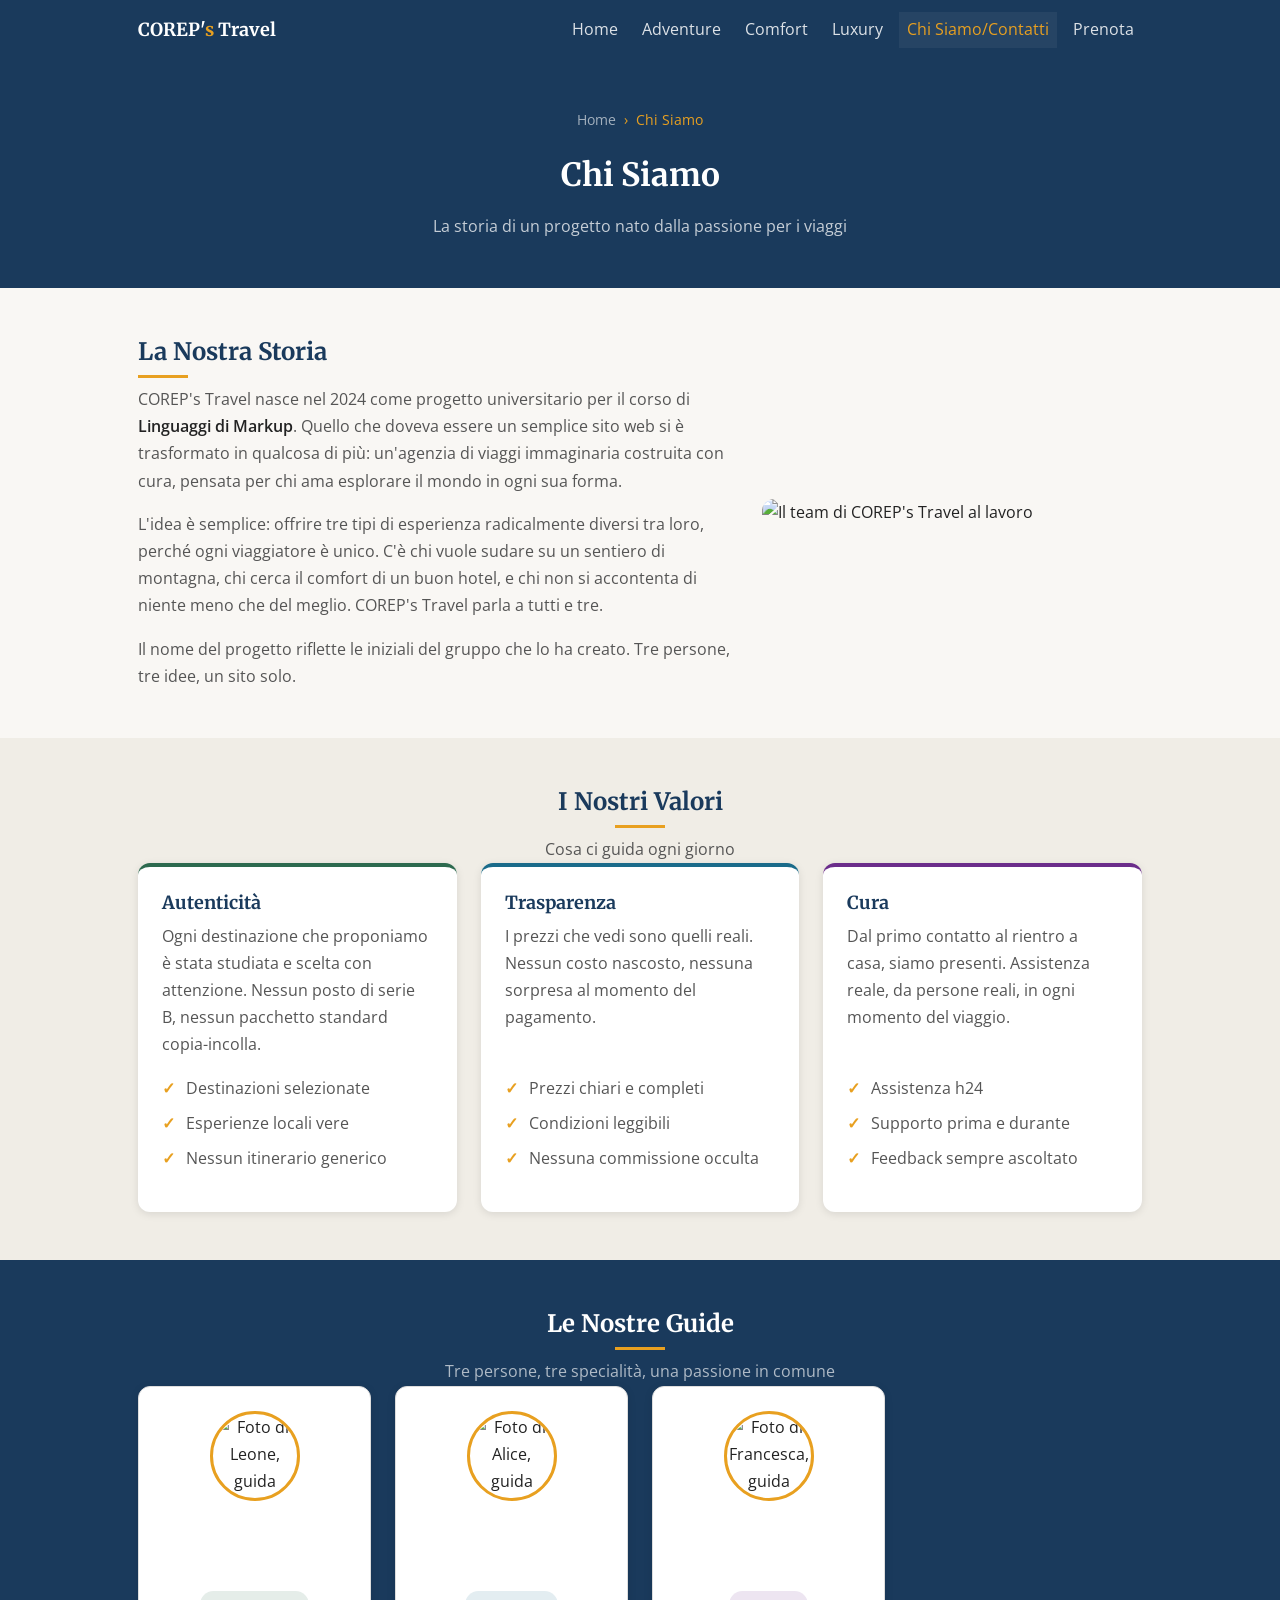
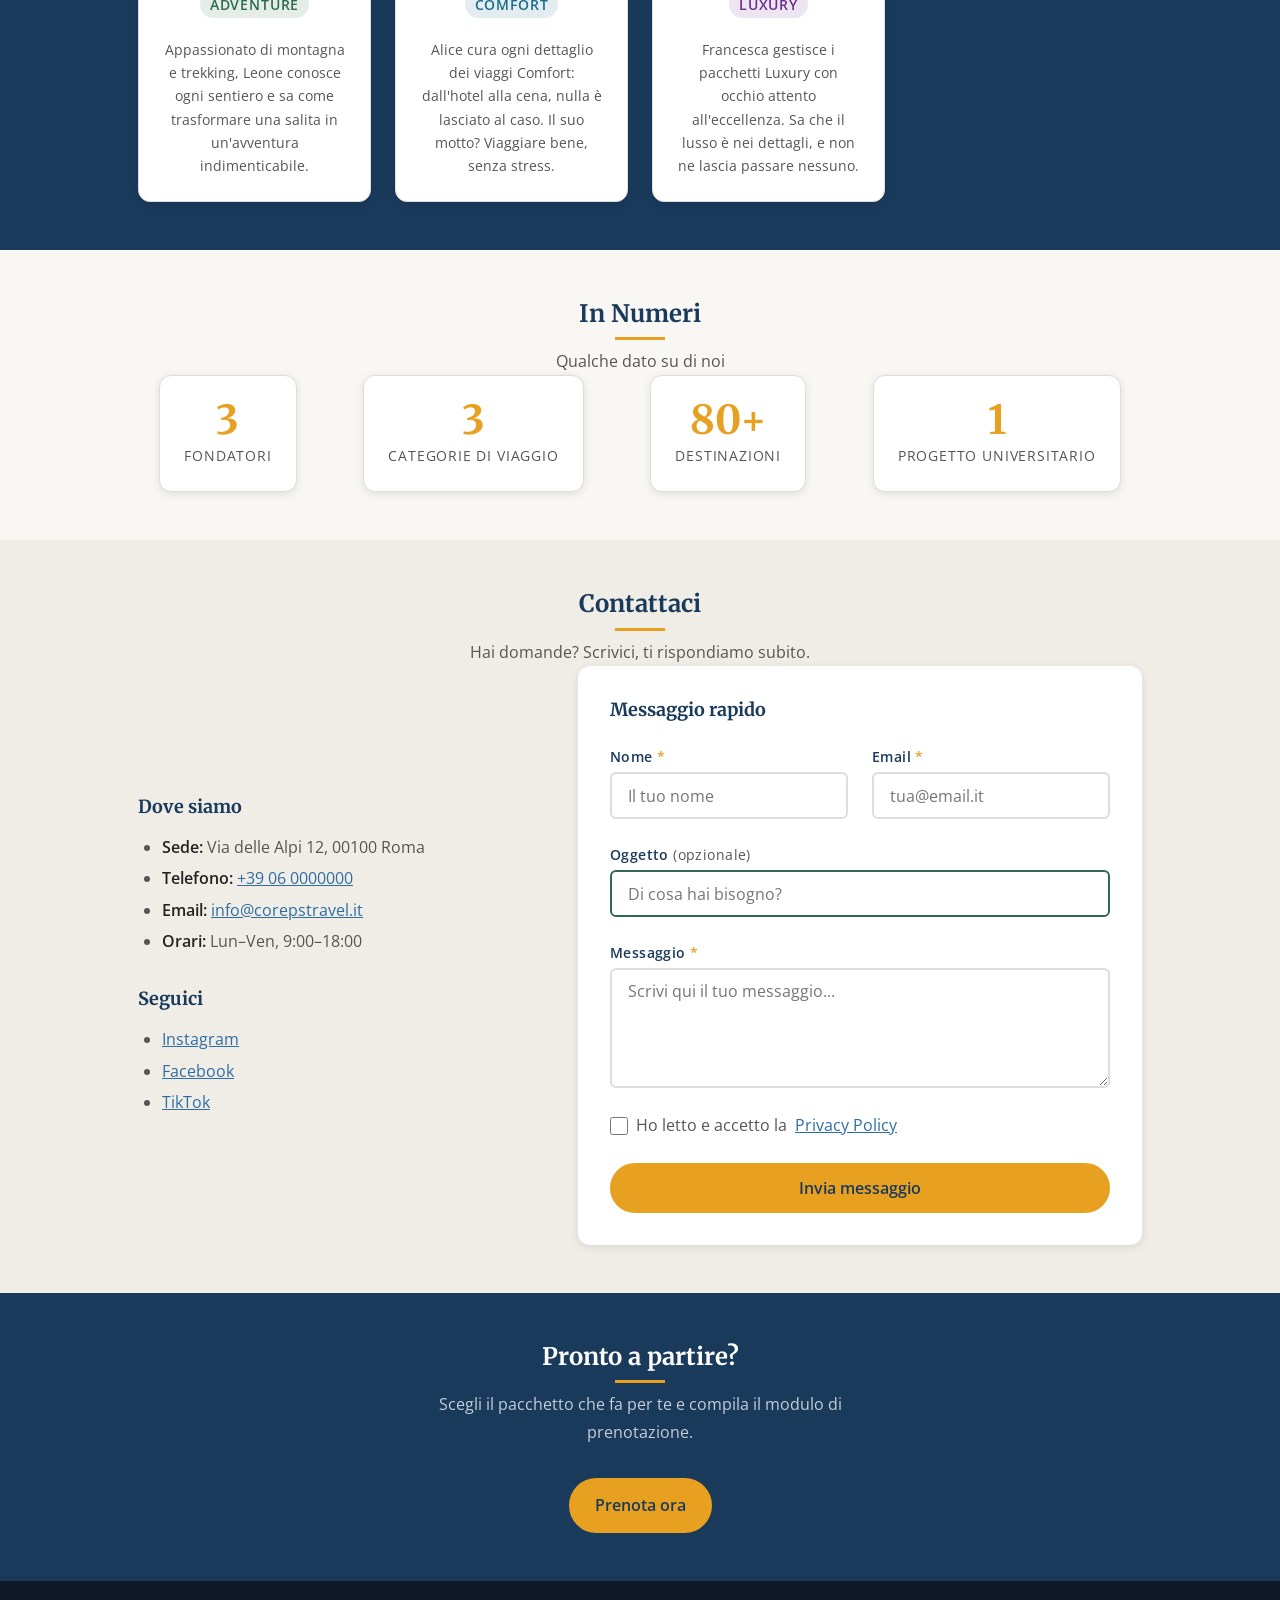
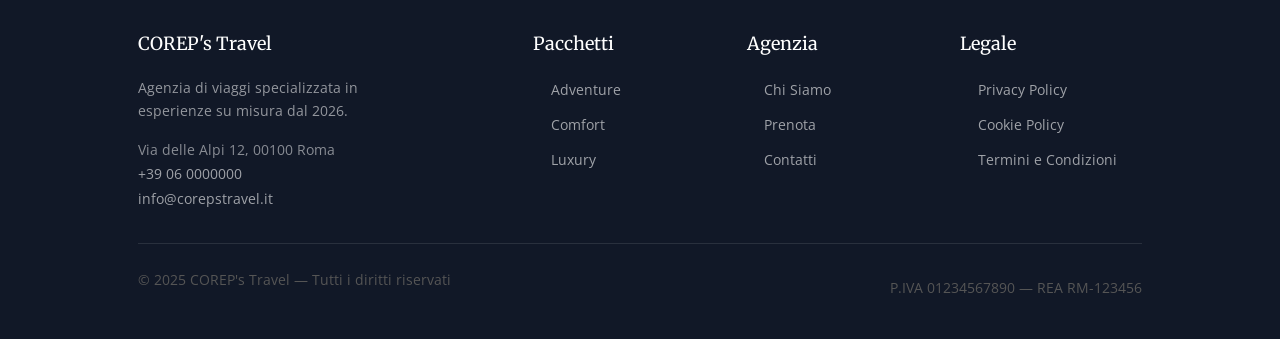
==== commit b186129e: "Pull di aggiornamento Leone, fra e alice" ====
--- a/about.html
+++ b/about.html
@@ -19,7 +19,7 @@
         <a href="comfort.html"   class="navbar__link">Comfort</a>
         <a href="luxury.html"    class="navbar__link">Luxury</a>
         <a href="about.html"     class="navbar__link attivo">Chi Siamo/Contatti</a>
-
+        <a href="prenotazione.html" class="navbar__link">Prenota</a>
       </nav>
       <button class="navbar__hamburger" id="hamburger" aria-label="Apri o chiudi il menu" aria-expanded="false" aria-controls="menu-principale">
         <span></span><span></span><span></span>
--- a/style.css
+++ b/style.css
@@ -1,1161 +1,797 @@
-/* ================================================
-   base.css
-   COREP's Travel — Variabili, Reset, Tipografia
-   Mobile First
-   ================================================ */
-
-/* Google Fonts */
-@import url('https://fonts.googleapis.com/css2?family=Merriweather:wght@400;700&family=Open+Sans:wght@400;600&display=swap');
-
-/* --- VARIABILI CSS --- */
-:root {
-  /* Colori */
-  --colore-primario:     #1a3a5c;
-  --colore-secondario:   #2e6da4;
-  --colore-accento:      #e8a020;
-  --colore-sfondo:       #f9f7f4;
-  --colore-bianco:       #ffffff;
-  --colore-testo:        #222222;
-  --colore-testo-chiaro: #555555;
-  --colore-bordo:        #dddddd;
-  --colore-footer:       #111827;
-
-  /* Categorie pacchetti */
-  --colore-adventure: #2d6a4f;
-  --colore-comfort:   #1a6b8a;
-  --colore-luxury:    #6b2d8b;
-
-  /* Font */
-  --font-titoli: 'Merriweather', Georgia, serif;
-  --font-testo:  'Open Sans', Arial, sans-serif;
-
-  /* Dimensioni font */
-  --fs-piccolo:  0.85rem;
-  --fs-base:     1rem;
-  --fs-medio:    1.125rem;
-  --fs-grande:   1.5rem;
-  --fs-xl:       2rem;
-  --fs-xxl:      2.5rem;
-
-  /* Spaziatura */
-  --spazio-xs:  0.25rem;
-  --spazio-s:   0.5rem;
-  --spazio-m:   1rem;
-  --spazio-l:   1.5rem;
-  --spazio-xl:  2rem;
-  --spazio-xxl: 3rem;
-
-  /* Bordi */
-  --raggio:    6px;
-  --raggio-lg: 12px;
-
-  /* Ombra */
-  --ombra: 0 2px 8px rgba(0, 0, 0, 0.10);
-
-  /* Transizione */
-  --transizione: 0.25s ease;
-
-  /* Larghezza massima contenuto */
-  --max-larghezza: 1100px;
-
-  /* Altezza navbar */
-  --altezza-nav: 60px;
-}
-
-/* --- RESET --- */
-*, *::before, *::after {
-  box-sizing: border-box;
-  margin: 0;
-  padding: 0;
-}
-
-html {
-  font-size: 16px;
-  scroll-behavior: smooth;
-}
-
-body {
-  font-family: var(--font-testo);
-  font-size: var(--fs-base);
-  color: var(--colore-testo);
-  background-color: var(--colore-sfondo);
-  line-height: 1.7;
-}
-
-img, video {
-  max-width: 100%;
-  height: auto;
-  display: block;
-}
-
-ul, ol {
-  list-style: none;
-}
-
-a {
-  color: inherit;
-  text-decoration: none;
-}
-
-button, input, select, textarea {
-  font-family: inherit;
-  font-size: inherit;
-}
-
-table {
-  border-collapse: collapse;
-  width: 100%;
-}
-
-/* --- TIPOGRAFIA --- */
-h1, h2, h3, h4, h5, h6 {
-  font-family: var(--font-titoli);
-  color: var(--colore-primario);
-  line-height: 1.3;
-  margin-bottom: var(--spazio-m);
-}
-
-h1 { font-size: var(--fs-xl); }
-h2 { font-size: var(--fs-grande); }
-h3 { font-size: var(--fs-medio); }
-h4 { font-size: var(--fs-base); }
-
-p {
-  margin-bottom: var(--spazio-m);
-  color: var(--colore-testo-chiaro);
-}
-
-p:last-child {
-  margin-bottom: 0;
-}
-
-strong {
-  font-weight: 600;
-  color: var(--colore-testo);
-}
-
-/* --- CLASSI UTILITY --- */
-
-/* Contenitore centrato */
-.contenitore {
-  width: 100%;
-  max-width: var(--max-larghezza);
-  margin: 0 auto;
-  padding: 0 var(--spazio-m);
-}
-
-/* Sezione generica */
-.sezione {
-  padding: var(--spazio-xxl) 0;
-}
-
-/* Sezione su sfondo scuro */
-.sezione--scura {
-  background-color: var(--colore-primario);
-}
-
-.sezione--scura h2,
-.sezione--scura h3,
-.sezione--scura h4 {
-  color: var(--colore-bianco);
-}
-
-.sezione--scura p {
-  color: rgba(255, 255, 255, 0.8);
-}
-
-/* Titolo di sezione */
-.titolo-sezione {
-  font-size: var(--fs-grande);
-  margin-bottom: var(--spazio-s);
-}
-
-/* Sottotitolo di sezione */
-.sottotitolo-sezione {
-  font-size: var(--fs-base);
-  color: var(--colore-testo-chiaro);
-  margin-bottom: var(--spazio-xl);
-}
-
-/* Decorazione sotto il titolo */
-.titolo-sezione::after {
-  content: '';
-  display: block;
-  width: 50px;
-  height: 3px;
-  background-color: var(--colore-accento);
-  margin-top: var(--spazio-s);
-}
-
-/* Testo centrato */
-.testo-centro {
-  text-align: center;
-}
-
-.testo-centro .titolo-sezione::after {
-  margin: var(--spazio-s) auto 0;
-}
-
-/* Colori testo utility */
-.testo-accento  { color: var(--colore-accento); }
-.testo-primario { color: var(--colore-primario); }
-.testo-bianco   { color: var(--colore-bianco); }
-/* ================================================
-   layout.css
-   COREP's Travel — Struttura, Flexbox, Grid
-   Mobile First
-   ================================================ */
-
-/* --- NAVBAR --- */
-.navbar {
-  position: fixed;
-  top: 0;
-  left: 0;
-  width: 100%;
-  height: var(--altezza-nav);
-  background-color: var(--colore-primario);
-  z-index: 100;
-  display: flex;
-  align-items: center;
-}
-
-.navbar__interno {
-  display: flex;
-  align-items: center;
-  justify-content: space-between;
-  width: 100%;
-  max-width: var(--max-larghezza);
-  margin: 0 auto;
-  padding: 0 var(--spazio-m);
-}
-
-.navbar__logo {
-  font-family: var(--font-titoli);
-  font-size: var(--fs-medio);
-  color: var(--colore-bianco);
-  font-weight: 700;
-}
-
-.navbar__logo span {
-  color: var(--colore-accento);
-}
-
-/* Menu — nascosto su mobile, visibile da tablet */
-.navbar__menu {
-  display: none;
-  flex-direction: column;
-  position: absolute;
-  top: var(--altezza-nav);
-  left: 0;
-  width: 100%;
-  background-color: var(--colore-primario);
-  padding: var(--spazio-m) 0;
-  border-top: 1px solid rgba(255,255,255,0.15);
-}
-
-.navbar__menu.aperto {
-  display: flex;
-}
-
-.navbar__link {
-  color: rgba(255, 255, 255, 0.85);
-  font-size: var(--fs-base);
-  padding: var(--spazio-s) var(--spazio-m);
-  transition: color var(--transizione), background-color var(--transizione);
-}
-
-.navbar__link:hover,
-.navbar__link.attivo {
-  color: var(--colore-accento);
-  background-color: rgba(255,255,255,0.05);
-}
-
-/* Pulsante hamburger */
-.navbar__hamburger {
-  display: flex;
-  flex-direction: column;
-  gap: 5px;
-  background: none;
-  border: none;
-  cursor: pointer;
-  padding: var(--spazio-s);
-}
-
-.navbar__hamburger span {
-  display: block;
-  width: 24px;
-  height: 2px;
-  background-color: var(--colore-bianco);
-  border-radius: 2px;
-  transition: transform var(--transizione), opacity var(--transizione);
-}
-
-.navbar__hamburger.aperto span:nth-child(1) {
-  transform: translateY(7px) rotate(45deg);
-}
-.navbar__hamburger.aperto span:nth-child(2) {
-  opacity: 0;
-}
-.navbar__hamburger.aperto span:nth-child(3) {
-  transform: translateY(-7px) rotate(-45deg);
-}
-
-/* ---- HERO ---- */
-.hero {
-  min-height: 100vh;
-  background-color: var(--colore-primario);
-  display: flex;
-  align-items: center;
-  justify-content: center;
-  text-align: center;
-  padding: calc(var(--altezza-nav) + var(--spazio-xxl)) var(--spazio-m) var(--spazio-xxl);
-}
-
-.hero__contenuto {
-  max-width: 680px;
-}
-
-.hero__etichetta {
-  display: inline-block;
-  font-size: var(--fs-piccolo);
-  letter-spacing: 0.15em;
-  text-transform: uppercase;
-  color: var(--colore-accento);
-  border: 1px solid var(--colore-accento);
-  padding: var(--spazio-xs) var(--spazio-m);
-  border-radius: 99px;
-  margin-bottom: var(--spazio-l);
-}
-
-.hero__titolo {
-  font-size: var(--fs-xl);
-  color: var(--colore-bianco);
-  margin-bottom: var(--spazio-m);
-}
-
-.hero__sottotitolo {
-  font-size: var(--fs-base);
-  color: rgba(255, 255, 255, 0.75);
-  margin-bottom: var(--spazio-xl);
-}
-
-.hero__bottoni {
-  display: flex;
-  flex-direction: column;
-  gap: var(--spazio-m);
-  align-items: center;
-}
-
-/* ---- PAGE HEADER (pagine interne) ---- */
-.page-header {
-  background-color: var(--colore-primario);
-  padding: calc(var(--altezza-nav) + var(--spazio-xxl)) var(--spazio-m) var(--spazio-xxl);
-  text-align: center;
-}
-
-.page-header__titolo {
-  color: var(--colore-bianco);
-  font-size: var(--fs-xl);
-  margin-bottom: var(--spazio-m);
-}
-
-.page-header__sottotitolo {
-  color: rgba(255, 255, 255, 0.75);
-  font-size: var(--fs-base);
-}
-
-/* Breadcrumb */
-.breadcrumb {
-  display: flex;
-  justify-content: center;
-  align-items: center;
-  gap: var(--spazio-s);
-  font-size: var(--fs-piccolo);
-  color: rgba(255, 255, 255, 0.5);
-  margin-bottom: var(--spazio-l);
-  flex-wrap: wrap;
-}
-
-.breadcrumb a {
-  color: rgba(255, 255, 255, 0.6);
-  transition: color var(--transizione);
-}
-
-.breadcrumb a:hover {
-  color: var(--colore-accento);
-}
-
-.breadcrumb span {
-  color: var(--colore-accento);
-}
-
-/* ---- GRIGLIA PACCHETTI (Grid) ---- */
-/* Mobile: 1 colonna */
-.griglia-pacchetti {
-  display: grid;
-  grid-template-columns: 1fr;
-  gap: var(--spazio-l);
-}
-
-/* ---- GRIGLIA GALLERIA (Grid) ---- */
-/* Mobile: 1 colonna */
-.griglia-galleria {
-  display: grid;
-  grid-template-columns: 1fr;
-  gap: var(--spazio-m);
-}
-
-/* ---- LAYOUT DUE COLONNE (Flexbox) ---- */
-/* Mobile: una colonna */
-.layout-due-colonne {
-  display: flex;
-  flex-direction: column;
-  gap: var(--spazio-xl);
-}
-
-/* Mobile: una colonna */
-.layout-due-colonne-no-center {
-  display: flex;
-  flex-direction: column;
-  gap: var(--spazio-xl);
-}
-
-/* ---- BARRA STATISTICHE (Flexbox) ---- */
-.barra-stats {
-  display: flex;
-  flex-direction: column;
-  gap: var(--spazio-l);
-  align-items: center;
-  text-align: center;
-}
-
-/* ---- GRIGLIA TEAM (Grid) ---- */
-/* Mobile: 1 colonna */
-.griglia-team {
-  display: grid;
-  grid-template-columns: 1fr;
-  gap: var(--spazio-l);
-}
-
-/* ---- FOOTER ---- */
-.footer {
-  background-color: var(--colore-footer);
-  color: rgba(255, 255, 255, 0.7);
-  padding: var(--spazio-xxl) 0 var(--spazio-xl);
-}
-
-/* Mobile: una colonna */
-.footer__griglia {
-  display: grid;
-  grid-template-columns: 1fr;
-  gap: var(--spazio-xl);
-  margin-bottom: var(--spazio-xl);
-}
-
-.footer__basso {
-  border-top: 1px solid rgba(255, 255, 255, 0.1);
-  padding-top: var(--spazio-l);
-  text-align: center;
-  font-size: var(--fs-piccolo);
-  color: rgba(255, 255, 255, 0.4);
-}
-/* ================================================
-   components.css
-   COREP's Travel — Componenti
-   Bottoni, Card, Tabelle, Form, Liste, Badge
-   ================================================ */
-
-/* --- BOTTONI --- */
-.bottone {
-  display: inline-block;
-  padding: 0.75rem 1.5rem;
-  border-radius: 99px;
-  font-size: var(--fs-base);
-  font-weight: 600;
-  cursor: pointer;
-  border: 2px solid transparent;
-  text-align: center;
-  transition: background-color var(--transizione),
-              color var(--transizione),
-              border-color var(--transizione),
-              transform var(--transizione);
-  text-decoration: none;
-}
-
-.bottone:hover {
-  transform: translateY(-2px);
-}
-
-/* Bottone primario */
-.bottone--primario {
-  background-color: var(--colore-accento);
-  color: var(--colore-primario);
-  border-color: var(--colore-accento);
-}
-
-.bottone--primario:hover {
-  background-color: #c98010;
-  border-color: #c98010;
-}
-
-/* Bottone outline chiaro (su sfondi scuri) */
-.bottone--outline-chiaro {
-  background-color: transparent;
-  color: var(--colore-bianco);
-  border-color: rgba(255, 255, 255, 0.6);
-}
-
-.bottone--outline-chiaro:hover {
-  background-color: rgba(255, 255, 255, 0.1);
-  border-color: var(--colore-bianco);
-}
-
-/* Bottone outline scuro (su sfondi chiari) */
-.bottone--outline-scuro {
-  background-color: transparent;
-  color: var(--colore-primario);
-  border-color: var(--colore-primario);
-}
-
-.bottone--outline-scuro:hover {
-  background-color: var(--colore-primario);
-  color: var(--colore-bianco);
-}
-
-/* --- CARD --- */
-.card {
-  background-color: var(--colore-bianco);
-  border-radius: var(--raggio-lg);
-  overflow: hidden;
-  box-shadow: var(--ombra);
-  transition: transform var(--transizione), box-shadow var(--transizione);
-  display: flex;
-  flex-direction: column;
-}
-
-.card:hover {
-  transform: translateY(-4px);
-  box-shadow: 0 6px 20px rgba(0, 0, 0, 0.15);
-}
-
-.card__immagine-wrap {
-  position: relative;
-  overflow: hidden;
-}
-
-.card__immagine {
-  width: 100%;
-  height: 200px;
-  object-fit: cover;
-  transition: transform 0.4s ease;
-}
-
-.card:hover .card__immagine {
-  transform: scale(1.04);
-}
-
-/* Badge categoria sulla card */
-.card__badge {
-  position: absolute;
-  top: var(--spazio-m);
-  left: var(--spazio-m);
-  padding: var(--spazio-xs) var(--spazio-m);
-  border-radius: 99px;
-  font-size: var(--fs-piccolo);
-  font-weight: 600;
-  letter-spacing: 0.06em;
-  text-transform: uppercase;
-  color: var(--colore-bianco);
-}
-
-.card__badge--adventure { background-color: var(--colore-adventure); }
-.card__badge--comfort   { background-color: var(--colore-comfort); }
-.card__badge--luxury    { background-color: var(--colore-luxury); }
-
-.card__corpo {
-  padding: var(--spazio-l);
-  flex: 1;
-  display: flex;
-  flex-direction: column;
-}
-
-.card__titolo {
-  font-size: var(--fs-medio);
-  margin-bottom: var(--spazio-s);
-  color: var(--colore-primario);
-}
-
-.card__testo {
-  font-size: var(--fs-base);
-  color: var(--colore-testo-chiaro);
-  flex: 1;
-  margin-bottom: var(--spazio-m);
-}
-
-.card__prezzo {
-  font-family: var(--font-titoli);
-  font-size: var(--fs-grande);
-  font-weight: 700;
-  color: var(--colore-primario);
-  margin-bottom: var(--spazio-m);
-}
-
-.card__prezzo small {
-  font-family: var(--font-testo);
-  font-size: var(--fs-piccolo);
-  font-weight: 400;
-  color: var(--colore-testo-chiaro);
-}
-
-/* --- BADGE GENERICO --- */
-.badge {
-  display: inline-block;
-  padding: 2px 10px;
-  border-radius: 99px;
-  font-size: var(--fs-piccolo);
-  font-weight: 600;
-  letter-spacing: 0.06em;
-  text-transform: uppercase;
-}
-
-.badge--adventure {
-  background-color: rgba(45, 106, 79, 0.12);
-  color: var(--colore-adventure);
-}
-.badge--comfort {
-  background-color: rgba(26, 107, 138, 0.12);
-  color: var(--colore-comfort);
-}
-.badge--luxury {
-  background-color: rgba(107, 45, 139, 0.12);
-  color: var(--colore-luxury);
-}
-
-/* --- LISTA CON SPUNTA --- */
-.lista-spunta {
-  list-style: none;
-  display: flex;
-  flex-direction: column;
-  gap: var(--spazio-s);
-  margin-bottom: var(--spazio-m);
-}
-
-.lista-spunta li {
-  font-size: var(--fs-base);
-  color: var(--colore-testo-chiaro);
-  padding-left: 1.5rem;
-  position: relative;
-}
-
-/* Pseudo-elemento: segno di spunta */
-.lista-spunta li::before {
-  content: '✓';
-  position: absolute;
-  left: 0;
-  color: var(--colore-accento);
-  font-weight: 700;
-}
-
-/* Lista con pallino */
-.lista-pallino {
-  list-style: disc;
-  padding-left: var(--spazio-l);
-  display: flex;
-  flex-direction: column;
-  gap: var(--spazio-xs);
-}
-
-.lista-pallino li {
-  font-size: var(--fs-base);
-  color: var(--colore-testo-chiaro);
-}
-
-/* Lista numerata */
-.lista-numerata {
-  list-style: decimal;
-  padding-left: var(--spazio-l);
-  display: flex;
-  flex-direction: column;
-  gap: var(--spazio-xs);
-}
-
-.lista-numerata li {
-  font-size: var(--fs-base);
-  color: var(--colore-testo-chiaro);
-}
-
-/* --- TABELLA --- */
-.tabella-wrap {
-  overflow-x: auto;
-  border-radius: var(--raggio-lg);
-  border: 1px solid var(--colore-bordo);
-  box-shadow: var(--ombra);
-}
-
-.tabella {
-  width: 100%;
-  border-collapse: collapse;
-  background-color: var(--colore-bianco);
-  font-size: var(--fs-piccolo);
-}
-
-.tabella thead {
-  background-color: var(--colore-primario);
-  color: var(--colore-bianco);
-}
-
-.tabella thead th {
-  padding: var(--spazio-m);
-  text-align: left;
-  font-weight: 600;
-  letter-spacing: 0.04em;
-  text-transform: uppercase;
-  font-size: var(--fs-piccolo);
-  color: var(--colore-bianco);
-}
-
-.tabella tbody tr {
-  border-bottom: 1px solid var(--colore-bordo);
-  transition: background-color var(--transizione);
-}
-
-/* Pseudo-classe: riga pari */
-.tabella tbody tr:nth-child(even) {
-  background-color: rgba(0, 0, 0, 0.02);
-}
-
-/* Pseudo-classe: ultima riga */
-.tabella tbody tr:last-child {
-  border-bottom: none;
-}
-
-/* Pseudo-classe: hover riga */
-.tabella tbody tr:hover {
-  background-color: rgba(46, 109, 164, 0.06);
-}
-
-.tabella tbody td {
-  padding: var(--spazio-m);
-  color: var(--colore-testo);
-  vertical-align: middle;
-}
-
-/* --- FORM --- */
-.form {
-  display: flex;
-  flex-direction: column;
-  gap: var(--spazio-l);
-}
-
-.form__riga {
-  display: flex;
-  flex-direction: column;
-  gap: var(--spazio-l);
-}
-
-.form__gruppo {
-  display: flex;
-  flex-direction: column;
-  gap: var(--spazio-xs);
-}
-
-.form__etichetta {
-  font-size: var(--fs-piccolo);
-  font-weight: 600;
-  color: var(--colore-primario);
-  letter-spacing: 0.03em;
-}
-
-/* Pseudo-elemento: asterisco obbligatorio */
-.form__etichetta::after {
-  content: ' *';
-  color: var(--colore-accento);
-  font-size: var(--fs-piccolo);
-}
-
-.form__etichetta--opzionale::after {
-  content: ' (opzionale)';
-  font-weight: 400;
-  color: var(--colore-testo-chiaro);
-}
-
-.form__input,
-.form__select,
-.form__textarea {
-  padding: 0.65rem var(--spazio-m);
-  border: 2px solid var(--colore-bordo);
-  border-radius: var(--raggio);
-  font-size: var(--fs-base);
-  color: var(--colore-testo);
-  background-color: var(--colore-bianco);
-  transition: border-color var(--transizione), box-shadow var(--transizione);
-  outline: none;
-}
-
-/* Pseudo-classe: focus */
-.form__input:focus,
-.form__select:focus,
-.form__textarea:focus {
-  border-color: var(--colore-secondario);
-  box-shadow: 0 0 0 3px rgba(46, 109, 164, 0.15);
-}
-
-/* Pseudo-classe: valido */
-.form__input:valid {
-  border-color: #2d6a4f;
-}
-
-/* Pseudo-classe: non valido (solo se già toccato) */
-.form__input:invalid:not(:placeholder-shown) {
-  border-color: #c0392b;
-}
-
-.form__textarea {
-  resize: vertical;
-  min-height: 120px;
-}
-
-/* Checkbox e radio */
-.form__check {
-  display: flex;
-  align-items: center;
-  gap: var(--spazio-s);
-  cursor: pointer;
-  font-size: var(--fs-base);
-  color: var(--colore-testo-chiaro);
-}
-
-.form__check input[type="checkbox"],
-.form__check input[type="radio"] {
-  width: 18px;
-  height: 18px;
-  accent-color: var(--colore-secondario);
-  cursor: pointer;
-}
-
-/* --- CARD STATISTICA --- */
-.stat-card {
-  background-color: var(--colore-bianco);
-  border-radius: var(--raggio-lg);
-  padding: var(--spazio-l);
-  text-align: center;
-  box-shadow: var(--ombra);
-  border: 1px solid var(--colore-bordo);
-}
-
-.stat-card__numero {
-  font-family: var(--font-titoli);
-  font-size: var(--fs-xxl);
-  font-weight: 700;
-  color: var(--colore-accento);
-  line-height: 1;
-  margin-bottom: var(--spazio-xs);
-}
-
-.stat-card__etichetta {
-  font-size: var(--fs-piccolo);
-  color: var(--colore-testo-chiaro);
-  text-transform: uppercase;
-  letter-spacing: 0.06em;
-}
-
-/* --- TESTIMONIAL --- */
-.testimonial {
-  background-color: var(--colore-bianco);
-  border-radius: var(--raggio-lg);
-  padding: var(--spazio-l);
-  box-shadow: var(--ombra);
-  border-left: 4px solid var(--colore-accento);
-}
-
-/* Pseudo-elemento: virgolette */
-.testimonial::before {
-  content: '"';
-  font-family: var(--font-titoli);
-  font-size: 4rem;
-  color: var(--colore-accento);
-  opacity: 0.25;
-  display: block;
-  line-height: 0.8;
-  margin-bottom: var(--spazio-s);
-}
-
-.testimonial__testo {
-  font-style: italic;
-  color: var(--colore-testo-chiaro);
-  margin-bottom: var(--spazio-m);
-}
-
-.testimonial__autore {
-  font-weight: 600;
-  font-size: var(--fs-piccolo);
-  color: var(--colore-primario);
-}
-
-/* --- CARD TEAM --- */
-.team-card {
-  background-color: var(--colore-bianco);
-  border-radius: var(--raggio-lg);
-  padding: var(--spazio-l);
-  text-align: center;
-  box-shadow: var(--ombra);
-  border: 1px solid var(--colore-bordo);
-}
-
-.team-card__foto {
-  width: 90px;
-  height: 90px;
-  border-radius: 50%;
-  object-fit: cover;
-  margin: 0 auto var(--spazio-m);
-  border: 3px solid var(--colore-accento);
-}
-
-.team-card__nome {
-  font-size: var(--fs-medio);
-  margin-bottom: var(--spazio-xs);
-  color: var(--colore-primario);
-}
-
-.team-card__ruolo {
-  font-size: var(--fs-piccolo);
-  color: var(--colore-testo-chiaro);
-  text-transform: uppercase;
-  letter-spacing: 0.06em;
-}
-
-/* --- FOOTER COMPONENTI --- */
-.footer__titolo {
-  color: var(--colore-bianco);
-  font-size: var(--fs-medio);
-  margin-bottom: var(--spazio-m);
-  font-family: var(--font-titoli);
-}
-
-.footer__lista {
-  list-style: none;
-  display: flex;
-  flex-direction: column;
-  gap: var(--spazio-s);
-}
-
-.footer__lista a {
-  color: rgba(255, 255, 255, 0.6);
-  font-size: var(--fs-piccolo);
-  transition: color var(--transizione);
-}
-
-/* Pseudo-classe: hover link footer */
-.footer__lista a:hover {
-  color: var(--colore-accento);
-}
-
-/* Pseudo-elemento: freccia prima dei link footer */
-.footer__lista a::before {
-  content: '→ ';
-  opacity: 0;
-  transition: opacity var(--transizione);
-}
-
-.footer__lista a:hover::before {
-  opacity: 1;
-}
-
-/* --- LINK GENERICO --- */
-.link {
-  color: var(--colore-secondario);
-  text-decoration: underline;
-  transition: color var(--transizione);
-}
-
-.link:hover {
-  color: var(--colore-accento);
-}
-
-.dettaglio-viaggio__sidebar {
-  position: sticky;
-  top: calc(var(--altezza-nav) + var(--spazio-l));
-  align-self: flex-start;
-}
-
-.box-info {
-  background: var(--colore-bianco);
-  padding: var(--spazio-xl);
-  border-radius: var(--raggio-lg);
-  box-shadow: var(--ombra);
-  border: 1px solid var(--colore-bordo);
-}
-
-/* ================================================
-   responsive.css
-   COREP's Travel — Media Query
-   Mobile First: si parte dal mobile,
-   si aggiungono regole per schermi più grandi
-   ================================================ */
-
-/* ---- TABLET: min 768px ---- */
-@media (min-width: 768px) {
-
-  /* Font più grandi */
-  h1 { font-size: var(--fs-xxl); }
-  h2 { font-size: var(--fs-xl); }
-
-  /* Contenitore con più padding laterale */
-  .contenitore {
-    padding: 0 var(--spazio-xl);
-  }
-
-  /* Navbar: menu orizzontale visibile, hamburger nascosto */
-  .navbar__menu {
-    display: flex !important;
-    flex-direction: row;
-    position: static;
-    width: auto;
-    background-color: transparent;
-    padding: 0;
-    border-top: none;
-    gap: var(--spazio-s);
-    align-items: center;
-  }
-
-  .navbar__hamburger {
-    display: none;
-  }
-
-  .navbar__link {
-    padding: var(--spazio-xs) var(--spazio-s);
-  }
-
-  /* Hero: bottoni affiancati */
-  .hero__titolo {
-    font-size: var(--fs-xxl);
-  }
-
-  .hero__bottoni {
-    flex-direction: row;
-    justify-content: center;
-  }
-
-  /* Griglia pacchetti: 2 colonne */
-  .griglia-pacchetti {
-    grid-template-columns: repeat(2, 1fr);
-  }
-
-  /* Griglia galleria: 2 colonne */
-  .griglia-galleria {
-    grid-template-columns: repeat(2, 1fr);
-  }
-
-  /* Barra stats: orizzontale */
-  .barra-stats {
-    flex-direction: row;
-    justify-content: space-around;
-    flex-wrap: wrap;
-  }
-
-  /* Griglia team: 2 colonne */
-  .griglia-team {
-    grid-template-columns: repeat(2, 1fr);
-  }
-
-  /* Footer: 2 colonne */
-  .footer__griglia {
-    grid-template-columns: repeat(2, 1fr);
-  }
-
-  /* Form riga: 2 colonne */
-  .form__riga {
-    flex-direction: row;
-  }
-
-  .form__riga .form__gruppo {
-    flex: 1;
-  }
-
-  /* Layout due colonne: affiancato */
-  .layout-due-colonne {
-    flex-direction: row;
-    align-items: center;
-  }
-
-  .layout-due-colonne__testo {
-    flex: 1;
-  }
-
-  .layout-due-colonne__immagine {
-    flex: 0 0 380px;
-  }
-
-  /* Layout due colonne: affiancato */
-  .layout-due-colonne-no-center {
-    flex-direction: row;
-    align-items: flex-start;
-  }
-
-  .layout-sticky {
-    position: sticky;
-    top: 0;
-  }
-}
-
-/* ---- DESKTOP: min 1024px ---- */
-@media (min-width: 1024px) {
-
-  /* Griglia pacchetti: 3 colonne */
-  .griglia-pacchetti {
-    grid-template-columns: repeat(3, 1fr);
-  }
-
-  /* Griglia galleria: 4 colonne */
-  .griglia-galleria {
-    grid-template-columns: repeat(4, 1fr);
-  }
-
-  /* Griglia team: 4 colonne */
-  .griglia-team {
-    grid-template-columns: repeat(4, 1fr);
-  }
-
-  /* Footer: 4 colonne */
-  .footer__griglia {
-    grid-template-columns: 2fr 1fr 1fr 1fr;
-  }
-
-  /* Footer bottom: affiancato */
-  .footer__basso {
-    display: flex;
-    justify-content: space-between;
-    align-items: center;
-    text-align: left;
-  }
-
-  /* Navbar: più padding */
-  .navbar__interno {
-    padding: 0 var(--spazio-xxl);
-  }
-
-  .contenitore {
-    padding: 0 var(--spazio-xxl);
-  }
-}
-
-/* ---- STAMPA ----
-@media print {
-  .navbar,
-  .hero__bottoni,
-  .navbar__hamburger,
-  .footer {
-    display: none;
-  }
-
-  body {
-    font-size: 12pt;
-    background: white;
-    color: black;
-  }
-
-  .hero {
-    min-height: auto;
-    padding: 1rem;
-  }
-} */
+/* ================================================
+   style.css — COREP's Travel
+   Mobile First
+   ================================================ */
+
+@import url('https://fonts.googleapis.com/css2?family=Merriweather:wght@400;700&family=Open+Sans:wght@400;600&display=swap');
+
+/* ------------------------------------------------
+   VARIABILI
+------------------------------------------------ */
+:root {
+  --colore-primario:     #1a3a5c;
+  --colore-secondario:   #2e6da4;
+  --colore-accento:      #e8a020;
+  --colore-sfondo:       #f9f7f4;
+  --colore-bianco:       #ffffff;
+  --colore-testo:        #222222;
+  --colore-testo-chiaro: #555555;
+  --colore-bordo:        #dddddd;
+  --colore-footer:       #111827;
+  --colore-adventure:    #2d6a4f;
+  --colore-comfort:      #1a6b8a;
+  --colore-luxury:       #6b2d8b;
+
+  --font-titoli: 'Merriweather', Georgia, serif;
+  --font-testo:  'Open Sans', Arial, sans-serif;
+
+  --fs-piccolo: 0.85rem;
+  --fs-base:    1rem;
+  --fs-medio:   1.125rem;
+  --fs-grande:  1.5rem;
+  --fs-xl:      2rem;
+  --fs-xxl:     2.5rem;
+
+  --spazio-xs:  0.25rem;
+  --spazio-s:   0.5rem;
+  --spazio-m:   1rem;
+  --spazio-l:   1.5rem;
+  --spazio-xl:  2rem;
+  --spazio-xxl: 3rem;
+
+  --raggio:        6px;
+  --raggio-lg:     12px;
+  --ombra:         0 2px 8px rgba(0, 0, 0, 0.10);
+  --transizione:   0.25s ease;
+  --max-larghezza: 1100px;
+  --altezza-nav:   60px;
+}
+
+/* ------------------------------------------------
+   RESET
+------------------------------------------------ */
+*, *::before, *::after {
+  box-sizing: border-box;
+  margin: 0;
+  padding: 0;
+}
+
+html {
+  font-size: 16px;
+  scroll-behavior: smooth;
+}
+
+body {
+  font-family: var(--font-testo);
+  font-size: var(--fs-base);
+  color: var(--colore-testo);
+  background-color: var(--colore-sfondo);
+  line-height: 1.7;
+}
+
+img, video { max-width: 100%; height: auto; display: block; }
+ul, ol     { list-style: none; }
+a          { color: inherit; text-decoration: none; }
+table      { border-collapse: collapse; width: 100%; }
+
+button, input, select, textarea {
+  font-family: inherit;
+  font-size: inherit;
+}
+
+/* ------------------------------------------------
+   TIPOGRAFIA
+------------------------------------------------ */
+h1, h2, h3, h4, h5, h6 {
+  font-family: var(--font-titoli);
+  color: var(--colore-primario);
+  line-height: 1.3;
+  margin-bottom: var(--spazio-m);
+}
+
+h1 { font-size: var(--fs-xl); }
+h2 { font-size: var(--fs-grande); }
+h3 { font-size: var(--fs-medio); }
+h4 { font-size: var(--fs-base); }
+
+p { margin-bottom: var(--spazio-m); color: var(--colore-testo-chiaro); }
+p:last-child { margin-bottom: 0; }
+strong { font-weight: 600; color: var(--colore-testo); }
+
+/* ------------------------------------------------
+   UTILITY
+------------------------------------------------ */
+.contenitore {
+  width: 100%;
+  max-width: var(--max-larghezza);
+  margin: 0 auto;
+  padding: 0 var(--spazio-m);
+}
+
+.sezione { padding: var(--spazio-xxl) 0; }
+
+.sezione--scura { background-color: var(--colore-primario); }
+.sezione--scura h2,
+.sezione--scura h3,
+.sezione--scura h4 { color: var(--colore-bianco); }
+.sezione--scura p  { color: rgba(255, 255, 255, 0.8); }
+
+.titolo-sezione { font-size: var(--fs-grande); margin-bottom: var(--spazio-s); }
+.titolo-sezione::after {
+  content: '';
+  display: block;
+  width: 50px;
+  height: 3px;
+  background-color: var(--colore-accento);
+  margin-top: var(--spazio-s);
+}
+
+.sottotitolo-sezione {
+  font-size: var(--fs-base);
+  color: var(--colore-testo-chiaro);
+  margin-bottom: var(--spazio-xl);
+}
+
+.testo-centro { text-align: center; }
+.testo-centro .titolo-sezione::after { margin: var(--spazio-s) auto 0; }
+
+.testo-accento  { color: var(--colore-accento); }
+.testo-primario { color: var(--colore-primario); }
+.testo-bianco   { color: var(--colore-bianco); }
+
+.link { color: var(--colore-secondario); text-decoration: underline; transition: color var(--transizione); }
+.link:hover { color: var(--colore-accento); }
+
+.sr-only {
+  position: absolute;
+  width: 1px;
+  height: 1px;
+  padding: 0;
+  margin: -1px;
+  overflow: hidden;
+  clip: rect(0, 0, 0, 0);
+  white-space: nowrap;
+  border: 0;
+}
+
+/* ------------------------------------------------
+   NAVBAR
+------------------------------------------------ */
+.navbar {
+  position: fixed;
+  top: 0; left: 0;
+  width: 100%;
+  height: var(--altezza-nav);
+  background-color: var(--colore-primario);
+  z-index: 100;
+  display: flex;
+  align-items: center;
+}
+
+.navbar__interno {
+  display: flex;
+  align-items: center;
+  justify-content: space-between;
+  width: 100%;
+  max-width: var(--max-larghezza);
+  margin: 0 auto;
+  padding: 0 var(--spazio-m);
+}
+
+.navbar__logo { font-family: var(--font-titoli); font-size: var(--fs-medio); color: var(--colore-bianco); font-weight: 700; }
+.navbar__logo span { color: var(--colore-accento); }
+
+.navbar__menu {
+  display: none;
+  flex-direction: column;
+  position: absolute;
+  top: var(--altezza-nav);
+  left: 0;
+  width: 100%;
+  background-color: var(--colore-primario);
+  padding: var(--spazio-m) 0;
+  border-top: 1px solid rgba(255, 255, 255, 0.15);
+}
+.navbar__menu.aperto { display: flex; }
+
+.navbar__link {
+  color: rgba(255, 255, 255, 0.85);
+  font-size: var(--fs-base);
+  padding: var(--spazio-s) var(--spazio-m);
+  transition: color var(--transizione), background-color var(--transizione);
+}
+.navbar__link:hover,
+.navbar__link.attivo {
+  color: var(--colore-accento);
+  background-color: rgba(255, 255, 255, 0.05);
+}
+
+.navbar__hamburger {
+  display: flex;
+  flex-direction: column;
+  gap: 5px;
+  background: none;
+  border: none;
+  cursor: pointer;
+  padding: var(--spazio-s);
+}
+.navbar__hamburger span {
+  display: block;
+  width: 24px;
+  height: 2px;
+  background-color: var(--colore-bianco);
+  border-radius: 2px;
+  transition: transform var(--transizione), opacity var(--transizione);
+}
+.navbar__hamburger.aperto span:nth-child(1) { transform: translateY(7px) rotate(45deg); }
+.navbar__hamburger.aperto span:nth-child(2) { opacity: 0; }
+.navbar__hamburger.aperto span:nth-child(3) { transform: translateY(-7px) rotate(-45deg); }
+
+/* ------------------------------------------------
+   HERO (con video)
+------------------------------------------------ */
+.hero {
+  position: relative;
+  min-height: 100vh;
+  background-color: var(--colore-primario);
+  display: flex;
+  align-items: center;
+  justify-content: center;
+  text-align: center;
+  padding: calc(var(--altezza-nav) + var(--spazio-xxl)) var(--spazio-m) var(--spazio-xxl);
+}
+
+.hero__video-wrap { position: absolute; inset: 0; z-index: 0; overflow: hidden; }
+.hero__video      { width: 100%; height: 100%; object-fit: cover; }
+.hero__video-overlay { position: absolute; inset: 0; background-color: rgba(10, 30, 50, 0.6); }
+
+.hero__contenuto { position: relative; z-index: 1; max-width: 680px; }
+
+.hero__etichetta {
+  display: inline-block;
+  font-size: var(--fs-piccolo);
+  letter-spacing: 0.15em;
+  text-transform: uppercase;
+  color: var(--colore-accento);
+  border: 1px solid var(--colore-accento);
+  padding: var(--spazio-xs) var(--spazio-m);
+  border-radius: 99px;
+  margin-bottom: var(--spazio-l);
+}
+
+.hero__titolo    { font-size: var(--fs-xl); color: var(--colore-bianco); margin-bottom: var(--spazio-m); }
+.hero__sottotitolo { font-size: var(--fs-base); color: rgba(255, 255, 255, 0.75); margin-bottom: var(--spazio-xl); }
+.hero__bottoni   { display: flex; flex-direction: column; gap: var(--spazio-m); align-items: center; }
+
+/* ------------------------------------------------
+   PAGE HEADER (pagine interne)
+------------------------------------------------ */
+.page-header {
+  background-color: var(--colore-primario);
+  padding: calc(var(--altezza-nav) + var(--spazio-xxl)) var(--spazio-m) var(--spazio-xxl);
+  text-align: center;
+}
+.page-header__contenuto { max-width: 680px; margin: 0 auto; }
+.page-header__titolo    { color: var(--colore-bianco); font-size: var(--fs-xl); margin-bottom: var(--spazio-m); }
+.page-header__sottotitolo { color: rgba(255, 255, 255, 0.75); font-size: var(--fs-base); }
+
+.breadcrumb {
+  display: flex;
+  justify-content: center;
+  align-items: center;
+  gap: var(--spazio-s);
+  font-size: var(--fs-piccolo);
+  color: rgba(255, 255, 255, 0.5);
+  margin-bottom: var(--spazio-l);
+  flex-wrap: wrap;
+}
+.breadcrumb a { color: rgba(255, 255, 255, 0.6); transition: color var(--transizione); }
+.breadcrumb a:hover { color: var(--colore-accento); }
+.breadcrumb span    { color: var(--colore-accento); }
+
+/* ------------------------------------------------
+   LAYOUT
+------------------------------------------------ */
+.griglia-pacchetti { display: grid; grid-template-columns: 1fr; gap: var(--spazio-l); }
+.griglia-galleria  { display: grid; grid-template-columns: 1fr; gap: var(--spazio-m); }
+.griglia-team      { display: grid; grid-template-columns: 1fr; gap: var(--spazio-l); }
+
+.layout-due-colonne { display: flex; flex-direction: column; gap: var(--spazio-xl); }
+
+.barra-stats { display: flex; flex-direction: column; gap: var(--spazio-l); align-items: center; text-align: center; }
+
+/* ------------------------------------------------
+   FOOTER
+------------------------------------------------ */
+.footer {
+  background-color: var(--colore-footer);
+  color: rgba(255, 255, 255, 0.7);
+  padding: var(--spazio-xxl) 0 var(--spazio-xl);
+}
+.footer__griglia { display: grid; grid-template-columns: 1fr; gap: var(--spazio-xl); margin-bottom: var(--spazio-xl); }
+.footer__basso {
+  border-top: 1px solid rgba(255, 255, 255, 0.1);
+  padding-top: var(--spazio-l);
+  text-align: center;
+  font-size: var(--fs-piccolo);
+  color: rgba(255, 255, 255, 0.4);
+}
+.footer__titolo { color: var(--colore-bianco); font-size: var(--fs-medio); margin-bottom: var(--spazio-m); font-family: var(--font-titoli); }
+.footer__lista  { list-style: none; display: flex; flex-direction: column; gap: var(--spazio-s); }
+.footer__lista a { color: rgba(255, 255, 255, 0.6); font-size: var(--fs-piccolo); transition: color var(--transizione); }
+.footer__lista a:hover { color: var(--colore-accento); }
+.footer__lista a::before { content: '→ '; opacity: 0; transition: opacity var(--transizione); }
+.footer__lista a:hover::before { opacity: 1; }
+
+/* ------------------------------------------------
+   BOTTONI
+------------------------------------------------ */
+.bottone {
+  display: inline-block;
+  padding: 0.75rem 1.5rem;
+  border-radius: 99px;
+  font-size: var(--fs-base);
+  font-weight: 600;
+  cursor: pointer;
+  border: 2px solid transparent;
+  text-align: center;
+  transition: background-color var(--transizione), color var(--transizione),
+              border-color var(--transizione), transform var(--transizione);
+  text-decoration: none;
+}
+.bottone:hover { transform: translateY(-2px); }
+
+.bottone--primario { background-color: var(--colore-accento); color: var(--colore-primario); border-color: var(--colore-accento); }
+.bottone--primario:hover { background-color: #c98010; border-color: #c98010; }
+
+.bottone--outline-chiaro { background-color: transparent; color: var(--colore-bianco); border-color: rgba(255, 255, 255, 0.6); }
+.bottone--outline-chiaro:hover { background-color: rgba(255, 255, 255, 0.1); border-color: var(--colore-bianco); }
+
+.bottone--outline-scuro { background-color: transparent; color: var(--colore-primario); border-color: var(--colore-primario); }
+.bottone--outline-scuro:hover { background-color: var(--colore-primario); color: var(--colore-bianco); }
+
+/* ------------------------------------------------
+   CARD
+------------------------------------------------ */
+.card {
+  background-color: var(--colore-bianco);
+  border-radius: var(--raggio-lg);
+  overflow: hidden;
+  box-shadow: var(--ombra);
+  transition: transform var(--transizione), box-shadow var(--transizione);
+  display: flex;
+  flex-direction: column;
+}
+.card:hover { transform: translateY(-4px); box-shadow: 0 6px 20px rgba(0, 0, 0, 0.15); }
+
+.card__immagine-wrap { position: relative; overflow: hidden; }
+.card__immagine { width: 100%; height: 200px; object-fit: cover; transition: transform 0.4s ease; }
+.card:hover .card__immagine { transform: scale(1.04); }
+
+.card__badge {
+  position: absolute;
+  top: var(--spazio-m); left: var(--spazio-m);
+  padding: var(--spazio-xs) var(--spazio-m);
+  border-radius: 99px;
+  font-size: var(--fs-piccolo);
+  font-weight: 600;
+  letter-spacing: 0.06em;
+  text-transform: uppercase;
+  color: var(--colore-bianco);
+}
+.card__badge--adventure { background-color: var(--colore-adventure); }
+.card__badge--comfort   { background-color: var(--colore-comfort); }
+.card__badge--luxury    { background-color: var(--colore-luxury); }
+
+.card__corpo  { padding: var(--spazio-l); flex: 1; display: flex; flex-direction: column; }
+.card__titolo { font-size: var(--fs-medio); margin-bottom: var(--spazio-s); color: var(--colore-primario); }
+.card__testo  { font-size: var(--fs-base); color: var(--colore-testo-chiaro); flex: 1; margin-bottom: var(--spazio-m); }
+.card__prezzo { font-family: var(--font-titoli); font-size: var(--fs-grande); font-weight: 700; color: var(--colore-primario); margin-bottom: var(--spazio-m); }
+.card__prezzo small { font-family: var(--font-testo); font-size: var(--fs-piccolo); font-weight: 400; color: var(--colore-testo-chiaro); }
+
+/* ------------------------------------------------
+   BADGE
+------------------------------------------------ */
+.badge { display: inline-block; padding: 2px 10px; border-radius: 99px; font-size: var(--fs-piccolo); font-weight: 600; letter-spacing: 0.06em; text-transform: uppercase; }
+.badge--adventure { background-color: rgba(45, 106, 79, 0.12);  color: var(--colore-adventure); }
+.badge--comfort   { background-color: rgba(26, 107, 138, 0.12); color: var(--colore-comfort); }
+.badge--luxury    { background-color: rgba(107, 45, 139, 0.12); color: var(--colore-luxury); }
+
+/* ------------------------------------------------
+   LISTE
+------------------------------------------------ */
+.lista-spunta { list-style: none; display: flex; flex-direction: column; gap: var(--spazio-s); margin-bottom: var(--spazio-m); }
+.lista-spunta li { font-size: var(--fs-base); color: var(--colore-testo-chiaro); padding-left: 1.5rem; position: relative; }
+.lista-spunta li::before { content: '✓'; position: absolute; left: 0; color: var(--colore-accento); font-weight: 700; }
+
+.lista-pallino { list-style: disc; padding-left: var(--spazio-l); display: flex; flex-direction: column; gap: var(--spazio-xs); }
+.lista-pallino li { font-size: var(--fs-base); color: var(--colore-testo-chiaro); }
+
+.lista-numerata { list-style: decimal; padding-left: var(--spazio-l); display: flex; flex-direction: column; gap: var(--spazio-xs); }
+.lista-numerata li { font-size: var(--fs-base); color: var(--colore-testo-chiaro); }
+
+/* ------------------------------------------------
+   ASIDE
+------------------------------------------------ */
+.aside-consiglio {
+  margin-top: var(--spazio-xl);
+  background-color: #eef4fb;
+  border-left: 4px solid var(--colore-secondario);
+  border-radius: 0 var(--raggio-lg) var(--raggio-lg) 0;
+  padding: var(--spazio-l) var(--spazio-xl);
+  display: flex;
+  flex-direction: column;
+  gap: var(--spazio-m);
+}
+.aside-consiglio__titolo { font-size: var(--fs-medio); color: var(--colore-primario); margin-bottom: 0; }
+.aside-consiglio__titolo::after { display: none; }
+
+/* ------------------------------------------------
+   TABELLA
+------------------------------------------------ */
+.tabella-wrap { overflow-x: auto; border-radius: var(--raggio-lg); border: 1px solid var(--colore-bordo); box-shadow: var(--ombra); }
+.tabella { width: 100%; border-collapse: collapse; background-color: var(--colore-bianco); font-size: var(--fs-piccolo); }
+.tabella thead { background-color: var(--colore-primario); }
+.tabella thead th { padding: var(--spazio-m); text-align: left; font-weight: 600; letter-spacing: 0.04em; text-transform: uppercase; font-size: var(--fs-piccolo); color: var(--colore-bianco); }
+.tabella tbody tr { border-bottom: 1px solid var(--colore-bordo); transition: background-color var(--transizione); }
+.tabella tbody tr:nth-child(even) { background-color: rgba(0, 0, 0, 0.02); }
+.tabella tbody tr:last-child      { border-bottom: none; }
+.tabella tbody tr:hover           { background-color: rgba(46, 109, 164, 0.06); }
+.tabella tbody td { padding: var(--spazio-m); color: var(--colore-testo); vertical-align: middle; }
+
+/* ------------------------------------------------
+   FORM
+------------------------------------------------ */
+.form       { display: flex; flex-direction: column; gap: var(--spazio-l); }
+.form__riga { display: flex; flex-direction: column; gap: var(--spazio-l); }
+.form__gruppo { display: flex; flex-direction: column; gap: var(--spazio-xs); }
+
+.form__etichetta { font-size: var(--fs-piccolo); font-weight: 600; color: var(--colore-primario); letter-spacing: 0.03em; }
+.form__etichetta::after { content: ' *'; color: var(--colore-accento); font-size: var(--fs-piccolo); }
+.form__etichetta--opzionale::after { content: ' (opzionale)'; font-weight: 400; color: var(--colore-testo-chiaro); }
+
+.form__input,
+.form__select,
+.form__textarea {
+  padding: 0.65rem var(--spazio-m);
+  border: 2px solid var(--colore-bordo);
+  border-radius: var(--raggio);
+  font-size: var(--fs-base);
+  color: var(--colore-testo);
+  background-color: var(--colore-bianco);
+  transition: border-color var(--transizione), box-shadow var(--transizione);
+  outline: none;
+}
+.form__input:focus,
+.form__select:focus,
+.form__textarea:focus { border-color: var(--colore-secondario); box-shadow: 0 0 0 3px rgba(46, 109, 164, 0.15); }
+.form__input:valid                           { border-color: #2d6a4f; }
+.form__input:invalid:not(:placeholder-shown) { border-color: #c0392b; }
+.form__textarea { resize: vertical; min-height: 120px; }
+
+.form__check { display: flex; align-items: center; gap: var(--spazio-s); cursor: pointer; font-size: var(--fs-base); color: var(--colore-testo-chiaro); }
+.form__check input[type="checkbox"],
+.form__check input[type="radio"] { width: 18px; height: 18px; accent-color: var(--colore-secondario); cursor: pointer; }
+
+/* ------------------------------------------------
+   STAT CARD
+------------------------------------------------ */
+.stat-card { background-color: var(--colore-bianco); border-radius: var(--raggio-lg); padding: var(--spazio-l); text-align: center; box-shadow: var(--ombra); border: 1px solid var(--colore-bordo); }
+.stat-card__numero  { font-family: var(--font-titoli); font-size: var(--fs-xxl); font-weight: 700; color: var(--colore-accento); line-height: 1; margin-bottom: var(--spazio-xs); }
+.stat-card__etichetta { font-size: var(--fs-piccolo); color: var(--colore-testo-chiaro); text-transform: uppercase; letter-spacing: 0.06em; }
+
+/* ------------------------------------------------
+   TESTIMONIAL
+------------------------------------------------ */
+.testimonial { background-color: var(--colore-bianco); border-radius: var(--raggio-lg); padding: var(--spazio-l); box-shadow: var(--ombra); border-left: 4px solid var(--colore-accento); }
+.testimonial::before { content: '"'; font-family: var(--font-titoli); font-size: 4rem; color: var(--colore-accento); opacity: 0.25; display: block; line-height: 0.8; margin-bottom: var(--spazio-s); }
+.testimonial__testo  { font-style: italic; color: var(--colore-testo-chiaro); margin-bottom: var(--spazio-m); }
+.testimonial__autore { font-weight: 600; font-size: var(--fs-piccolo); color: var(--colore-primario); }
+
+/* ------------------------------------------------
+   TEAM CARD
+------------------------------------------------ */
+.team-card { background-color: var(--colore-bianco); border-radius: var(--raggio-lg); padding: var(--spazio-l); text-align: center; box-shadow: var(--ombra); border: 1px solid var(--colore-bordo); }
+.team-card__foto { width: 90px; height: 90px; border-radius: 50%; object-fit: cover; margin: 0 auto var(--spazio-m); border: 3px solid var(--colore-accento); }
+.team-card__nome { font-size: var(--fs-medio); margin-bottom: var(--spazio-xs); color: var(--colore-primario); }
+.team-card__ruolo { font-size: var(--fs-piccolo); color: var(--colore-testo-chiaro); text-transform: uppercase; letter-spacing: 0.06em; }
+
+/* ------------------------------------------------
+   MEDIA QUERY — TABLET (min 768px)
+------------------------------------------------ */
+@media (min-width: 768px) {
+  h1 { font-size: var(--fs-xxl); }
+  h2 { font-size: var(--fs-xl); }
+
+  .contenitore { padding: 0 var(--spazio-xl); }
+
+  .navbar__menu {
+    display: flex !important;
+    flex-direction: row;
+    position: static;
+    width: auto;
+    background-color: transparent;
+    padding: 0;
+    border-top: none;
+    gap: var(--spazio-s);
+    align-items: center;
+  }
+  .navbar__hamburger { display: none; }
+  .navbar__link      { padding: var(--spazio-xs) var(--spazio-s); }
+
+  .hero__titolo  { font-size: var(--fs-xxl); }
+  .hero__bottoni { flex-direction: row; justify-content: center; }
+
+  .griglia-pacchetti { grid-template-columns: repeat(2, 1fr); }
+  .griglia-galleria  { grid-template-columns: repeat(2, 1fr); }
+  .griglia-team      { grid-template-columns: repeat(2, 1fr); }
+  .footer__griglia   { grid-template-columns: repeat(2, 1fr); }
+
+  .barra-stats { flex-direction: row; justify-content: space-around; flex-wrap: wrap; }
+
+  .form__riga { flex-direction: row; }
+  .form__riga .form__gruppo { flex: 1; }
+
+  .layout-due-colonne          { flex-direction: row; align-items: center; }
+  .layout-due-colonne__testo   { flex: 1; }
+  .layout-due-colonne__immagine { flex: 0 0 380px; }
+}
+
+/* ------------------------------------------------
+   MEDIA QUERY — DESKTOP (min 1024px)
+------------------------------------------------ */
+@media (min-width: 1024px) {
+  .contenitore     { padding: 0 var(--spazio-xxl); }
+  .navbar__interno { padding: 0 var(--spazio-xxl); }
+
+  .griglia-pacchetti { grid-template-columns: repeat(3, 1fr); }
+  .griglia-galleria  { grid-template-columns: repeat(4, 1fr); }
+  .griglia-team      { grid-template-columns: repeat(4, 1fr); }
+  .footer__griglia   { grid-template-columns: 2fr 1fr 1fr 1fr; }
+
+  .footer__basso { display: flex; justify-content: space-between; align-items: center; text-align: left; }
+}
+
+
+
+/* ---- LAYOUT PRINCIPALE PAGINA ---- */
+/*
+  Su mobile: form e sidebar impilati in colonna.
+  Su desktop: form a sinistra (2/3) e sidebar a destra (1/3).
+*/
+.prenotazione__layout {
+  display: flex;
+  flex-direction: column;
+  gap: var(--spazio-xl);
+}
+
+.prenotazione__form-wrap {
+  width: 100%;
+}
+
+
+/* ---- FIELDSET ---- */
+/*
+  I <fieldset> raggruppano visivamente le sezioni del form.
+  Usiamo un bordo sottile con colore accento in cima.
+*/
+.form__fieldset {
+  border: 1px solid var(--colore-bordo);
+  border-radius: var(--raggio-lg);
+  padding: var(--spazio-l);
+  margin-bottom: var(--spazio-l);
+  background-color: var(--colore-bianco);
+  box-shadow: var(--ombra);
+}
+
+/* Rimuove lo stile di default del browser per <fieldset> */
+.form__fieldset:last-of-type {
+  margin-bottom: 0;
+}
+
+.form__legend {
+  font-family: var(--font-titoli);
+  font-size: var(--fs-medio);
+  font-weight: 700;
+  color: var(--colore-primario);
+  padding: 0 var(--spazio-s);
+
+  /* Striscia accento a sinistra */
+  border-left: 3px solid var(--colore-accento);
+  padding-left: var(--spazio-m);
+}
+
+
+/* ---- GRIGLIA CHECKBOX ---- */
+/*
+  Su mobile: 1 colonna.
+  Su tablet: 2 colonne affiancate.
+*/
+.form__checkbox-griglia {
+  display: grid;
+  grid-template-columns: 1fr;
+  gap: var(--spazio-s);
+  margin-top: var(--spazio-xs);
+}
+
+/* Gruppo radio: colonna singola */
+.form__radio-gruppo {
+  display: flex;
+  flex-direction: column;
+  gap: var(--spazio-s);
+}
+
+/* Label privacy con testo su più righe */
+.form__check--privacy {
+  align-items: flex-start;
+  line-height: 1.5;
+}
+
+.form__check--privacy input {
+  margin-top: 3px; /* allineamento verticale con testo */
+  flex-shrink: 0;
+}
+
+
+/* ---- PULSANTE DI INVIO ---- */
+.prenotazione__submit {
+  text-align: center;
+  margin-top: var(--spazio-l);
+}
+
+.prenotazione__bottone-submit {
+  width: 100%;
+  font-size: var(--fs-medio);
+  padding: 1rem var(--spazio-xl);
+}
+
+.prenotazione__nota-submit {
+  font-size: var(--fs-piccolo);
+  color: var(--colore-testo-chiaro);
+  margin-top: var(--spazio-m);
+  margin-bottom: 0;
+}
+
+
+/* ---- SIDEBAR ---- */
+.prenotazione__sidebar {
+  display: flex;
+  flex-direction: column;
+  gap: var(--spazio-l);
+  width: 100%;
+}
+
+/* Card generica della sidebar */
+.sidebar__card {
+  background-color: var(--colore-bianco);
+  border-radius: var(--raggio-lg);
+  border: 1px solid var(--colore-bordo);
+  padding: var(--spazio-l);
+  box-shadow: var(--ombra);
+}
+
+/* Card scura della sidebar (contatti) */
+.sidebar__card--scura {
+  background-color: var(--colore-primario);
+  border-color: var(--colore-primario);
+}
+
+.sidebar__titolo {
+  font-family: var(--font-titoli);
+  font-size: var(--fs-medio);
+  color: var(--colore-primario);
+  margin-bottom: var(--spazio-m);
+
+  /* Decorazione accento sotto il titolo */
+  padding-bottom: var(--spazio-s);
+  border-bottom: 2px solid var(--colore-accento);
+}
+
+/* Titolo chiaro (su sfondo scuro) */
+.sidebar__titolo--chiaro {
+  color: var(--colore-bianco);
+  border-bottom-color: rgba(255, 255, 255, 0.3);
+}
+
+
+/* ---- LISTA PACCHETTI NELLA SIDEBAR ---- */
+.sidebar__lista-pacchetti {
+  list-style: none;
+  display: flex;
+  flex-direction: column;
+  gap: var(--spazio-m);
+  margin-bottom: var(--spazio-l);
+}
+
+/* Ogni riga: badge + prezzo affiancati */
+.sidebar__pacchetto {
+  display: flex;
+  align-items: center;
+  justify-content: space-between;
+  padding: var(--spazio-s) 0;
+  border-bottom: 1px solid var(--colore-bordo);
+}
+
+/* Pseudo-classe: rimuove il bordo dall'ultimo elemento */
+.sidebar__pacchetto:last-child {
+  border-bottom: none;
+}
+
+.sidebar__prezzo {
+  font-family: var(--font-titoli);
+  font-weight: 700;
+  font-size: var(--fs-base);
+  color: var(--colore-primario);
+}
+
+
+/* ---- LINK DI CONTATTO NELLA SIDEBAR ---- */
+.sidebar__contatto-link {
+  display: block;
+  color: rgba(255, 255, 255, 0.8);
+  font-size: var(--fs-piccolo);
+  padding: var(--spazio-s) 0;
+  border-bottom: 1px solid rgba(255, 255, 255, 0.1);
+  transition: color var(--transizione);
+}
+
+/* Pseudo-classe: hover */
+.sidebar__contatto-link:hover {
+  color: var(--colore-accento);
+}
+
+/* Pseudo-classe: ultimo link senza bordo */
+.sidebar__contatto-link:last-child {
+  border-bottom: none;
+}
+
+
+/* ================================================
+   MEDIA QUERY — Tablet (min 768px)
+   ================================================ */
+@media (min-width: 768px) {
+
+  /* Checkbox: 2 colonne affiancate */
+  .form__checkbox-griglia {
+    grid-template-columns: repeat(2, 1fr);
+  }
+
+  /* Radio budget: riga orizzontale */
+  .form__radio-gruppo {
+    flex-direction: row;
+    flex-wrap: wrap;
+    gap: var(--spazio-m);
+  }
+
+  /* Pulsante submit: dimensioni automatiche (non più 100%) */
+  .prenotazione__bottone-submit {
+    width: auto;
+    min-width: 280px;
+  }
+}
+
+
+/* ================================================
+   MEDIA QUERY — Desktop (min 1024px)
+   ================================================ */
+@media (min-width: 1024px) {
+
+  /* Layout principale: form (sinistra) + sidebar (destra) */
+  .prenotazione__layout {
+    flex-direction: row;
+    align-items: flex-start;
+    gap: var(--spazio-xxl);
+  }
+
+  /* Form occupa i 2/3 dello spazio */
+  .prenotazione__form-wrap {
+    flex: 2;
+  }
+
+  /* Sidebar occupa 1/3, rimane fissa mentre si scrolla */
+  .prenotazione__sidebar {
+    flex: 1;
+    position: sticky;
+    top: calc(var(--altezza-nav) + var(--spazio-l));
+  }
+}
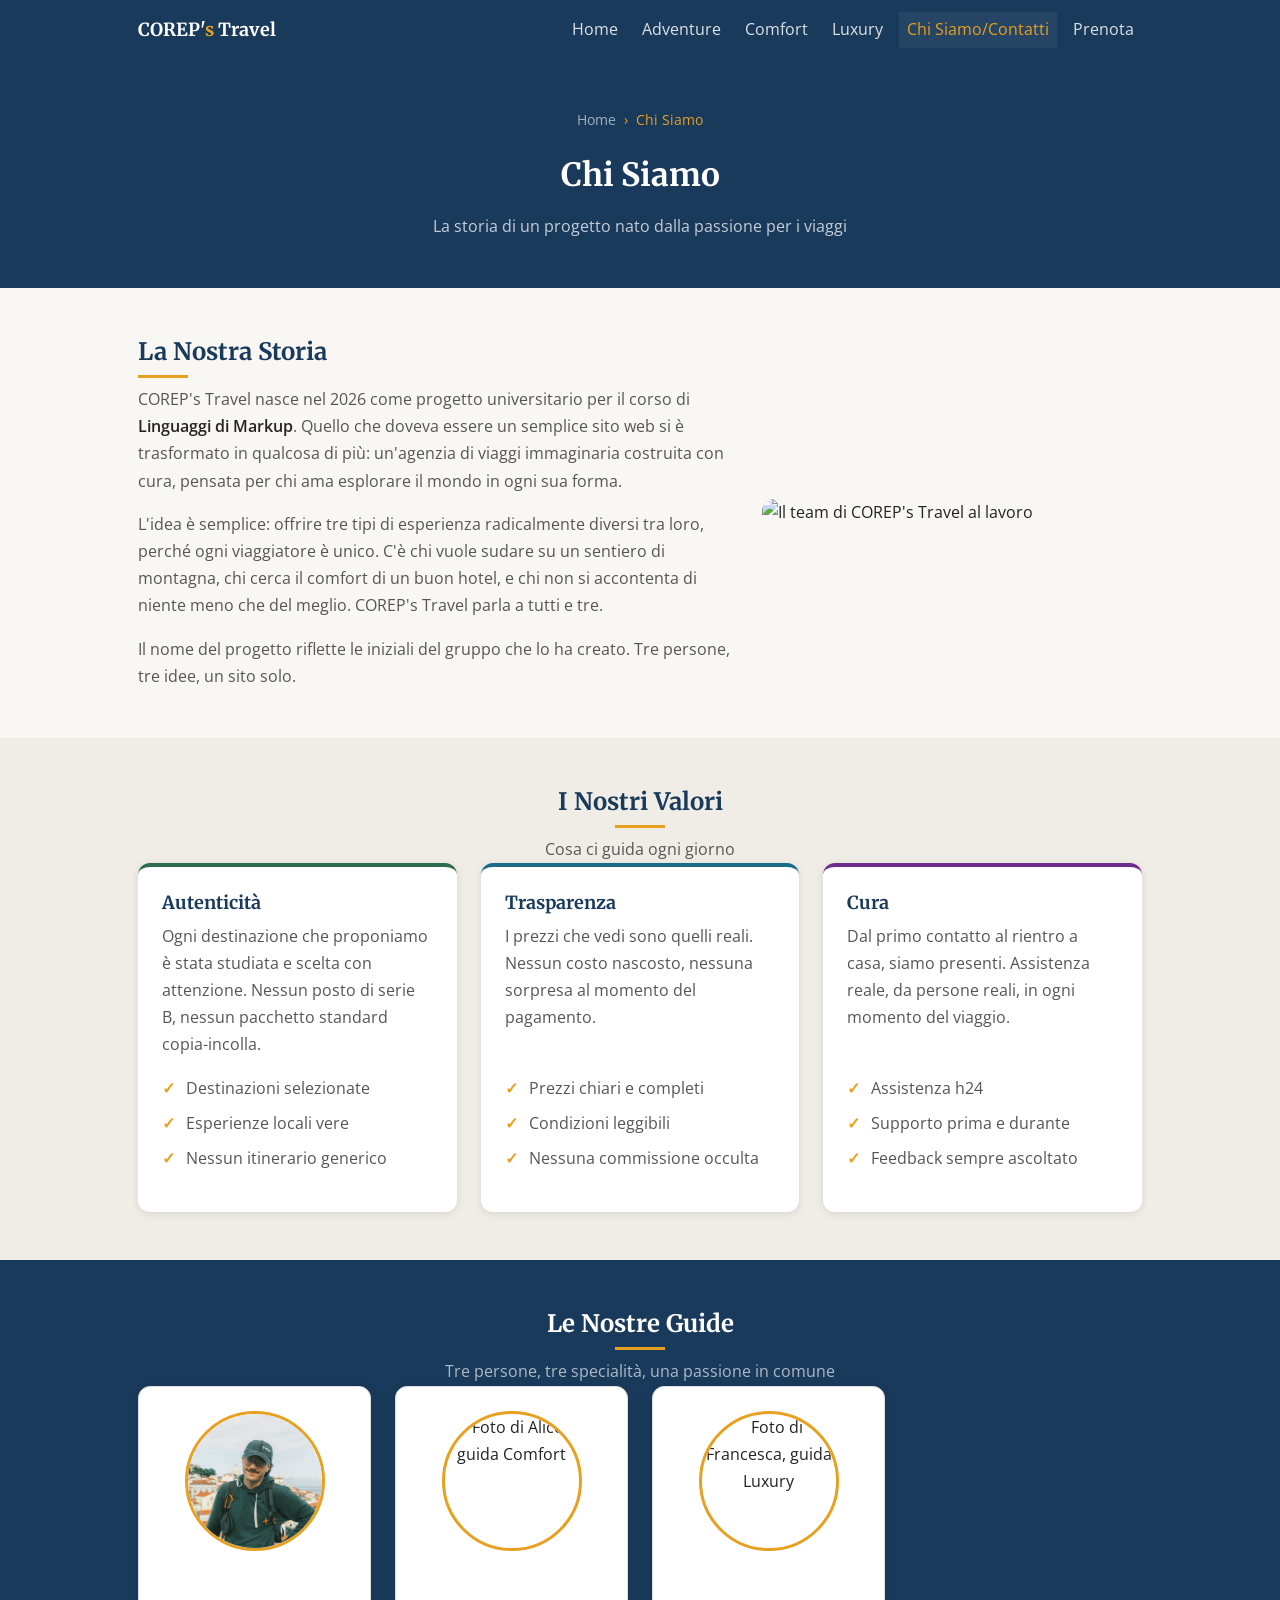
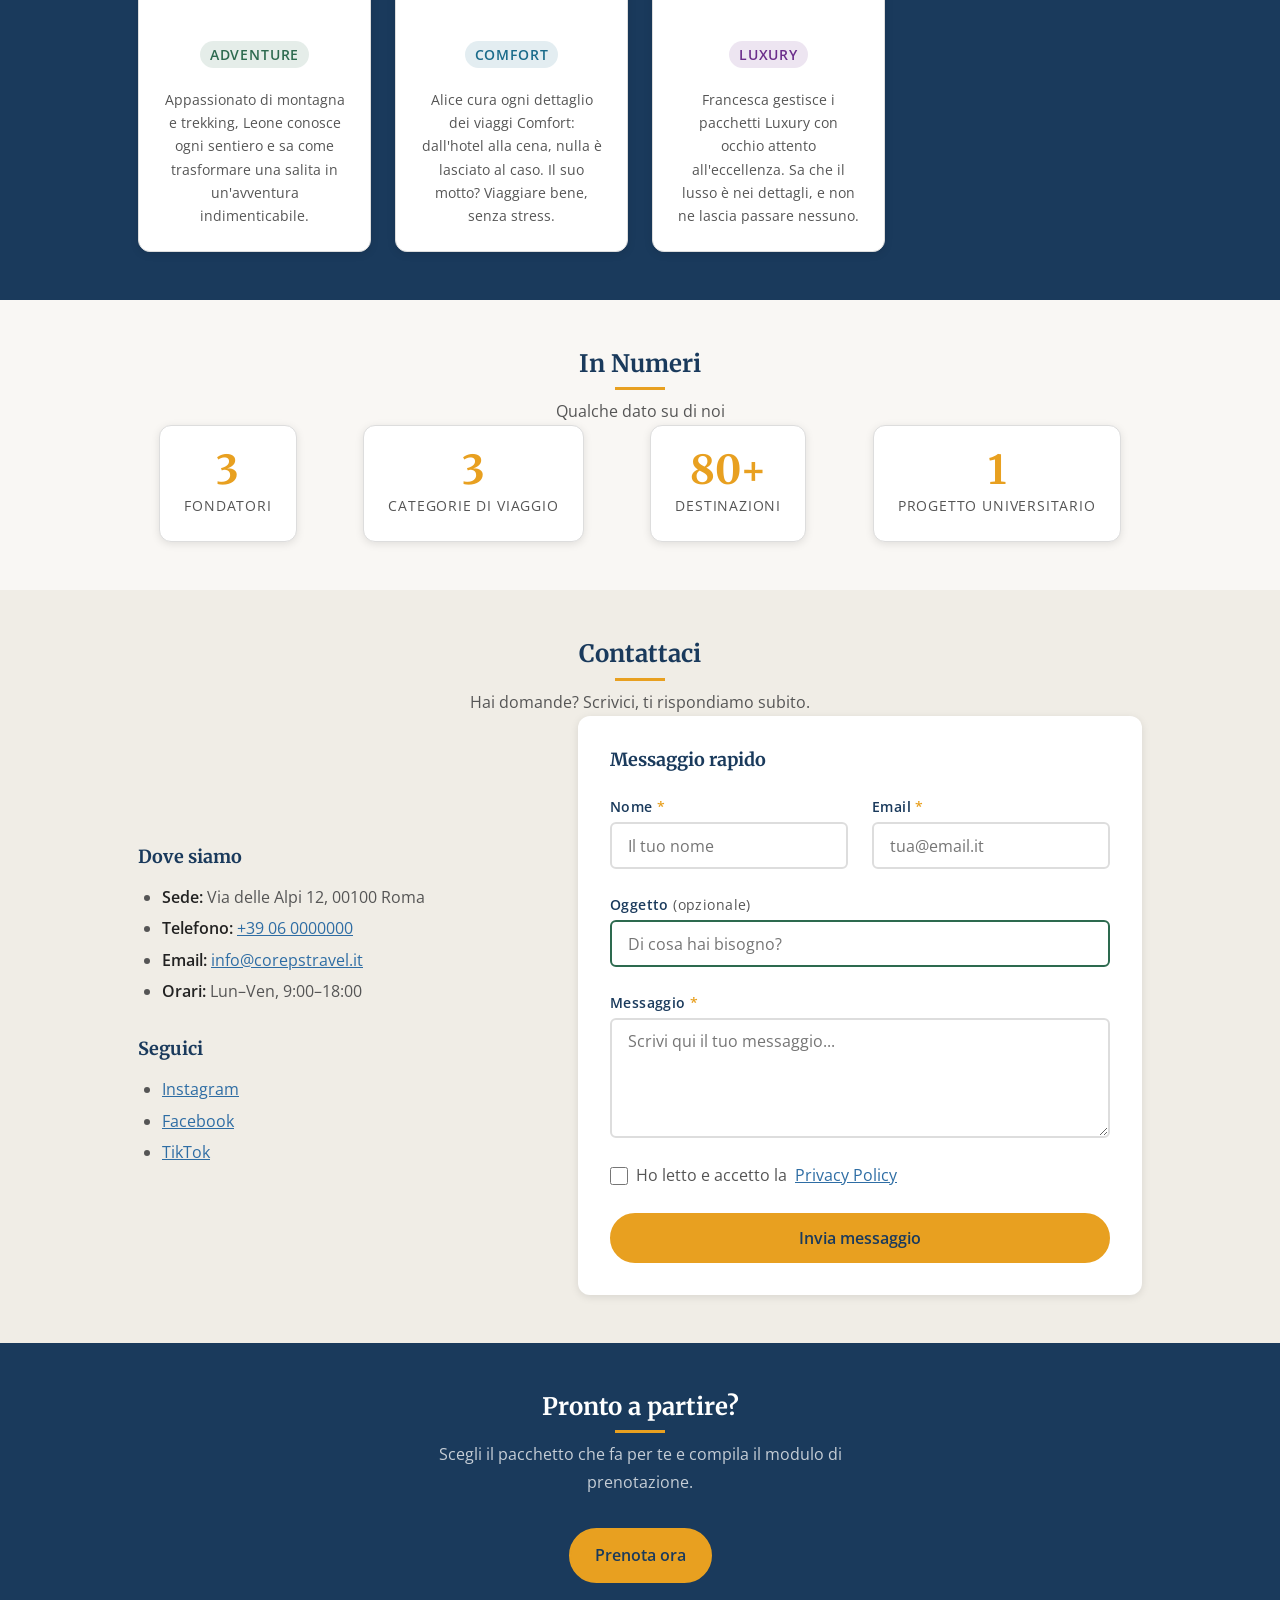
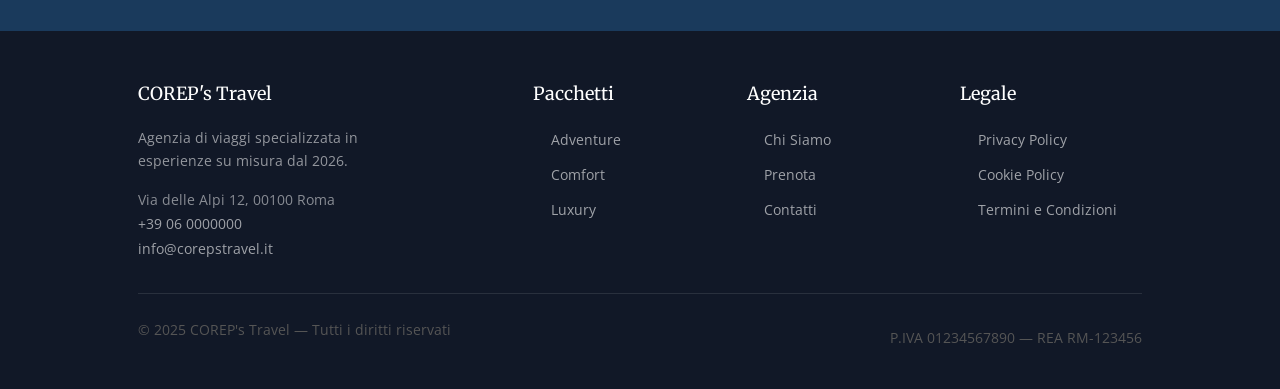
==== commit cba061b7: "Alice e fra pagine" ====
--- a/about.html
+++ b/about.html
@@ -54,7 +54,7 @@
           <div class="layout-due-colonne__testo">
             <h2 class="titolo-sezione" id="titolo-storia">La Nostra Storia</h2>
             <p>
-              COREP's Travel nasce nel 2024 come progetto universitario per il corso di
+              COREP's Travel nasce nel 2026 come progetto universitario per il corso di
               <strong>Linguaggi di Markup</strong>. Quello che doveva essere un semplice
               sito web si è trasformato in qualcosa di più: un'agenzia di viaggi immaginaria
               costruita con cura, pensata per chi ama esplorare il mondo in ogni sua forma.
@@ -159,7 +159,7 @@
           <!-- Leone -->
           <article class="team-card">
             <img
-              src="images/guida-leone.jpg"
+              src="media/profile/DSF0346.jpg"
               alt="Foto di Leone, guida Adventure"
               class="team-card__foto"
             />
--- a/style.css
+++ b/style.css
@@ -1,6 +1,5 @@
 /* ================================================
    style.css — COREP's Travel
-   Mobile First
    ================================================ */
 
 @import url('https://fonts.googleapis.com/css2?family=Merriweather:wght@400;700&family=Open+Sans:wght@400;600&display=swap');
@@ -492,7 +491,7 @@
    TEAM CARD
 ------------------------------------------------ */
 .team-card { background-color: var(--colore-bianco); border-radius: var(--raggio-lg); padding: var(--spazio-l); text-align: center; box-shadow: var(--ombra); border: 1px solid var(--colore-bordo); }
-.team-card__foto { width: 90px; height: 90px; border-radius: 50%; object-fit: cover; margin: 0 auto var(--spazio-m); border: 3px solid var(--colore-accento); }
+.team-card__foto { width: 140px; height: 140px; border-radius: 80%; object-fit: cover; margin: 0 auto var(--spazio-m); border: 3px solid var(--colore-accento); }
 .team-card__nome { font-size: var(--fs-medio); margin-bottom: var(--spazio-xs); color: var(--colore-primario); }
 .team-card__ruolo { font-size: var(--fs-piccolo); color: var(--colore-testo-chiaro); text-transform: uppercase; letter-spacing: 0.06em; }
 
@@ -795,3 +794,270 @@
     top: calc(var(--altezza-nav) + var(--spazio-l));
   }
 }
+
+/* ================================================
+   promo.css
+   ================================================ */
+
+
+/* ================================================
+   BANNER SCADENZA
+   ================================================ */
+
+.banner-scadenza {
+  background-color: var(--colore-accento);
+  color: var(--colore-bianco);
+  text-align: center;
+  padding: var(--spazio-m) var(--spazio-l);
+}
+
+.banner-testo {
+  font-size: var(--fs-piccolo);
+  letter-spacing: 0.02em;
+}
+
+
+/* ================================================
+   INTRO E GRIGLIA
+   ================================================ */
+
+.promo-intro {
+  color: var(--colore-testo-chiaro);
+  max-width: 540px;
+  margin: 0 auto var(--spazio-xl);
+}
+
+.promo-griglia {
+  display: grid;
+  grid-template-columns: 1fr;
+  gap: var(--spazio-xl);
+}
+
+
+/* ================================================
+   CARD PROMOZIONE
+   ================================================ */
+
+.promo-card {
+  position: relative;
+  background-color: var(--colore-bianco);
+  border: 1px solid var(--colore-bordo);
+  border-radius: var(--raggio-lg);
+  box-shadow: var(--ombra);
+  overflow: hidden;
+  display: flex;
+  flex-direction: column;
+  transition: transform var(--transizione), box-shadow var(--transizione);
+}
+
+.promo-card:hover {
+  transform: translateY(-4px);
+  box-shadow: 0 12px 30px rgba(0, 0, 0, 0.12);
+}
+
+
+/* ---- BADGE SCONTO ---- */
+
+.card-sconto {
+  position: absolute;
+  top: var(--spazio-m);
+  right: var(--spazio-m);
+  background-color: #c0392b;
+  color: var(--colore-bianco);
+  font-size: 13px;
+  font-weight: 700;
+  padding: 5px 12px;
+  border-radius: 999px;
+  z-index: 1;
+  letter-spacing: 0.03em;
+}
+
+.card-sconto-popolare {
+  background-color: #e67e22;
+  font-size: 11px;
+}
+
+
+/* ---- HEADER CARD ---- */
+
+.card-header {
+  padding: var(--spazio-xl) var(--spazio-l) var(--spazio-l);
+  text-align: center;
+  color: var(--colore-bianco);
+}
+
+.card-header-giappone { background: linear-gradient(135deg, #c0392b, #e74c3c); }
+.card-header-maldive  { background: linear-gradient(135deg, #0e7490, #06b6d4); }
+.card-header-marocco  { background: linear-gradient(135deg, #92400e, #d97706); }
+.card-header-norvegia { background: linear-gradient(135deg, #1e3a5f, #2980b9); }
+
+.card-emoji {
+  display: block;
+  font-size: 3rem;
+  margin-bottom: var(--spazio-s);
+  line-height: 1;
+}
+
+.card-destinazione {
+  font-family: var(--font-titoli);
+  font-size: 1.8rem;
+  font-weight: 800;
+  color: var(--colore-bianco);
+  margin-bottom: var(--spazio-xs);
+  line-height: 1.1;
+}
+
+.card-sottotitolo {
+  font-size: var(--fs-piccolo);
+  color: rgba(255, 255, 255, 0.8);
+  margin: 0;
+}
+
+
+/* ---- CORPO CARD ---- */
+
+.card-corpo {
+  padding: var(--spazio-l);
+  display: flex;
+  flex-direction: column;
+  flex: 1;
+  gap: var(--spazio-l);
+}
+
+
+/* ---- PREZZI ---- */
+
+.card-prezzi {
+  display: flex;
+  align-items: baseline;
+  gap: var(--spazio-m);
+  flex-wrap: wrap;
+}
+
+.prezzo-vecchio {
+  font-size: var(--fs-medio);
+  color: var(--colore-testo-chiaro);
+  text-decoration: line-through;
+}
+
+.prezzo-nuovo {
+  font-family: var(--font-titoli);
+  font-size: 2rem;
+  font-weight: 800;
+  color: var(--colore-primario);
+}
+
+.per-persona {
+  font-size: var(--fs-piccolo);
+  color: var(--colore-testo-chiaro);
+}
+
+
+/* ---- DETTAGLI VIAGGIO ---- */
+
+.card-dettagli {
+  list-style: none;
+  display: flex;
+  flex-direction: column;
+  gap: var(--spazio-xs);
+  background-color: var(--colore-sfondo);
+  border-radius: var(--raggio);
+  padding: var(--spazio-m);
+  border: 1px solid var(--colore-bordo);
+}
+
+.card-dettagli li {
+  font-size: var(--fs-piccolo);
+  color: var(--colore-testo);
+  padding-left: var(--spazio-m);
+  position: relative;
+}
+
+/* ::before — aggiunge il simbolo prima del testo */
+.card-dettagli li::before {
+  content: "›";
+  position: absolute;
+  left: 0;
+  color: var(--colore-accento);
+  font-weight: 700;
+}
+
+.card-dettagli strong {
+  color: var(--colore-accento);
+}
+
+
+/* ---- LISTA CON SPUNTA ---- */
+
+.lista-spunta {
+  list-style: none;
+  display: flex;
+  flex-direction: column;
+  gap: var(--spazio-s);
+  margin-bottom: var(--spazio-m);
+}
+
+.lista-spunta li {
+  font-size: var(--fs-base);
+  color: var(--colore-testo-chiaro);
+  padding-left: 1.5rem;
+  position: relative;
+}
+
+/* ::before — aggiunge la spunta */
+.lista-spunta li::before {
+  content: '✓';
+  position: absolute;
+  left: 0;
+  color: var(--colore-accento);
+  font-weight: 700;
+}
+
+
+/* ---- BOTTONE PRENOTA ---- */
+
+.card-bottone {
+  width: 100%;
+  text-align: center;
+  margin-top: auto;
+}
+
+.card-bottone:focus {
+  outline: 3px solid var(--colore-accento);
+  outline-offset: 3px;
+}
+
+
+/* ================================================
+   NOTA PREZZI
+   ================================================ */
+
+.promo-nota {
+  font-size: 12px;
+  color: var(--colore-testo-chiaro);
+  line-height: 1.6;
+  margin-top: var(--spazio-m);
+  margin-bottom: 0;
+}
+
+
+/* ================================================
+   CTA FINALE
+   ================================================ */
+
+.cta-testo {
+  color: rgba(255, 255, 255, 0.75);
+  max-width: 520px;
+  margin: 0 auto var(--spazio-xl);
+}
+
+
+/* ================================================
+   MEDIA QUERY — Desktop (min 900px)
+   ================================================ */
+
+@media (min-width: 900px) {
+  .promo-griglia {
+    grid-template-columns: repeat(2, 1fr);
+  }
+}
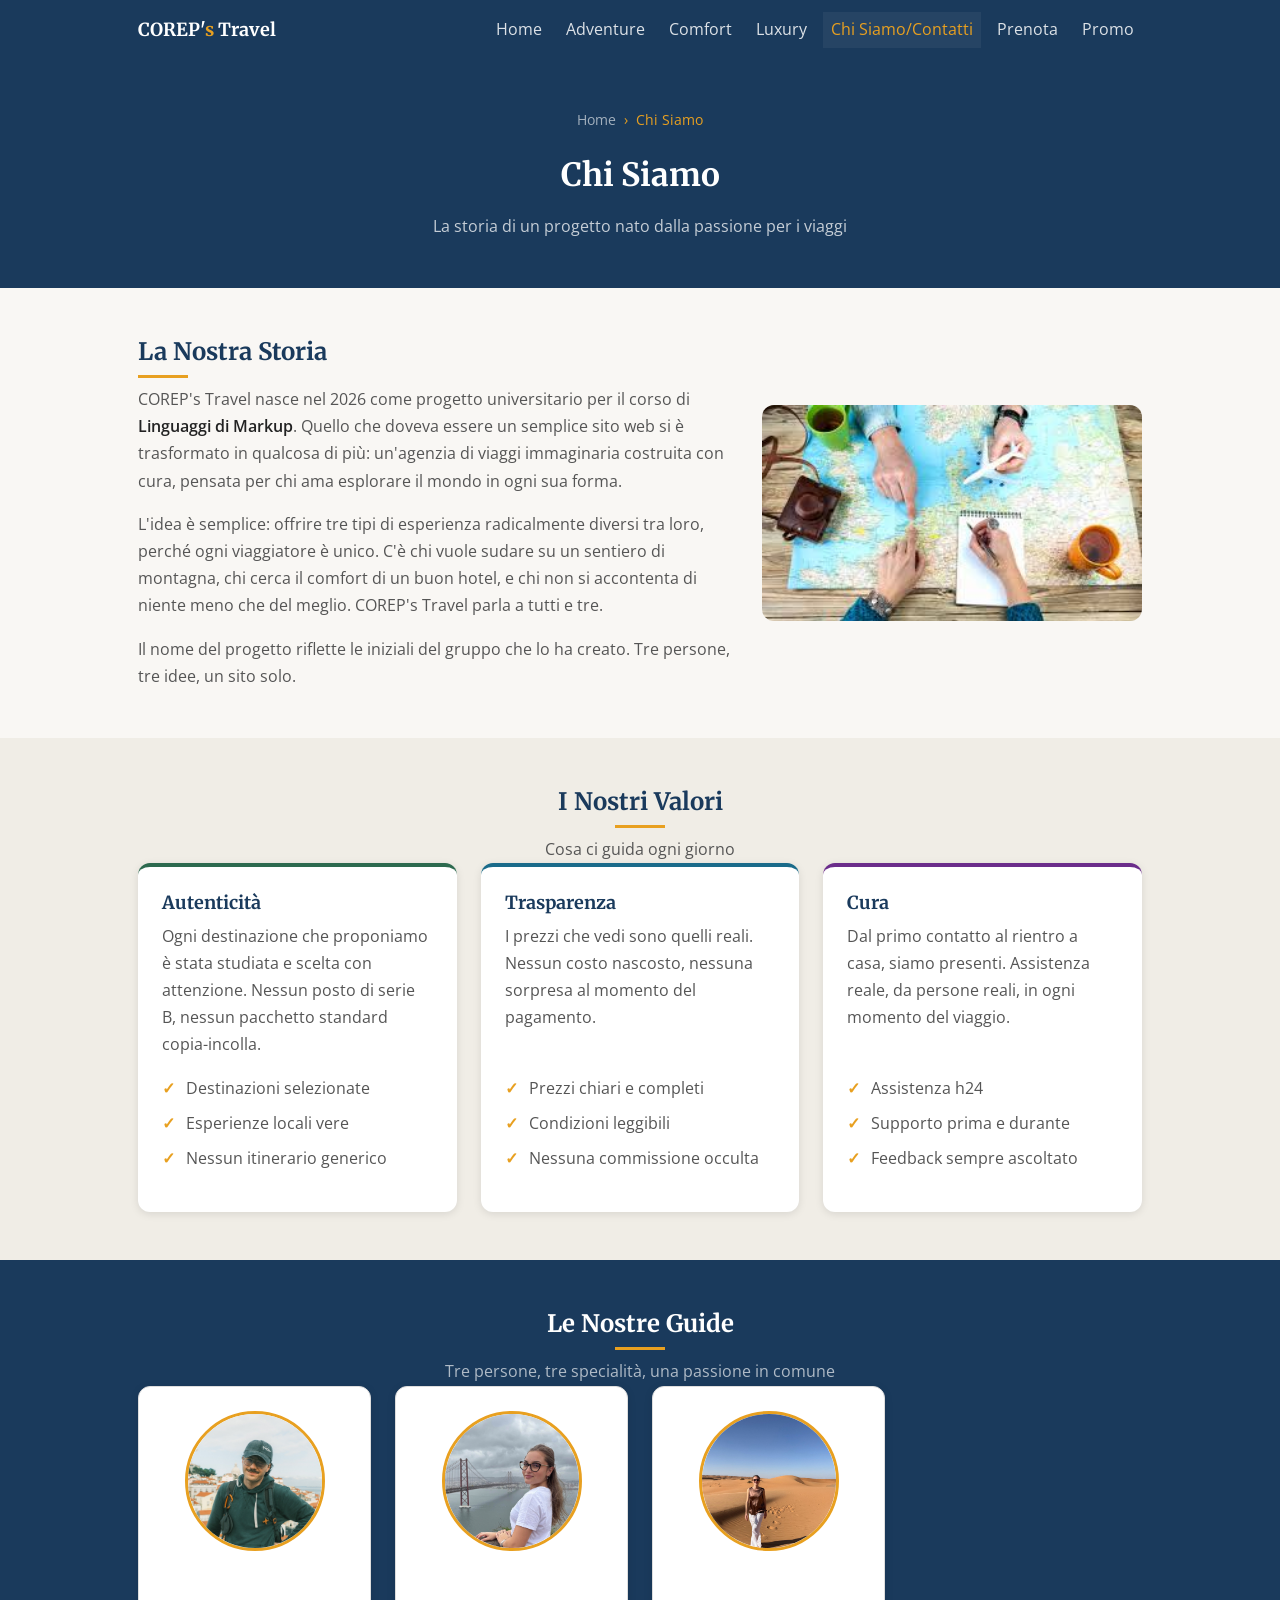
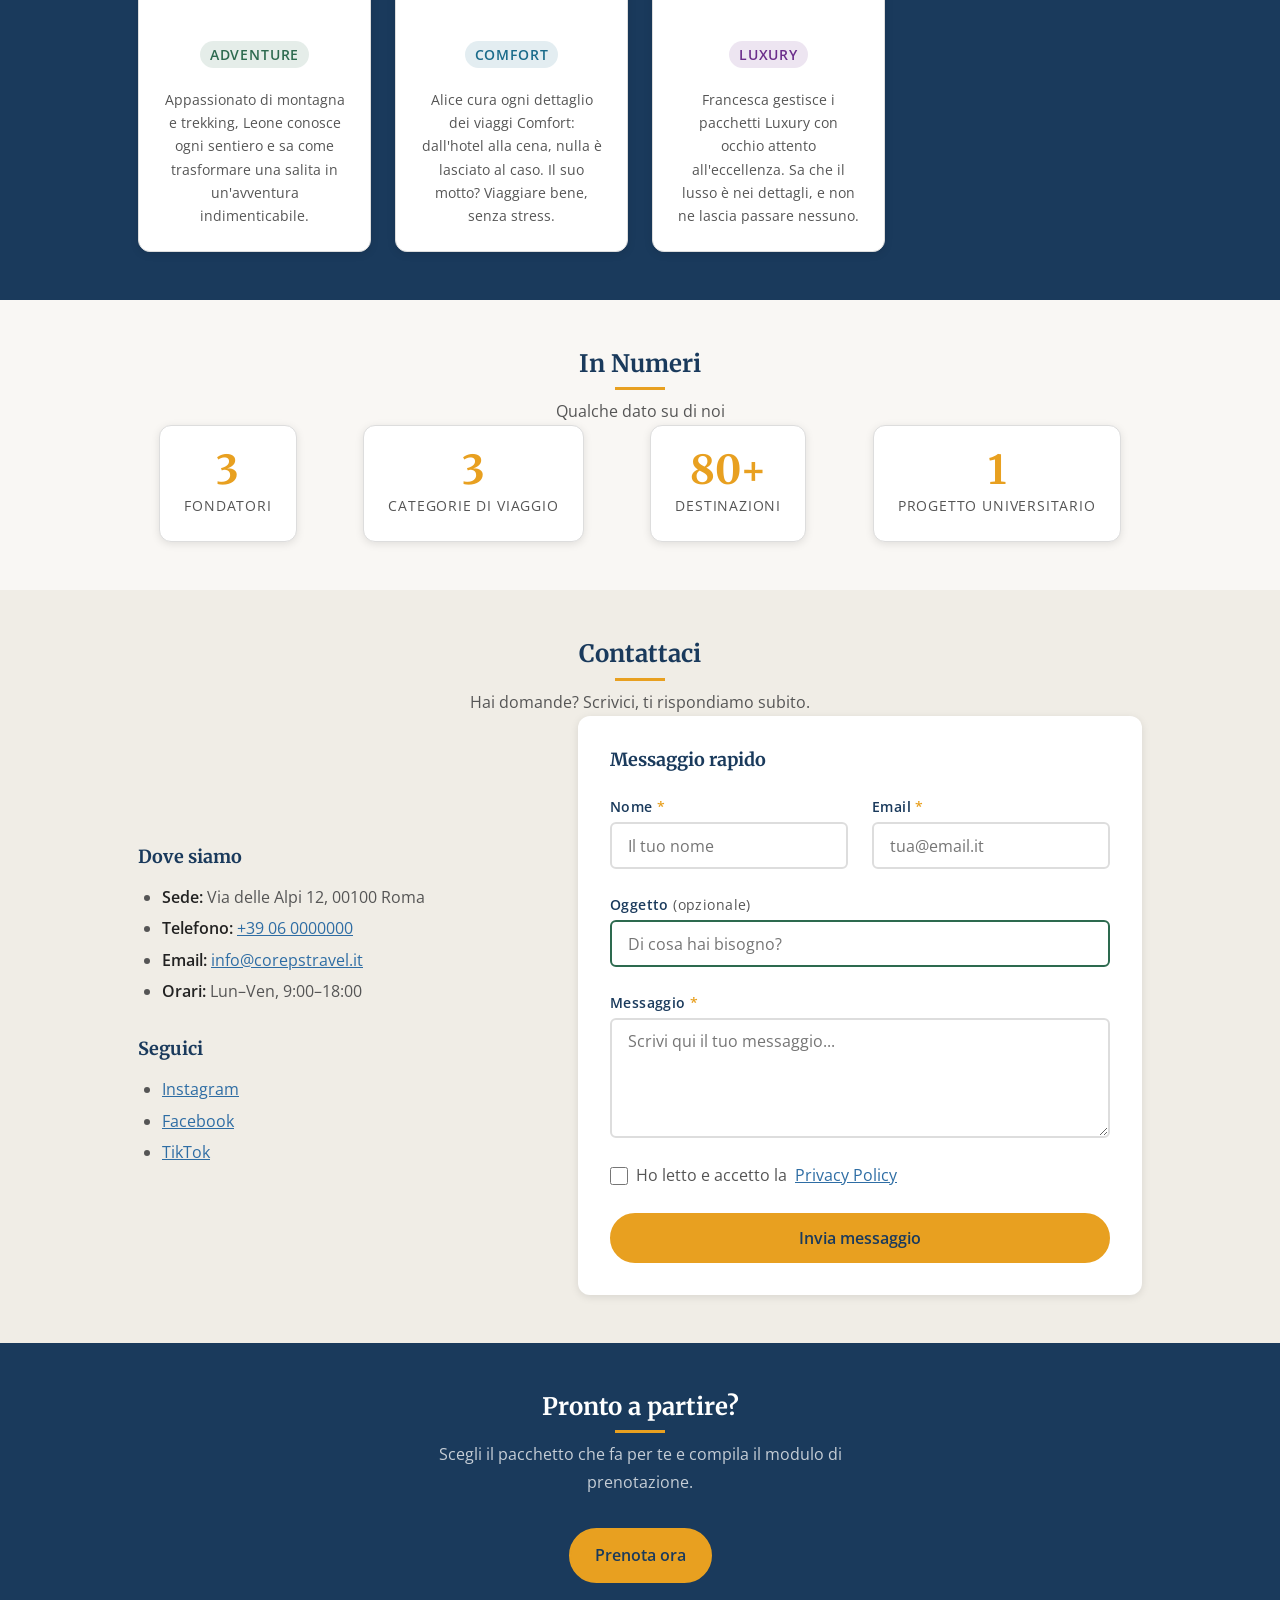
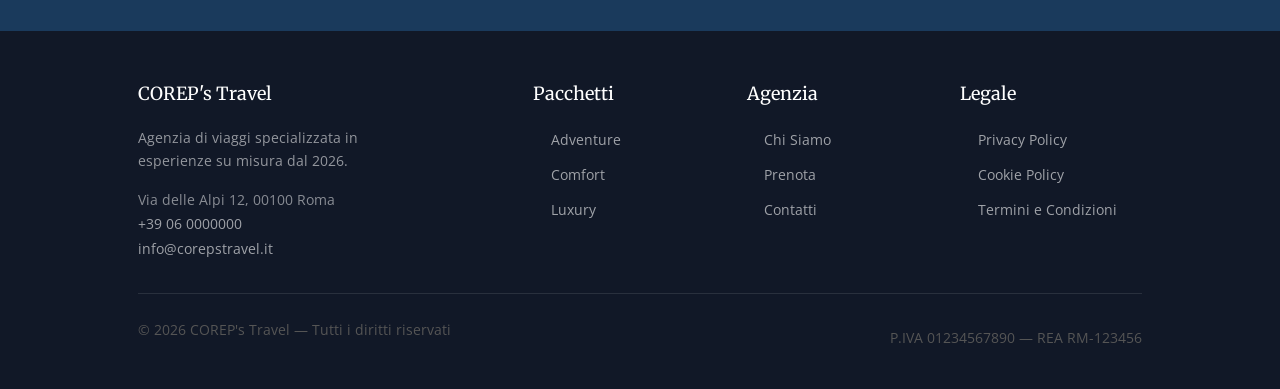
==== commit 9161c247: "altre cose" ====
--- a/about.html
+++ b/about.html
@@ -20,6 +20,7 @@
         <a href="luxury.html"    class="navbar__link">Luxury</a>
         <a href="about.html"     class="navbar__link attivo">Chi Siamo/Contatti</a>
         <a href="prenotazione.html" class="navbar__link">Prenota</a>
+        <a href="promo.html"       class="navbar__link">Promo</a>
       </nav>
       <button class="navbar__hamburger" id="hamburger" aria-label="Apri o chiudi il menu" aria-expanded="false" aria-controls="menu-principale">
         <span></span><span></span><span></span>
@@ -73,7 +74,7 @@
 
           <div class="layout-due-colonne__immagine">
             <img
-              src="images/storia.jpg"
+              src="media/index/images.jpeg"
               alt="Il team di COREP's Travel al lavoro"
               style="width: 100%; border-radius: var(--raggio-lg); object-fit: cover; max-height: 360px;"
             />
@@ -175,7 +176,7 @@
           <!-- Alice -->
           <article class="team-card">
             <img
-              src="images/guida-alice.jpg"
+              src="media/profile/IMG_7063_Original.jpg"
               alt="Foto di Alice, guida Comfort"
               class="team-card__foto"
             />
@@ -191,7 +192,7 @@
           <!-- Francesca -->
           <article class="team-card">
             <img
-              src="images/guida-francesca.jpg"
+              src="media/profile/PHOTO-2026-04-15-13-07-42.jpg.jpeg"
               alt="Foto di Francesca, guida Luxury"
               class="team-card__foto"
             />
@@ -370,7 +371,7 @@
         </nav>
       </div>
       <div class="footer__basso">
-        <p>&copy; 2025 COREP's Travel — Tutti i diritti riservati</p>
+        <p>&copy; 2026 COREP's Travel — Tutti i diritti riservati</p>
         <p>P.IVA 01234567890 — REA RM-123456</p>
       </div>
     </div>
--- a/style.css
+++ b/style.css
@@ -505,7 +505,7 @@
   .contenitore { padding: 0 var(--spazio-xl); }
 
   .navbar__menu {
-    display: flex !important;
+    display: flex;
     flex-direction: row;
     position: static;
     width: auto;
@@ -743,7 +743,40 @@
 .sidebar__contatto-link:last-child {
   border-bottom: none;
 }
-
+.lista-itinerario::before {
+  position: absolute;
+  display: block;
+  border-left: 1px dashed orange;
+  width: 1px;
+  left: 5px;
+  bottom: 5px;
+  top: 5px;
+  content: "";
+}
+
+.lista-itinerario {
+  position: relative;
+  list-style: none;
+  margin-bottom: 15px;
+}
+
+.lista-itinerario .elemento-itinerario::before {
+  background: orange;
+  border: 1px solid #cda434;
+  border-radius: 10px;
+  content: "";
+  display: block;
+  height: 11px;
+  left: 0;
+  position: absolute;
+  top: 5px;
+  width: 11px;
+}
+
+.lista-itinerario .elemento-itinerario {
+  padding-left: 1.5rem;
+  position: relative;
+}
 
 /* ================================================
    MEDIA QUERY — Tablet (min 768px)
